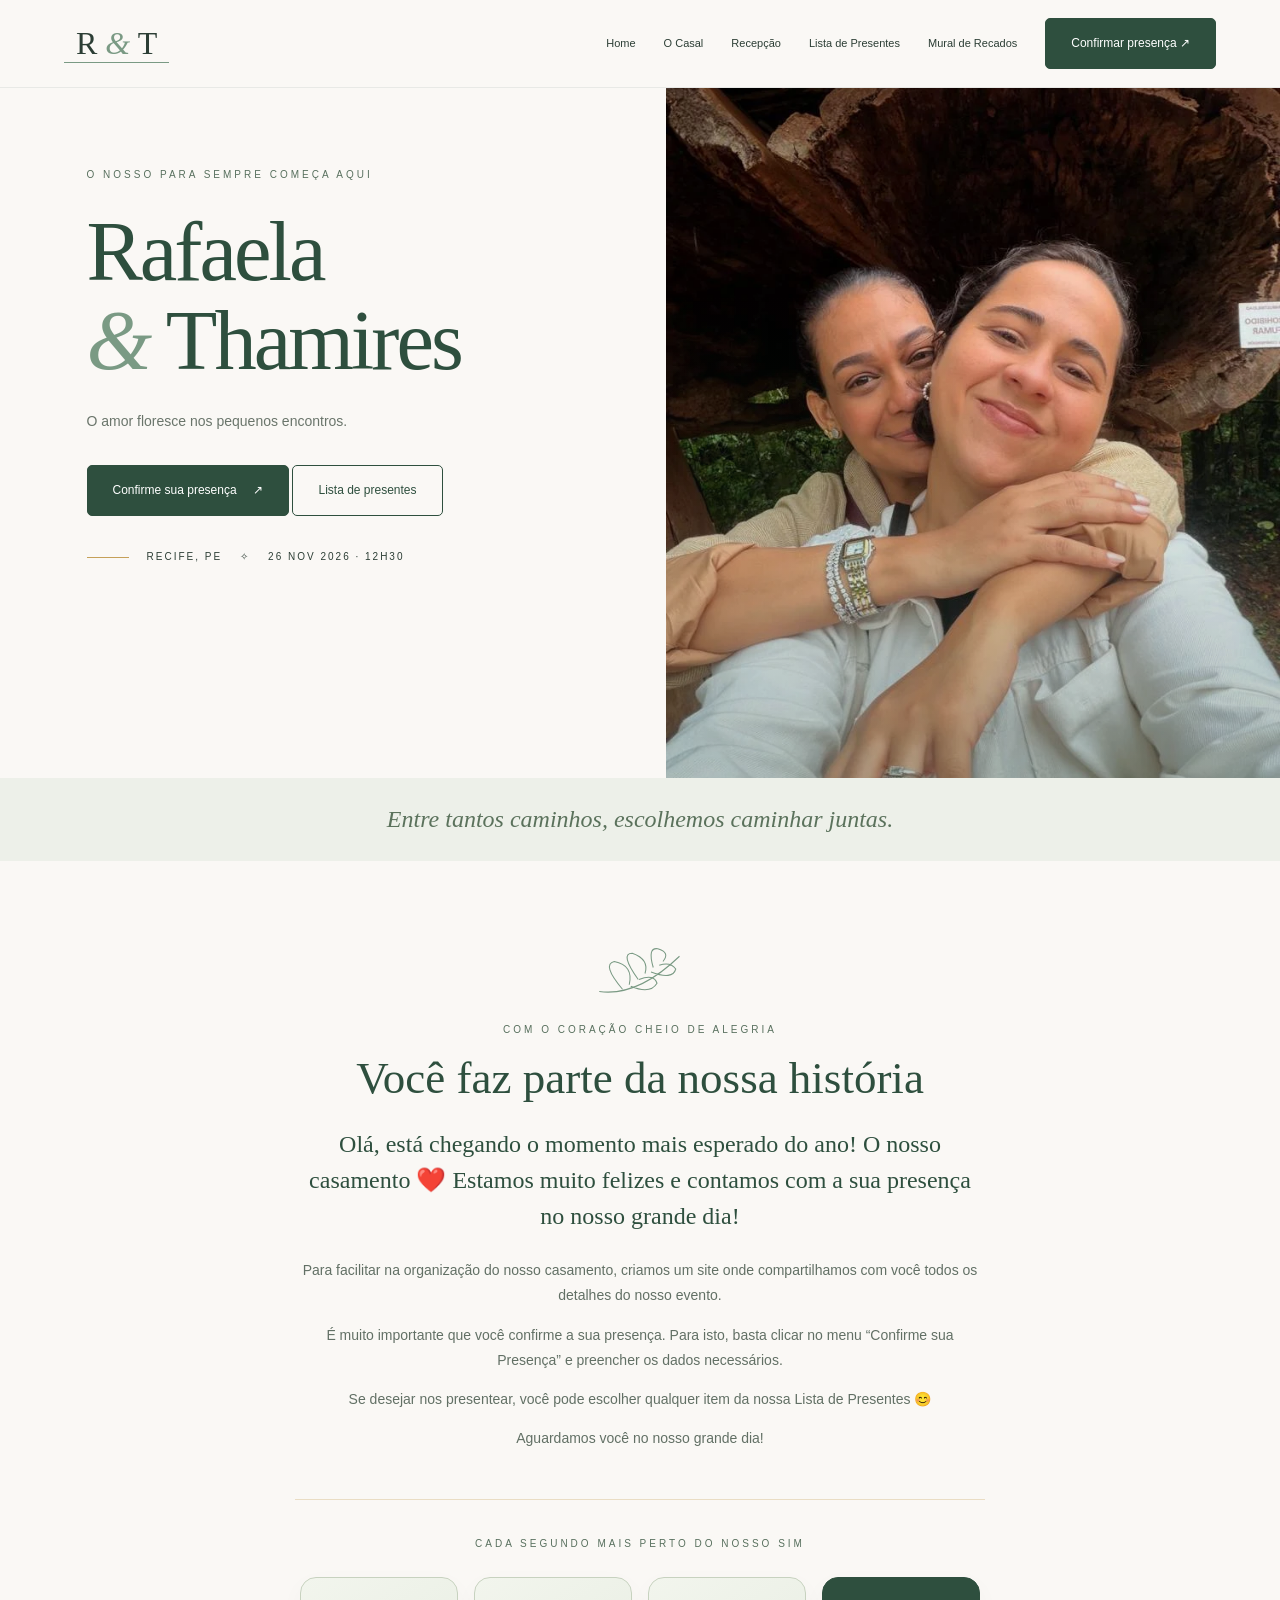
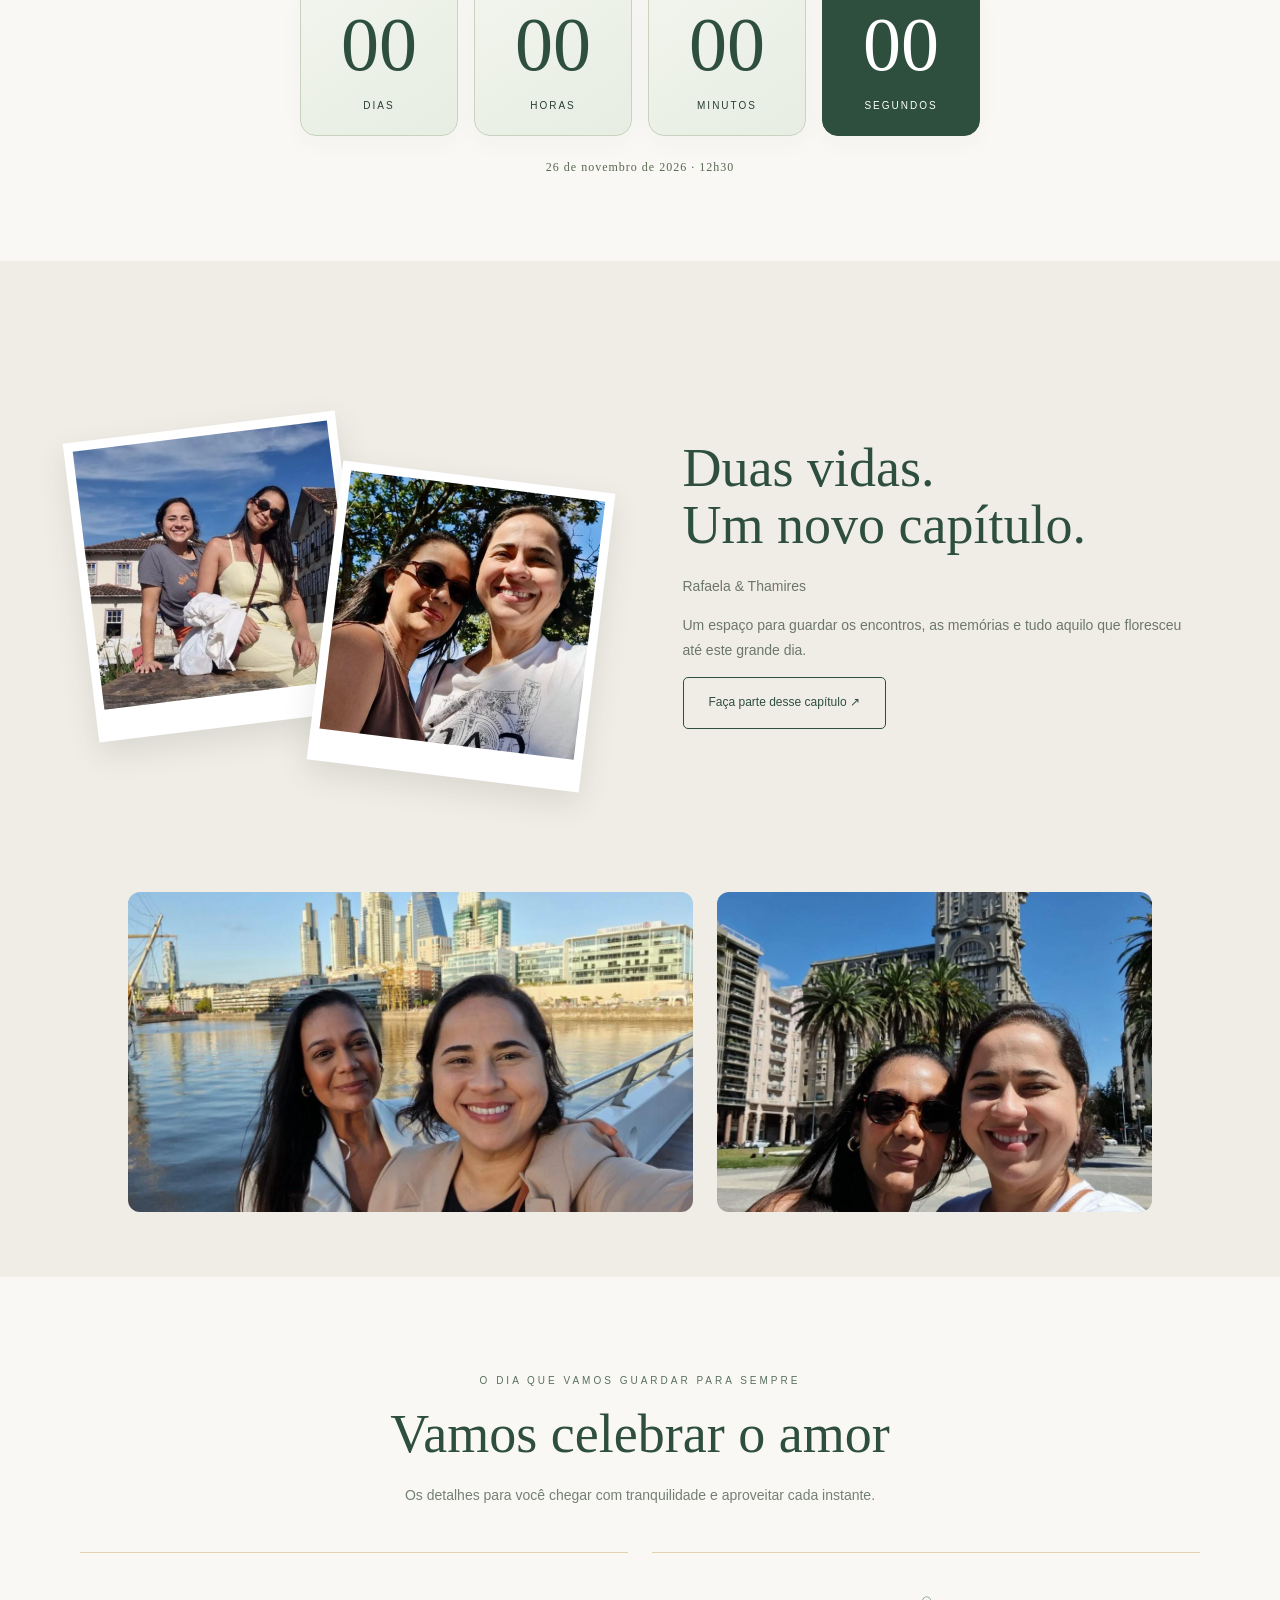
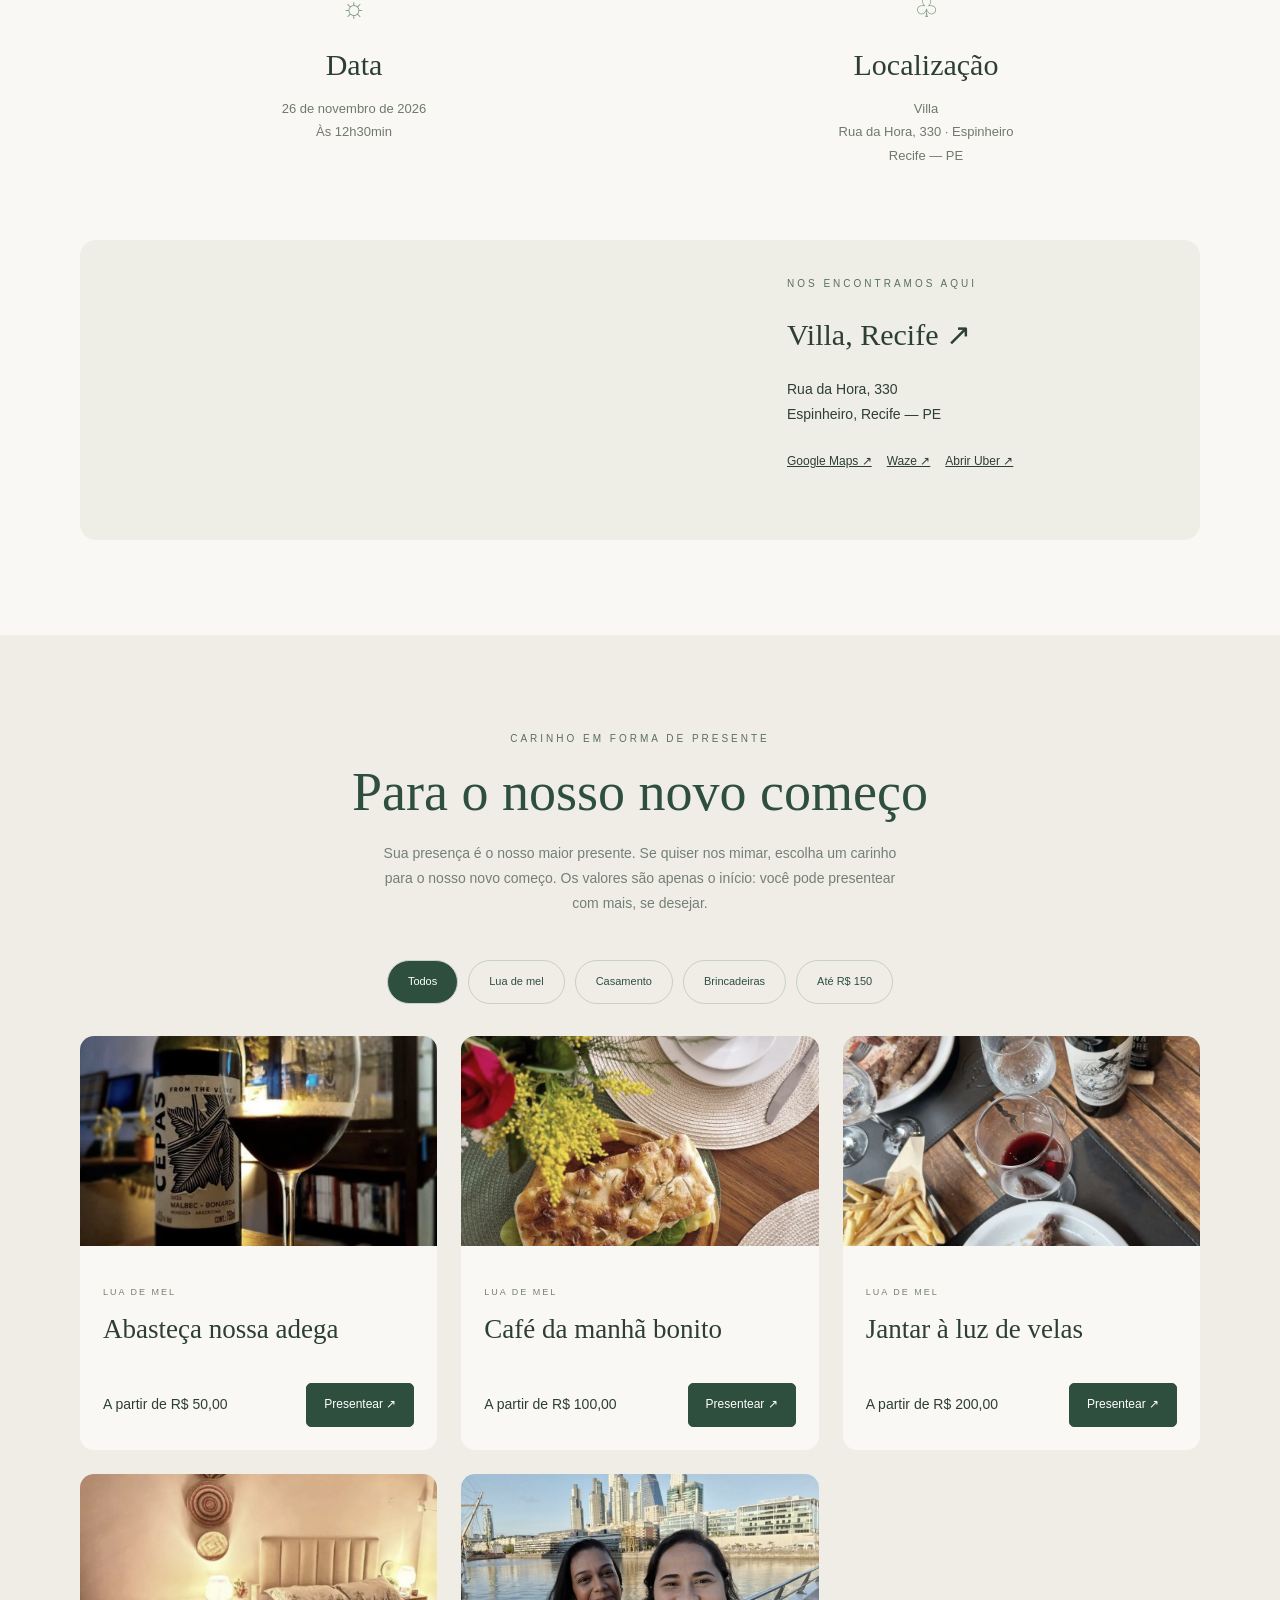
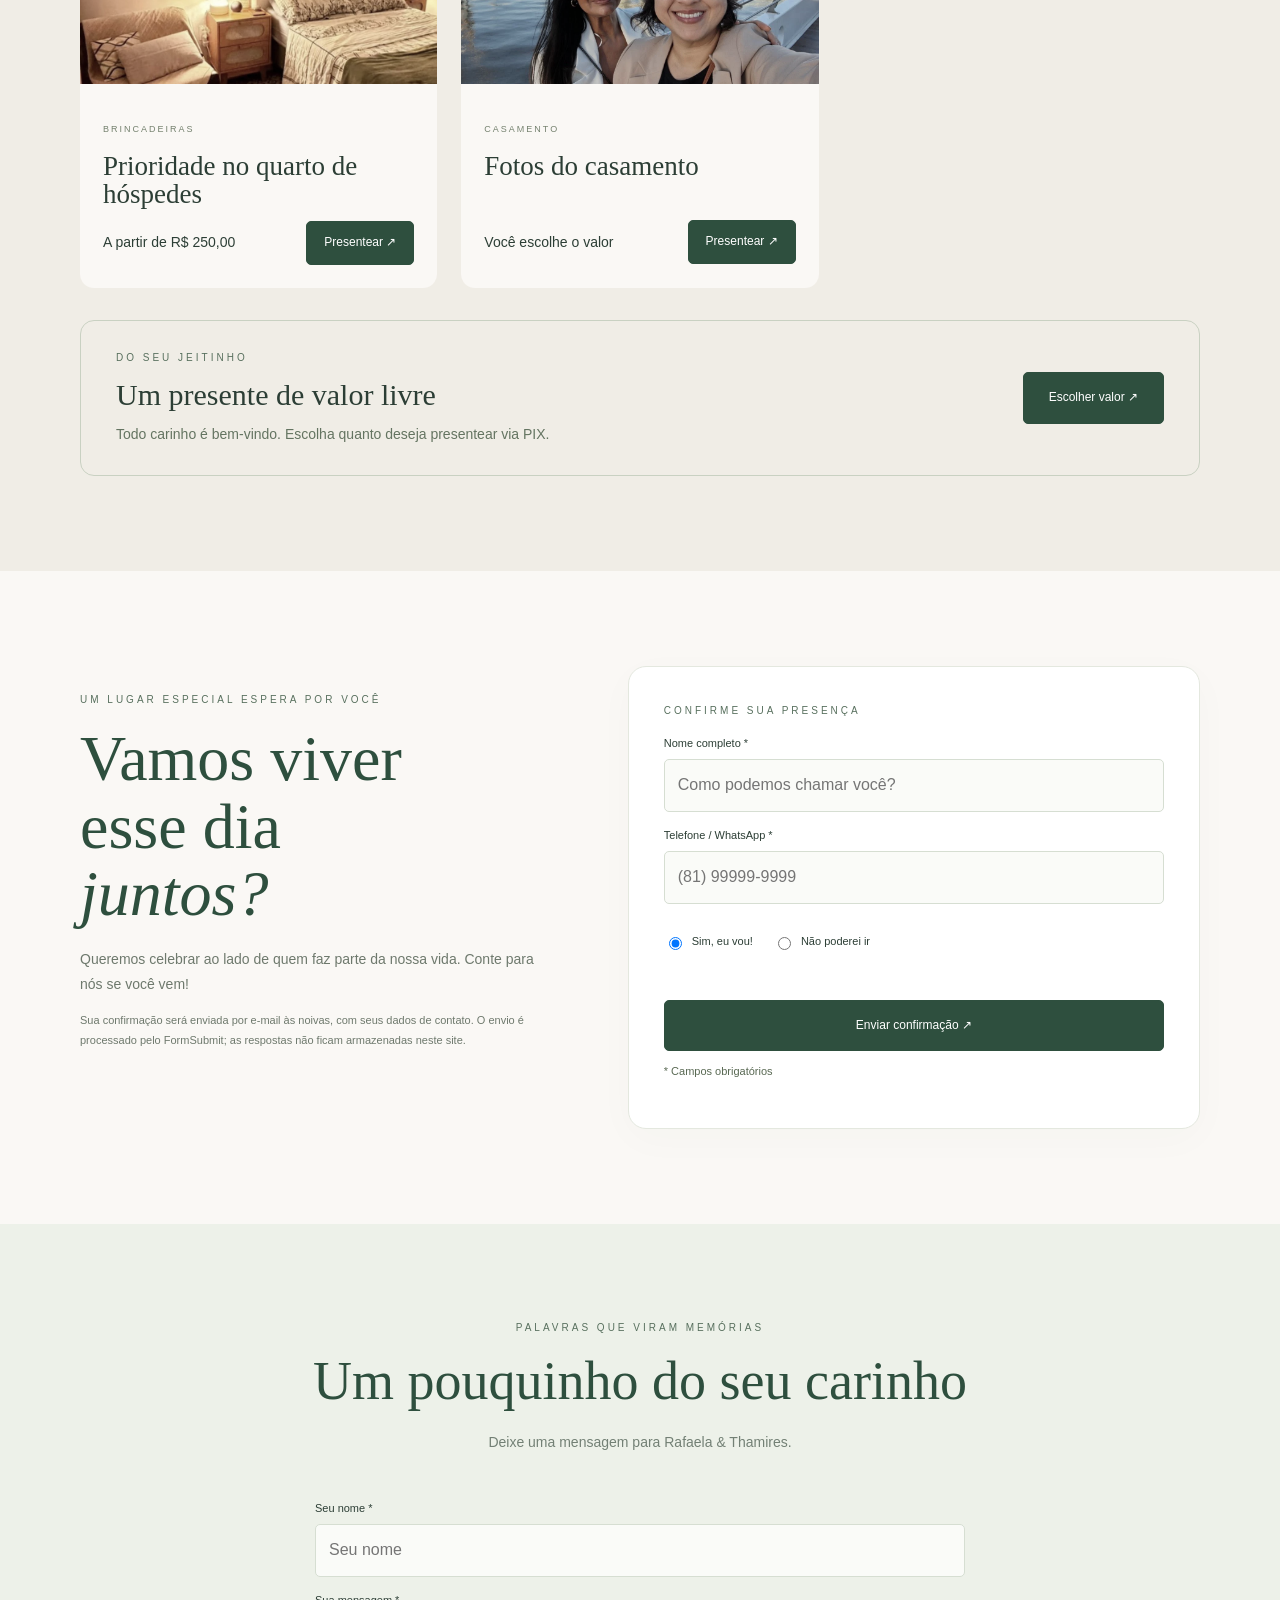
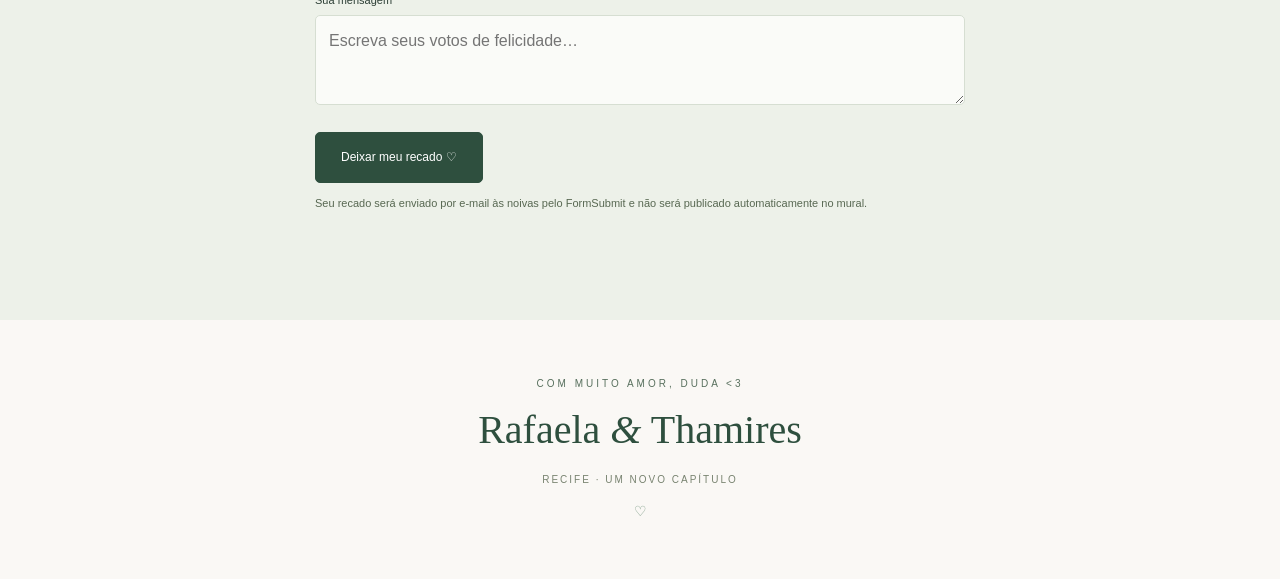
==== index.html @ c7ddca89 "Add files via upload" ====
<!doctype html><html lang="pt-BR"><head><meta name="referrer" content="no-referrer"><meta http-equiv="Content-Security-Policy" content="default-src 'self'; script-src 'self'; style-src 'self' 'unsafe-inline' https://fonts.googleapis.com; font-src 'self' https://fonts.gstatic.com; img-src 'self' https://images.unsplash.com; frame-src https://maps.google.com https://www.google.com; connect-src 'none'; object-src 'none'; base-uri 'none'; form-action https://formsubmit.co; upgrade-insecure-requests"><meta charset="utf-8"><meta name="viewport" content="width=device-width,initial-scale=1"><meta name="description" content="Celebre o casamento de Rafaela e Thamires. Detalhes, presentes e mensagens de carinho."><title>Rafaela & Thamires | Nosso grande dia</title><link href="https://fonts.googleapis.com/css2?family=Cormorant+Garamond:ital,wght@0,400;0,500;0,600;1,400;1,500&family=Inter:wght@400;500;600&display=swap" rel="stylesheet"><style>
:root{--paper:#faf8f5;--green:#2e4f3e;--sage:#7a9a84;--gold:#c5a059;--ink:#2c3e35}*{box-sizing:border-box}html{scroll-behavior:smooth;scroll-padding-top:90px}body{margin:0;background:var(--paper);color:var(--ink);font:14px/1.8 Inter,sans-serif}h1,h2,h3,.serif{font-family:'Cormorant Garamond',Georgia,serif;font-weight:400;line-height:1.05}a{color:inherit;text-decoration:none}button,input,textarea,select{font:inherit}button,a,input,textarea,select{outline-offset:5px}button{cursor:pointer}header{height:88px;display:flex;align-items:center;justify-content:space-between;padding:0 5%;background:#faf8f5f5;position:sticky;top:0;z-index:10;border-bottom:1px solid #2e4f3e15}.logo{font:32px 'Cormorant Garamond',serif;border-bottom:1px solid var(--sage);padding:0 12px}.logo span{font-style:italic;color:var(--sage)}nav{display:flex;gap:28px;align-items:center;font-size:11px}nav a:hover{color:var(--sage)}.btn{display:inline-flex;justify-content:center;align-items:center;gap:16px;padding:14px 25px;background:var(--green);color:white;border:1px solid var(--green);border-radius:5px;font-size:12px;transition:.3s}.btn:hover{background:#446650;transform:translateY(-2px)}.outline{background:transparent;color:var(--green)}.eyebrow{text-transform:uppercase;letter-spacing:3px;font-size:10px;font-weight:500;color:#58705e}.hero{min-height:690px;display:grid;grid-template-columns:52% 48%;position:relative}.hero-copy{padding:78px 9% 65px 13%;position:relative}.hero h1{font-size:clamp(65px,6.6vw,104px);margin:24px 0;color:var(--green);letter-spacing:-3px}.hero h1 em{font-weight:400;color:var(--sage)}.hero .intro{max-width:360px;color:#6a756b;margin:24px 0 30px}.hero-art{position:relative;min-height:600px;background:#dfe4d9;overflow:hidden}.hero-art img{width:100%;height:100%;object-fit:cover;position:absolute;filter:saturate(.65)}.hero-art:after{content:'';position:absolute;inset:0;background:linear-gradient(0deg,#163b254f,transparent 70%)}.art-note{position:absolute;bottom:35px;left:40px;z-index:1;color:#fff;font:italic 30px 'Cormorant Garamond',serif}.stamp{position:absolute;right:26px;top:26px;z-index:1;border:1px solid #ffffffa0;border-radius:50%;width:90px;height:90px;display:grid;place-content:center;text-align:center;color:white;font:22px Georgia}.stamp small{font:8px Inter;letter-spacing:2px;margin-top:8px}.date-line{margin-top:32px;display:flex;gap:18px;align-items:center;font-size:10px;letter-spacing:2px}.date-line:before{content:'';width:42px;height:1px;background:var(--gold)}.botanical{width:105px;height:55px;color:var(--sage);display:block;margin:0 auto 20px}.strip{text-align:center;background:#edf0e9;padding:28px;font:italic 24px 'Cormorant Garamond',serif;color:#5b725c}section{padding:95px max(6%,calc((100% - 1120px)/2))}.section-head{text-align:center;margin-bottom:44px}h2{font-size:54px;margin:16px 0 20px;color:var(--green)}.section-head p{color:#738075;max-width:520px;margin:auto}.welcome{max-width:850px;margin:auto;text-align:center;padding-top:85px;padding-bottom:85px}.welcome h2{font-size:45px}.welcome p{color:#627065}.welcome p:first-of-type{font:24px/1.5 'Cormorant Garamond',serif;color:var(--green)}.story{display:grid;grid-template-columns:1fr 1fr;gap:85px;align-items:center;background:#f0ede6}.photo-pair{display:flex;align-items:center;padding:20px 0}.photo-pair button{padding:9px 9px 32px;border:0;background:#fff;box-shadow:0 12px 30px #344b3420;width:57%;transform:rotate(-7deg)}.photo-pair button+button{margin-left:-30px;margin-top:100px;transform:rotate(7deg)}.photo-pair img{width:100%;height:260px;object-fit:cover;display:block}.story p{color:#6c776b}.caption{font-size:10px;color:#798075}.details{display:grid;grid-template-columns:repeat(3,1fr);gap:24px}.detail{border-top:1px solid #c5a05970;padding:30px 12px;text-align:center}.symbol{font-size:28px;color:var(--sage)}h3{font-size:30px;margin:16px 0}.detail p{font-size:13px;color:#6e796d}.swatches{display:flex;justify-content:center;gap:8px}.swatches i{width:18px;height:18px;border-radius:50%;background:var(--c)}.map{margin-top:30px;display:grid;grid-template-columns:1.5fr 1fr;background:#eeeee6;border-radius:16px;overflow:hidden}.map iframe{width:100%;height:300px;border:0;filter:saturate(.45)}.map-info{padding:35px}.map-info a{display:inline-block;margin-right:15px;font-size:12px;text-decoration:underline}.gifts{background:#f0ede6}.filters{display:flex;flex-wrap:wrap;justify-content:center;gap:10px;margin-bottom:32px}.chip{border:1px solid #c7d0c4;background:transparent;color:var(--green);border-radius:30px;padding:8px 20px;font-size:11px}.chip.active{background:var(--green);color:#fff}.gift-grid{display:grid;grid-template-columns:repeat(3,1fr);gap:24px}.gift{background:var(--paper);border-radius:14px;overflow:hidden}.gift img{width:100%;height:210px;object-fit:cover;filter:saturate(.65)}.gift-body{padding:23px}.gift small{font-size:9px;letter-spacing:2px;text-transform:uppercase;color:#74816e}.gift h3{font-size:27px;margin:12px 0;min-height:56px}.gift-bottom{display:flex;align-items:center;justify-content:space-between}.gift-bottom .btn{padding:8px 17px}.rsvp{display:grid;grid-template-columns:.8fr 1fr;gap:90px}.rsvp-copy{padding-top:25px}.rsvp-copy h2{font-size:64px}.rsvp-copy p{color:#6e796d}.form-card{padding:35px;background:white;border:1px solid #e4e8df;border-radius:18px;box-shadow:0 10px 40px #2e4f3e06}label{display:block;font-size:11px;margin:14px 0 5px}input,select,textarea{width:100%;padding:11px 13px;border:1px solid #d6ded2;border-radius:5px;background:#fafbf8;color:var(--ink)}textarea{resize:vertical;min-height:90px}.row{display:grid;grid-template-columns:1fr 1fr;gap:15px}.radio{display:flex;gap:20px;margin:16px 0}.radio label{display:flex;gap:7px;align-items:center}.radio input{width:auto}.form-card .btn{width:100%;margin-top:20px}.notice{font-size:11px;color:#738075}.guestbook{background:#edf1e9}.messages{display:grid;grid-template-columns:repeat(3,1fr);gap:20px;margin-top:35px}.message{padding:28px;background:#f8faf5;border:1px solid #dfe5d9;border-radius:12px}.message p{font:italic 24px/1.5 'Cormorant Garamond',serif;overflow-wrap:anywhere}.message time{font-size:10px;color:#74816e}.guest-form{max-width:650px;margin:auto}.guest-form .btn{margin-top:18px}footer{text-align:center;padding:55px 20px}footer h2{font-size:40px}footer p{font-size:10px;letter-spacing:2px;color:#788370}dialog{border:0;border-radius:18px;background:var(--paper);color:var(--ink);padding:35px;max-width:490px;width:90%;max-height:90vh;overflow:auto}dialog::backdrop{background:#132c22aa;backdrop-filter:blur(5px)}.close{position:absolute;right:15px;top:12px;background:none;border:0;font-size:25px;color:var(--green)}#lightbox{max-width:900px;padding:12px;background:#fff}#lightbox img{width:100%;max-height:75vh;object-fit:contain}.toast{position:fixed;bottom:25px;left:50%;transform:translateX(-50%);background:var(--green);color:white;padding:15px 28px;border-radius:8px;z-index:99;box-shadow:0 5px 30px #0002;max-width:90%;text-align:center}.menu-toggle{display:none}.empty{text-align:center;grid-column:1/-1;color:#657462}.mobile-only{display:none}@media(max-width:1000px){nav{gap:15px}nav a{font-size:10px}header{padding:0 4%}.hero-copy{padding-left:10%}.story,.rsvp{gap:40px}.hero h1{font-size:78px}}@media(max-width:760px){header{height:72px}.menu-toggle{display:block;border:0;background:none;font-size:24px;color:var(--green)}nav{display:none;position:absolute;top:72px;left:0;right:0;background:var(--paper);padding:24px;flex-direction:column}nav.open{display:flex}nav a{font-size:13px}.hero{grid-template-columns:1fr}.hero-copy{padding:50px 7% 45px}.hero h1{font-size:76px}.hero-art{min-height:430px}.hero-art img{object-position:center 55%}.hero .intro{max-width:90%}.hero-copy .btn{padding:12px 16px}.hero-copy .actions{display:flex;gap:10px}.strip{font-size:21px;padding:24px}section{padding:65px 7%}h2{font-size:44px}.story,.rsvp{grid-template-columns:1fr;gap:30px}.story .photo-pair{order:2}.photo-pair img{height:220px}.details{grid-template-columns:1fr;gap:0}.map{grid-template-columns:1fr}.map iframe{height:240px}.gift-grid{grid-template-columns:1fr 1fr;gap:12px}.gift img{height:150px}.gift-body{padding:15px}.gift h3{font-size:24px;min-height:75px}.gift-bottom{align-items:start;gap:12px;flex-direction:column}.rsvp-copy h2{font-size:50px}.form-card{padding:23px}.messages{grid-template-columns:1fr}.row{grid-template-columns:1fr}.welcome h2{font-size:38px}.art-note{left:25px}.hero-art{order:2}}@media(prefers-reduced-motion:reduce){html{scroll-behavior:auto}*{transition:none!important}}
.details{grid-template-columns:repeat(2,1fr)}.hero-art img{object-position:center 42%;filter:none}.venue-link{font:inherit!important;text-decoration:none!important}.extra-gallery{display:grid;grid-template-columns:1.3fr 1fr;gap:24px;padding:0 10% 65px;background:#f0ede6}.extra-gallery button{border:0;padding:0;background:none;border-radius:12px;overflow:hidden}.extra-gallery img{display:block;width:100%;height:320px;object-fit:cover}.free-gift{display:flex;align-items:center;justify-content:space-between;gap:30px;margin-top:32px;padding:28px 35px;border:1px solid #c9d1c2;border-radius:14px}.free-gift h3{margin:12px 0}.free-gift p{margin:0;color:#647461}.amount-options{display:flex;gap:8px;margin:13px 0;flex-wrap:wrap}.amount-options button{padding:6px 13px;border:1px solid #bdcbb8;background:#edf1e9;border-radius:20px;color:var(--green);font-size:11px}.pix-panel{padding:20px;background:#edf1e9;border-radius:10px;margin-top:25px}.pix-panel button:disabled{opacity:.65;cursor:default;transform:none}.photo-pair img{filter:none}@media(max-width:760px){.details{grid-template-columns:1fr}.extra-gallery{padding:0 7% 45px;gap:12px}.extra-gallery img{height:210px}.free-gift{align-items:start;flex-direction:column;padding:25px}.hero-art img{object-position:center 44%}} .pix-image{display:block;width:100%;max-width:300px;height:auto;margin:20px auto;border-radius:8px}.pix-download{display:block;text-decoration:underline;font-size:12px;margin:14px 0}.pix-panel .btn{width:100%} 
img{max-width:100%}main,section,.hero-copy,.story>*,.rsvp>*,.gift,.map-info{min-width:0}.btn,.chip,.menu-toggle,.close{min-height:44px}.close{min-width:44px}.map-info a{min-height:44px;padding:10px 0}.radio{flex-wrap:wrap}.radio label{min-height:44px;margin:0}input,textarea,select{font-size:16px}.notice{color:#586852}dialog{max-height:90dvh;overscroll-behavior:contain}.pix-download{min-height:44px;padding:9px 0}button:focus-visible,a:focus-visible{outline:2px solid #2e4f3e}nav{max-height:calc(100dvh - 72px);overflow:auto}.toast{bottom:max(20px,env(safe-area-inset-bottom));width:max-content}.hero-art img{aspect-ratio:4/5}.skip{position:fixed;left:12px;top:-90px;background:white;padding:12px;z-index:100}.skip:focus{top:10px}@media(max-width:760px){html{scroll-padding-top:82px}.hero h1{font-size:clamp(52px,14vw,76px);letter-spacing:-2px}.hero-copy .actions{flex-wrap:wrap}.hero-copy .actions .btn{flex:1 1 150px}.date-line{gap:10px;font-size:9px;letter-spacing:1px;flex-wrap:wrap}.date-line:before{width:24px}.photo-pair button{flex-shrink:0;width:52%}.photo-pair button+button{margin-left:-15px}.gift h3{font-size:25px}.gift-bottom .btn{width:100%}.menu-toggle{min-width:48px}.extra-gallery img{height:220px}.form-card{padding:22px 18px}}@media(max-width:480px){.gift-grid{grid-template-columns:1fr}.gift img{height:220px}.gift h3{min-height:0;margin-bottom:22px}.gift-bottom{flex-direction:row;align-items:center}.gift-bottom .btn{width:auto}.extra-gallery{grid-template-columns:1fr}.photo-pair img{height:180px}.free-gift{padding:22px}.art-note{font-size:25px}.hero-art{min-height:420px}dialog{width:calc(100% - 24px);padding:28px 20px}.stamp{width:70px;height:70px;right:18px;top:18px}.filters{gap:8px}.chip{padding:8px 15px}.eyebrow{letter-spacing:2px}}.outline:hover{color:white} .countdown-wrap{margin:48px auto 0;padding-top:35px;border-top:1px solid #c5a05950}.countdown-wrap>.eyebrow{margin-bottom:24px}.countdown{display:grid;grid-template-columns:repeat(4,minmax(0,1fr));gap:16px;max-width:680px;margin:0 auto}.time-card{position:relative;overflow:hidden;padding:27px 10px 20px;background:linear-gradient(145deg,#f2f5ed,#e7ede2);border:1px solid #c7d2bf;border-radius:16px;box-shadow:0 8px 24px #2e4f3e08}.time-card:last-child{background:var(--green);border-color:var(--green);color:#fff}.time-number{display:block;font:500 clamp(44px,6vw,76px)/1.05 'Cormorant Garamond',Georgia,serif;font-variant-numeric:tabular-nums;color:var(--green)}.time-card:last-child .time-number{color:#fff}.time-label{display:block;margin-top:12px;font-size:10px;letter-spacing:2px;text-transform:uppercase}.time-card.changed .time-number{animation:count-in .45s cubic-bezier(.2,.7,.3,1)}.countdown-date{font-size:12px!important;letter-spacing:1px;margin:22px 0 0!important;color:#586852!important}@keyframes count-in{0%{transform:translateY(12px);opacity:.25}100%{transform:translateY(0);opacity:1}}@media(max-width:480px){.countdown{gap:8px}.time-card{padding:20px 4px 16px;border-radius:11px}.time-number{font-size:clamp(36px,11vw,52px)}.time-label{font-size:8px;letter-spacing:.6px}.countdown-wrap>.eyebrow{font-size:9px;letter-spacing:1.3px}.countdown-date{font-size:11px!important}}@media(prefers-reduced-motion:reduce){.time-card.changed .time-number,.time-card:last-child:after{animation:none}}.honeypot{display:none!important}.card-panel{margin-top:25px;padding:20px;border:1px solid #bdcbb8;border-radius:10px}.card-links{display:flex;gap:8px;flex-wrap:wrap}.card-links .btn{flex:1;padding:10px 12px;white-space:nowrap} </style></head><body><a href="#main" class="skip">Pular para o conteúdo</a>
<header><a href="#home" class="logo" aria-label="Rafaela e Thamires, início">R <span>&</span> T</a><button class="menu-toggle" aria-label="Abrir menu" aria-expanded="false">☰</button><nav aria-label="Navegação principal"><a href="#home">Home</a><a href="#casal">O Casal</a><a href="#recepcao">Recepção</a><a href="#presentes">Lista de Presentes</a><a href="#mural">Mural de Recados</a><a href="#rsvp" class="btn">Confirmar presença ↗</a></nav></header>
<main id="main"><div class="hero" id="home"><div class="hero-copy"><div class="eyebrow">O NOSSO PARA SEMPRE COMEÇA AQUI</div><h1>Rafaela<br><em>&</em> Thamires</h1><p class="intro">O amor floresce nos pequenos encontros.</p><div class="actions"><a class="btn" href="#rsvp">Confirme sua presença <span>↗</span></a> <a class="btn outline" href="#presentes">Lista de presentes</a></div><div class="date-line">RECIFE, PE <span>✧</span> 26 NOV 2026 · 12H30</div></div><div class="hero-art"><img src="assets/casal-1.webp" alt="Rafaela e Thamires juntas"></div></div><div class="strip">Entre tantos caminhos, escolhemos caminhar juntas.</div>
<section class="welcome"><svg class="botanical" viewBox="0 0 140 70" fill="none" aria-hidden="true"><path d="M15 59Q66 66 122 12M46 56Q18 23 35 19Q61 24 55 50M67 43Q42 8 59 8Q82 16 76 35M87 27Q79 0 93 2Q110 7 100 19M57 52Q83 63 92 48Q88 35 68 43M84 33Q113 44 117 29Q110 19 95 24" stroke="currentColor" stroke-width="1.4"/></svg><div class="eyebrow">COM O CORAÇÃO CHEIO DE ALEGRIA</div><h2>Você faz parte da nossa história</h2><p>Olá, está chegando o momento mais esperado do ano! O nosso casamento ❤️ Estamos muito felizes e contamos com a sua presença no nosso grande dia!</p><p>Para facilitar na organização do nosso casamento, criamos um site onde compartilhamos com você todos os detalhes do nosso evento.</p><p>É muito importante que você confirme a sua presença. Para isto, basta clicar no menu “Confirme sua Presença” e preencher os dados necessários.</p><p>Se desejar nos presentear, você pode escolher qualquer item da nossa Lista de Presentes 😊</p><p>Aguardamos você no nosso grande dia!</p><div class="countdown-wrap"><div class="eyebrow">CADA SEGUNDO MAIS PERTO DO NOSSO SIM</div><div id="countdown" class="countdown" role="timer" aria-label="Tempo restante para o casamento"><div class="time-card"><span class="time-number" aria-hidden="true">00</span><span class="time-label">Dias</span></div><div class="time-card"><span class="time-number" aria-hidden="true">00</span><span class="time-label">Horas</span></div><div class="time-card"><span class="time-number" aria-hidden="true">00</span><span class="time-label">Minutos</span></div><div class="time-card"><span class="time-number" aria-hidden="true">00</span><span class="time-label">Segundos</span></div></div><p class="countdown-date">26 de novembro de 2026 · 12h30</p></div></section>
<section class="story" id="casal"><div class="photo-pair"><button class="photo" aria-label="Ampliar foto de Rafaela e Thamires"><img loading="lazy" src="assets/casal-2.webp" alt="Rafaela e Thamires em uma viagem"></button><button class="photo" aria-label="Ampliar outra foto do casal"><img loading="lazy" src="assets/casal-3.webp" alt="Rafaela e Thamires em um dia de sol"></button></div><div><h2>Duas vidas.<br>Um novo capítulo.</h2><p>Rafaela & Thamires</p><p>Um espaço para guardar os encontros, as memórias e tudo aquilo que floresceu até este grande dia.</p><a href="#mural" class="btn outline">Faça parte desse capítulo ↗</a></div></section><div class="extra-gallery"><button class="photo" aria-label="Ampliar foto do casal à beira da água"><img loading="lazy" src="assets/casal-4.webp" alt="Rafaela e Thamires à beira da água"></button><button class="photo" aria-label="Ampliar foto do casal na cidade"><img loading="lazy" src="assets/casal-5.webp" alt="Rafaela e Thamires passeando pela cidade"></button></div>
<section id="recepcao"><div class="section-head"><div class="eyebrow">O DIA QUE VAMOS GUARDAR PARA SEMPRE</div><h2>Vamos celebrar o amor</h2><p>Os detalhes para você chegar com tranquilidade e aproveitar cada instante.</p></div><div class="details"><div class="detail"><div class="symbol">☼</div><h3>Data</h3><p>26 de novembro de 2026<br>Às 12h30min</p></div><div class="detail"><div class="symbol">♧</div><h3>Localização</h3><p>Villa<br>Rua da Hora, 330 · Espinheiro<br>Recife — PE</p></div></div><div class="map"><iframe loading="lazy" title="Mapa do endereço da recepção" src="https://maps.google.com/maps?q=Rua%20da%20Hora%20330%20Recife&output=embed"></iframe><div class="map-info"><div class="eyebrow">NOS ENCONTRAMOS AQUI</div><h3><a class="venue-link" href="https://www.instagram.com/villabistro/?hl=en" target="_blank" rel="noopener noreferrer">Villa, Recife ↗</a></h3><p>Rua da Hora, 330<br>Espinheiro, Recife — PE</p><a target="_blank" rel="noopener noreferrer" href="https://www.google.com/maps/search/?api=1&query=Rua+da+Hora+330+Recife">Google Maps ↗</a><a target="_blank" rel="noopener noreferrer" href="https://waze.com/ul?q=Rua%20da%20Hora%20330%20Recife&navigate=yes">Waze ↗</a><a target="_blank" rel="noopener noreferrer" href="https://m.uber.com/looking">Abrir Uber ↗</a></div></div></section>
<section class="gifts" id="presentes"><div class="section-head"><div class="eyebrow">CARINHO EM FORMA DE PRESENTE</div><h2>Para o nosso novo começo</h2><p>Sua presença é o nosso maior presente. Se quiser nos mimar, escolha um carinho para o nosso novo começo. Os valores são apenas o início: você pode presentear com mais, se desejar.</p></div><div class="filters" role="group" aria-label="Filtrar presentes"><button class="chip active" data-filter="Todos">Todos</button><button class="chip" data-filter="Lua de mel">Lua de mel</button><button class="chip" data-filter="Casamento">Casamento</button><button class="chip" data-filter="Brincadeiras">Brincadeiras</button><button class="chip" data-filter="price">Até R$ 150</button></div><div class="gift-grid" id="gift-grid"></div><div class="free-gift"><div><div class="eyebrow">DO SEU JEITINHO</div><h3>Um presente de valor livre</h3><p>Todo carinho é bem-vindo. Escolha quanto deseja presentear via PIX.</p></div><button class="btn" id="free-gift">Escolher valor ↗</button></div></section>
<section class="rsvp" id="rsvp"><div class="rsvp-copy"><div class="eyebrow">UM LUGAR ESPECIAL ESPERA POR VOCÊ</div><h2>Vamos viver<br>esse dia<br><i>juntos?</i></h2><p>Queremos celebrar ao lado de quem faz parte da nossa vida. Conte para nós se você vem!</p><p class="notice">Sua confirmação será enviada por e-mail às noivas, com seus dados de contato. O envio é processado pelo FormSubmit; as respostas não ficam armazenadas neste site.</p></div><form class="form-card" id="rsvp-form" autocomplete="off" action="https://formsubmit.co/rafaetham@gmail.com" method="POST"><input type="hidden" name="_subject" value="Confirmação de presença — Rafaela & Thamires"><input type="hidden" name="_template" value="table"><input type="hidden" name="_url" value="https://rafa-e-tantan.luckycalf67.chatgpt.site/"><input type="hidden" name="_next" value="https://rafa-e-tantan.luckycalf67.chatgpt.site/obrigada.html"><input type="text" name="_honey" class="honeypot" tabindex="-1" autocomplete="off" aria-hidden="true"><div class="eyebrow">CONFIRME SUA PRESENÇA</div><label for="fullname">Nome completo *</label><input id="fullname" name="name" required minlength="3" maxlength="100" autocomplete="name" placeholder="Como podemos chamar você?"><label for="phone">Telefone / WhatsApp *</label><input id="phone" name="phone" type="tel" required pattern="[+() 0-9-]{10,20}" autocomplete="tel" placeholder="(81) 99999-9999"><div class="radio"><label><input type="radio" name="attend" value="sim" checked> Sim, eu vou!</label><label><input type="radio" name="attend" value="nao"> Não poderei ir</label></div><button class="btn" type="submit">Enviar confirmação ↗</button><p class="notice">* Campos obrigatórios</p></form></section>
<section class="guestbook" id="mural"><div class="section-head"><div class="eyebrow">PALAVRAS QUE VIRAM MEMÓRIAS</div><h2>Um pouquinho do seu carinho</h2><p>Deixe uma mensagem para Rafaela & Thamires.</p></div><form class="guest-form" id="guest-form" action="https://formsubmit.co/rafaetham@gmail.com" method="POST"><input type="hidden" name="_subject" value="Recado para Rafaela & Thamires"><input type="hidden" name="_template" value="table"><input type="hidden" name="_url" value="https://rafa-e-tantan.luckycalf67.chatgpt.site/"><input type="hidden" name="_next" value="https://rafa-e-tantan.luckycalf67.chatgpt.site/obrigada.html"><input type="text" name="_honey" class="honeypot" tabindex="-1" autocomplete="off" aria-hidden="true"><label for="guest-name">Seu nome *</label><input id="guest-name" name="Nome" required maxlength="70" placeholder="Seu nome"><label for="guest-message">Sua mensagem *</label><textarea id="guest-message" name="Mensagem" required maxlength="1000" placeholder="Escreva seus votos de felicidade…"></textarea><button class="btn">Deixar meu recado ♡</button><p class="notice">Seu recado será enviado por e-mail às noivas pelo FormSubmit e não será publicado automaticamente no mural.</p></form></section></main><footer><div class="eyebrow">com muito amor, duda &lt;3</div><h2>Rafaela <i>&</i> Thamires</h2><p>RECIFE · UM NOVO CAPÍTULO</p><span style="color:var(--sage)">♡</span></footer>
<dialog id="checkout" aria-labelledby="gift-title"><button class="close" aria-label="Fechar">×</button><div class="eyebrow">UM GESTO DE CARINHO</div><h3 id="gift-title"></h3><p id="gift-price"></p><form id="gift-form"><label for="gift-amount">Quanto você quer presentear? (R$) *</label><input id="gift-amount" type="number" min="50" step="0.01" required inputmode="decimal"><div class="amount-options" role="group" aria-label="Valores sugeridos"><button type="button" data-amount="50">R$ 50</button><button type="button" data-amount="100">R$ 100</button><button type="button" data-amount="150">R$ 150</button><button type="button" data-amount="250">R$ 250</button></div><div class="card-panel"><strong>Cartão de crédito ou débito</strong><p class="notice">Escolha um dos valores disponíveis. O pagamento é concluído no checkout do PagBank, conforme as opções oferecidas por ele.</p><div class="card-links"><a class="btn outline" href="https://pag.ae/82hdM58jp" target="_blank" rel="noopener noreferrer">R$ 50 ↗</a><a class="btn outline" href="https://pag.ae/82hdWCx7J" target="_blank" rel="noopener noreferrer">R$ 100 ↗</a><a class="btn outline" href="https://pag.ae/82he6LjQp" target="_blank" rel="noopener noreferrer">R$ 200 ↗</a></div><p class="notice">Infelizmente, não conseguimos links de cartão para os outros valores. Para eles, você pode presentear via PIX.</p></div><div class="pix-panel"><strong>Presente via PIX</strong><p class="notice">Um gesto de carinho do seu jeito. Você pode aumentar o valor como desejar.</p><img class="pix-image" src="assets/pix-rafaela.jpeg" alt="QR Code PIX de Rafaela Cruz Souza Leão, Banco Inter, para pagamento com valor livre"><p class="notice"><strong>Rafaela Cruz Souza Leão</strong><br>Banco Inter<br>Chave PIX (telefone): (81) 99768-6460</p><button type="button" class="btn" id="copy-pix">Copiar chave PIX</button><a class="pix-download" href="assets/pix-rafaela.jpeg" download="pix-rafaela.jpeg">Baixar QR Code</a><p class="notice" id="pix-instruction">No aplicativo do banco, escaneie ou importe o QR Code e informe o valor que deseja presentear. Confira o nome da destinatária antes de concluir. O site não confirma o pagamento automaticamente.</p></div></form></dialog><dialog id="lightbox" aria-label="Foto ampliada"><button class="close" aria-label="Fechar imagem">×</button><img alt="Imagem ampliada"></dialog><div class="toast" hidden role="status"></div>
<script src="assets/app.js" defer></script></body></html>
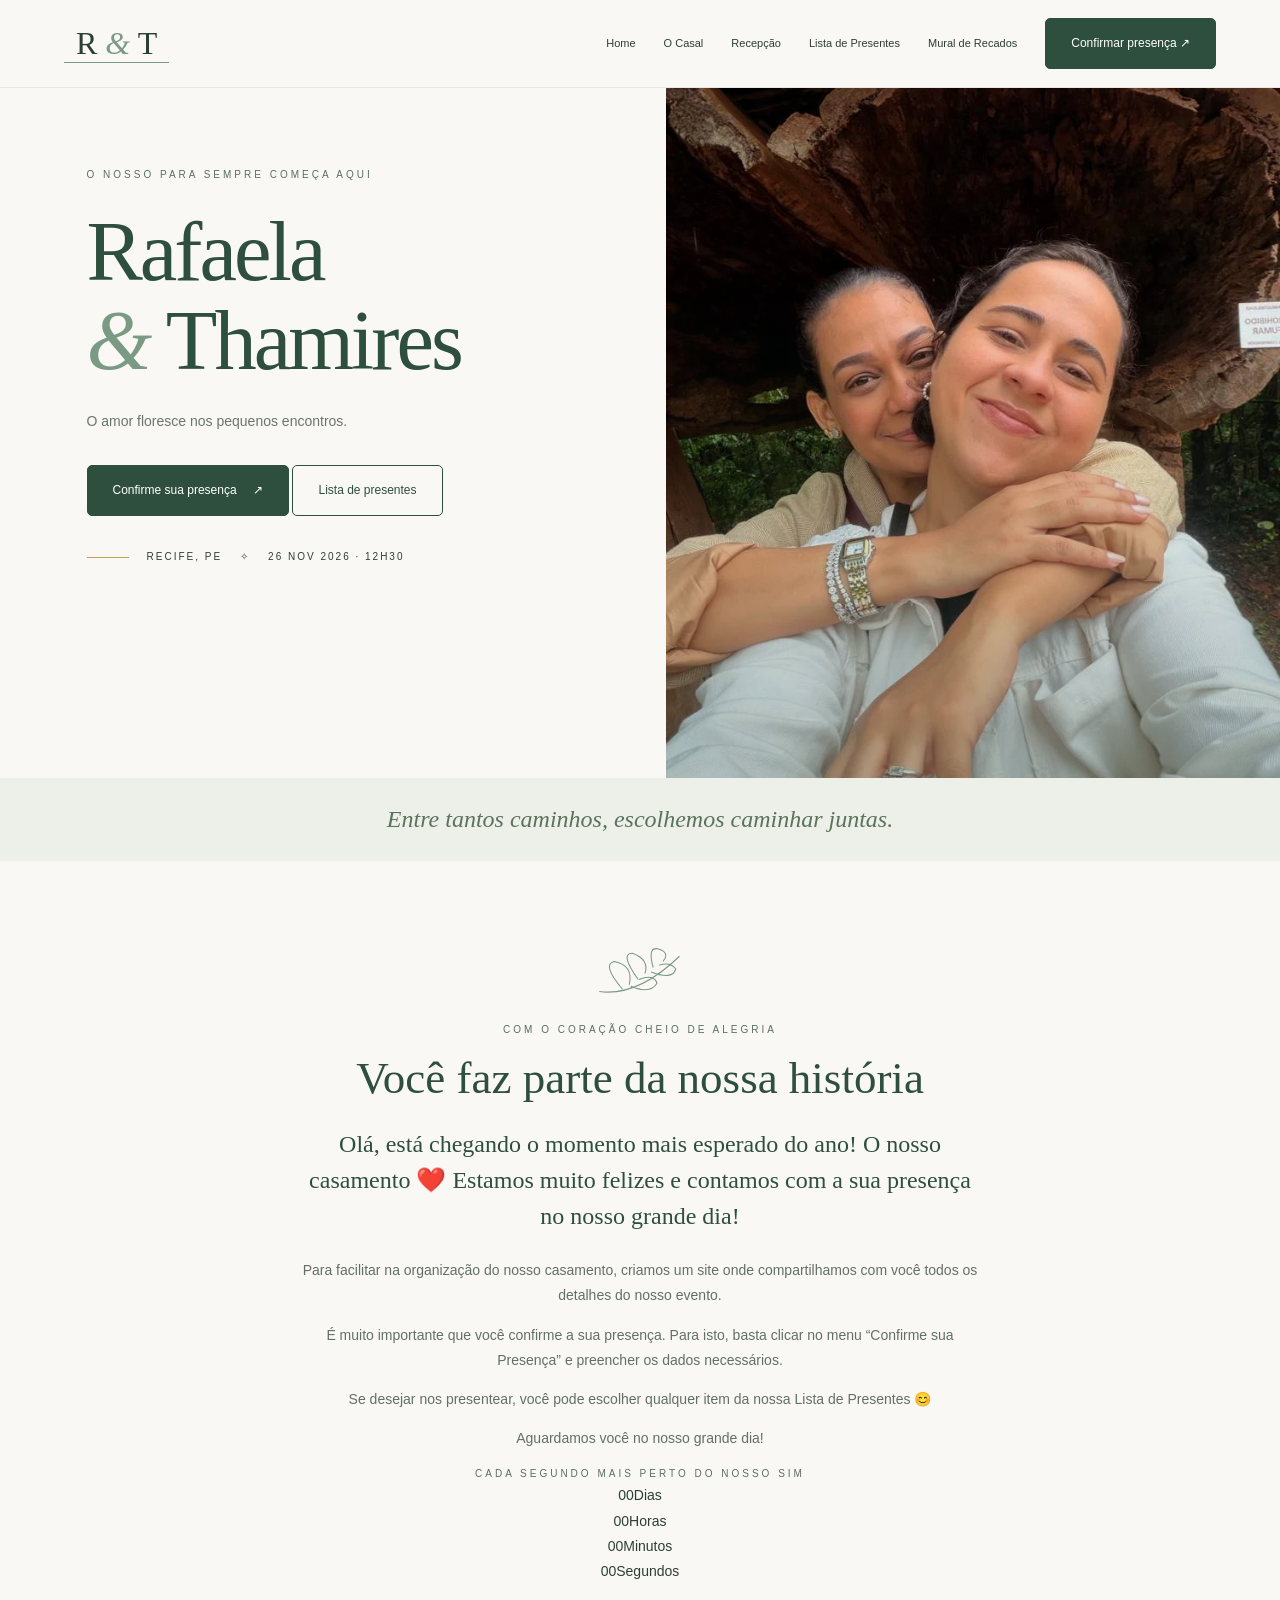
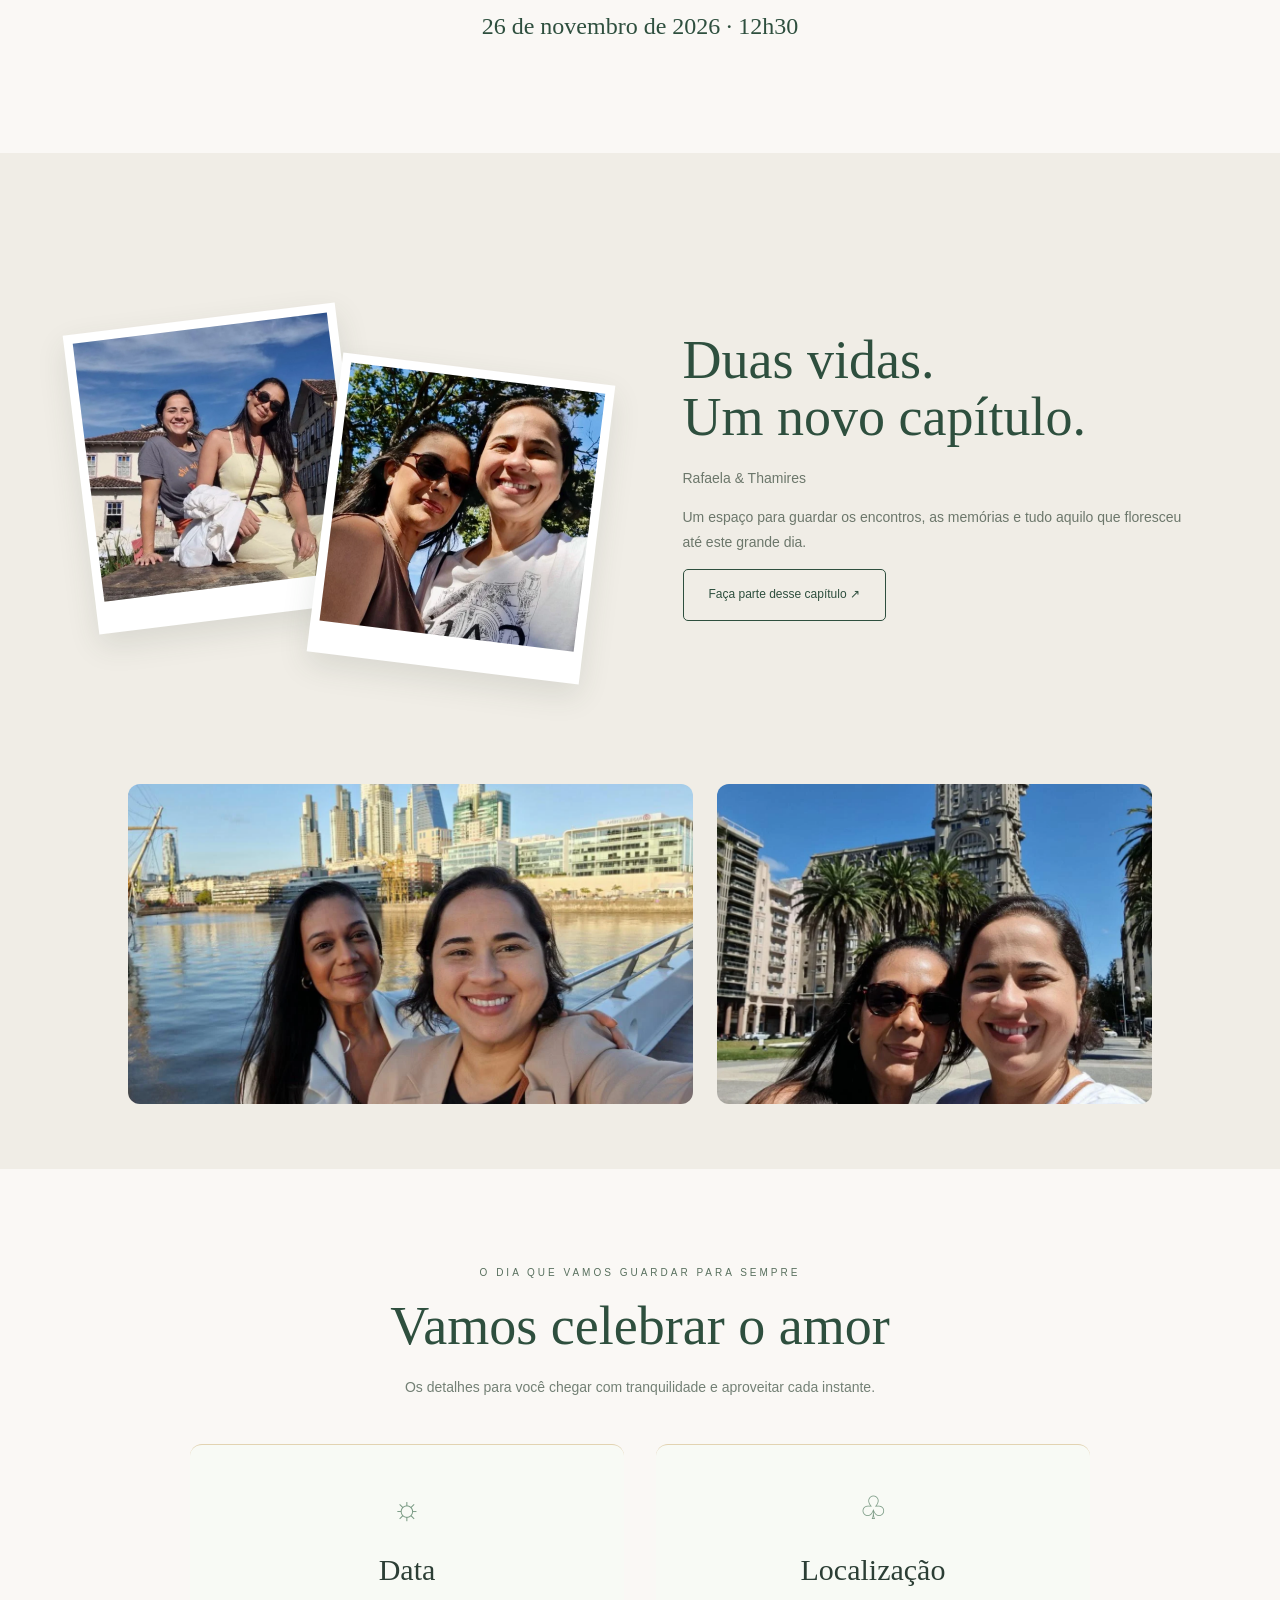
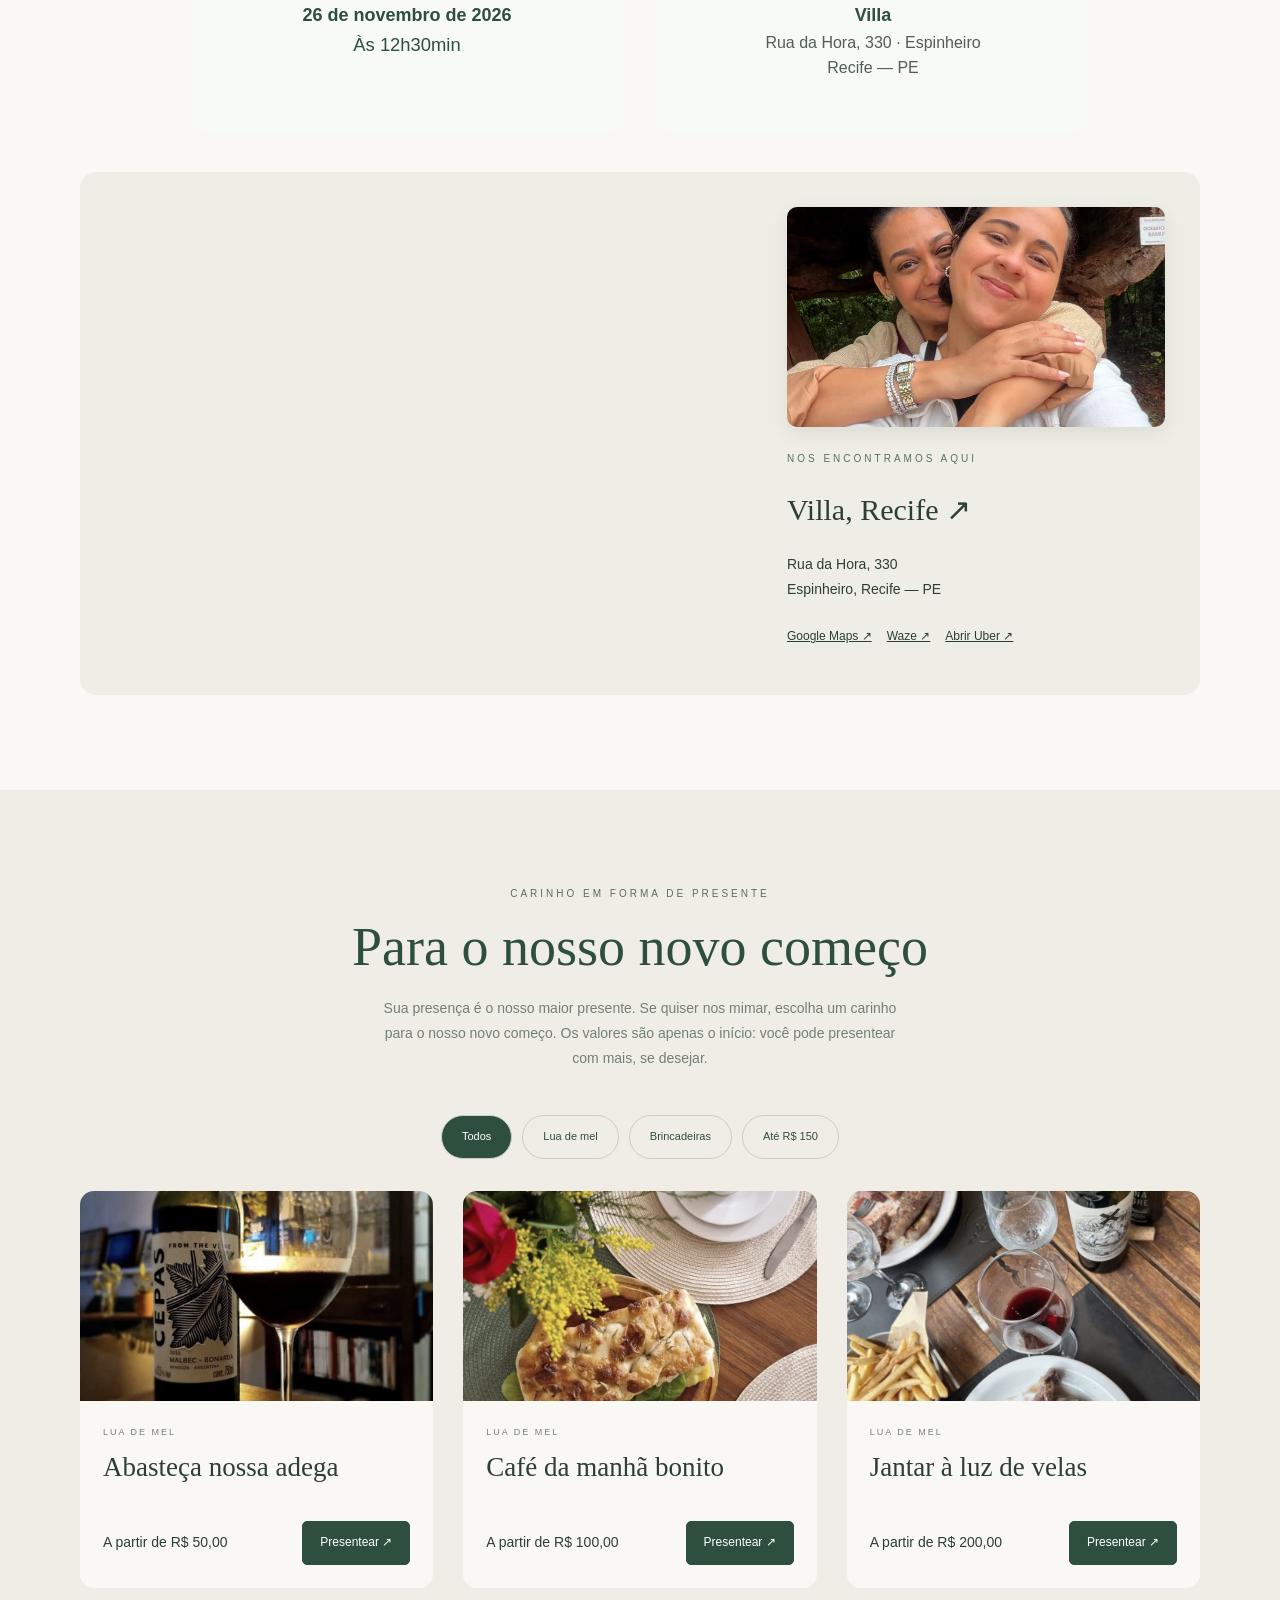
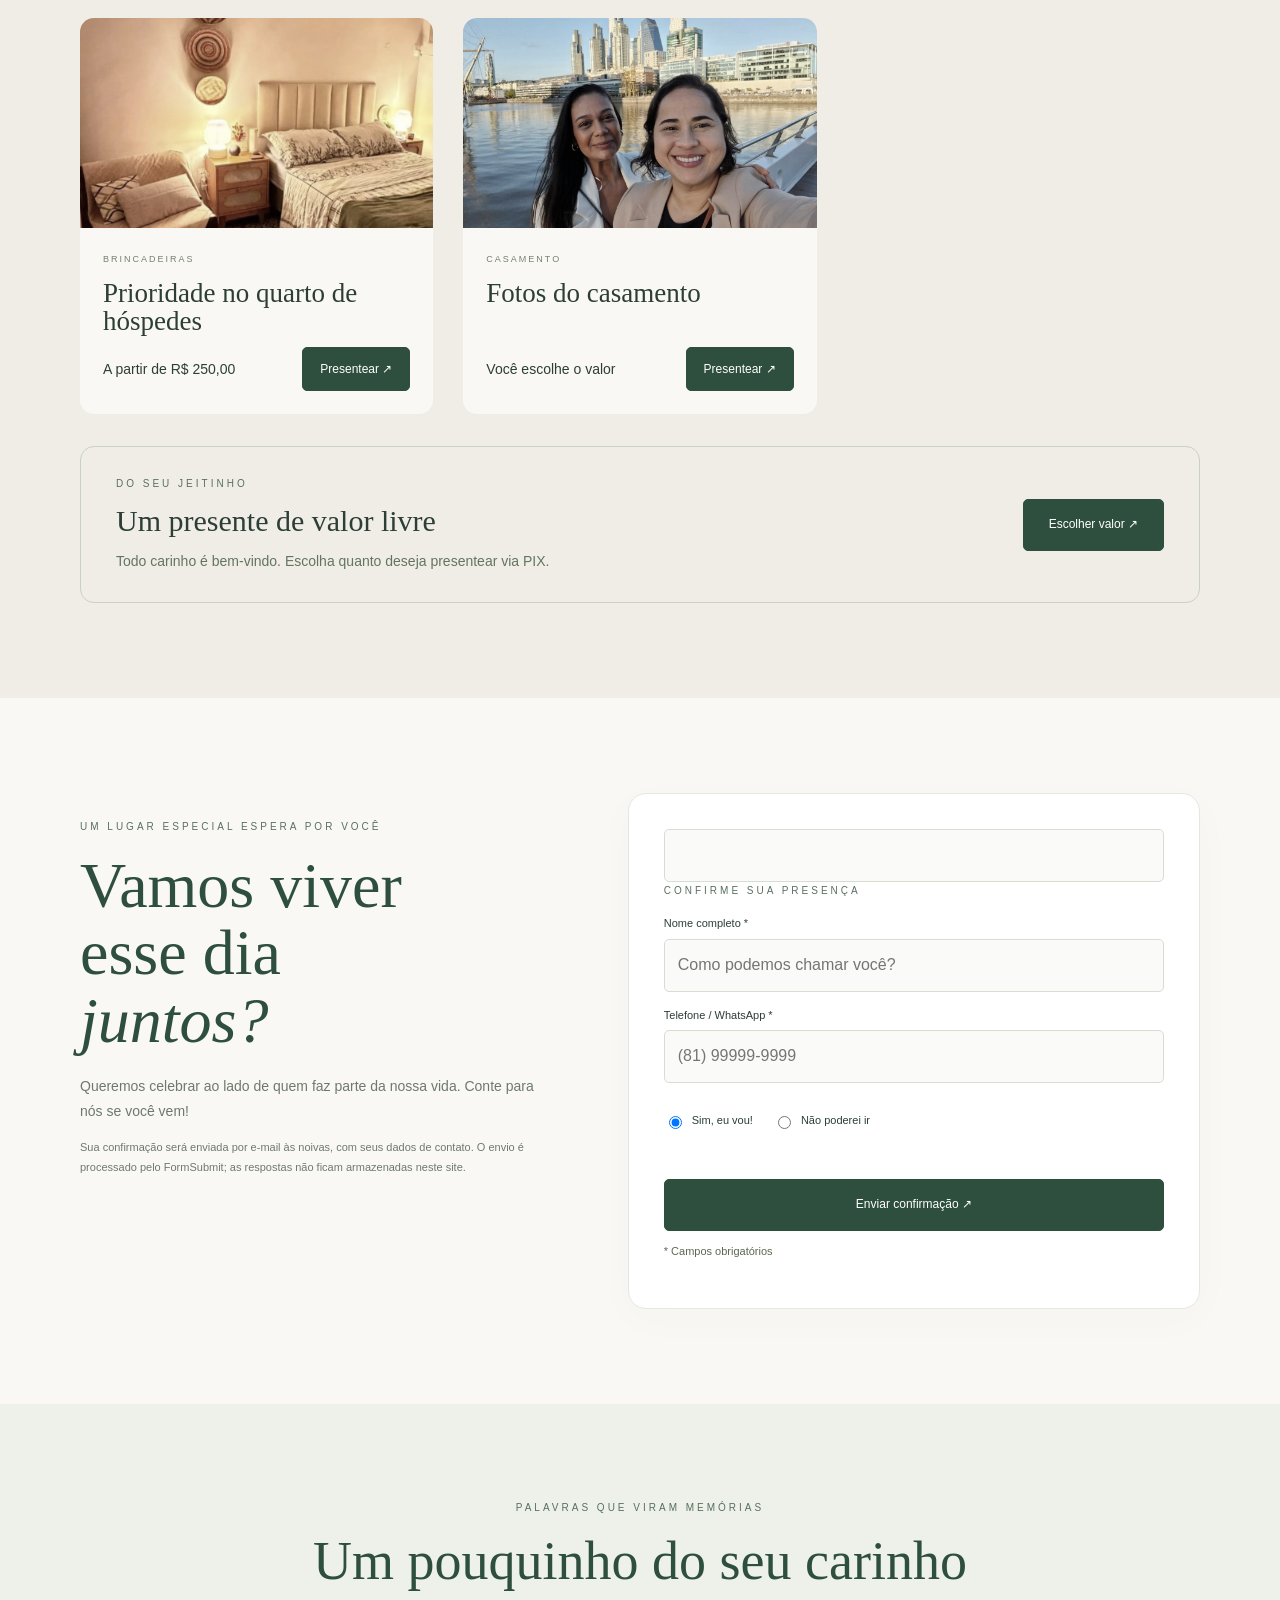
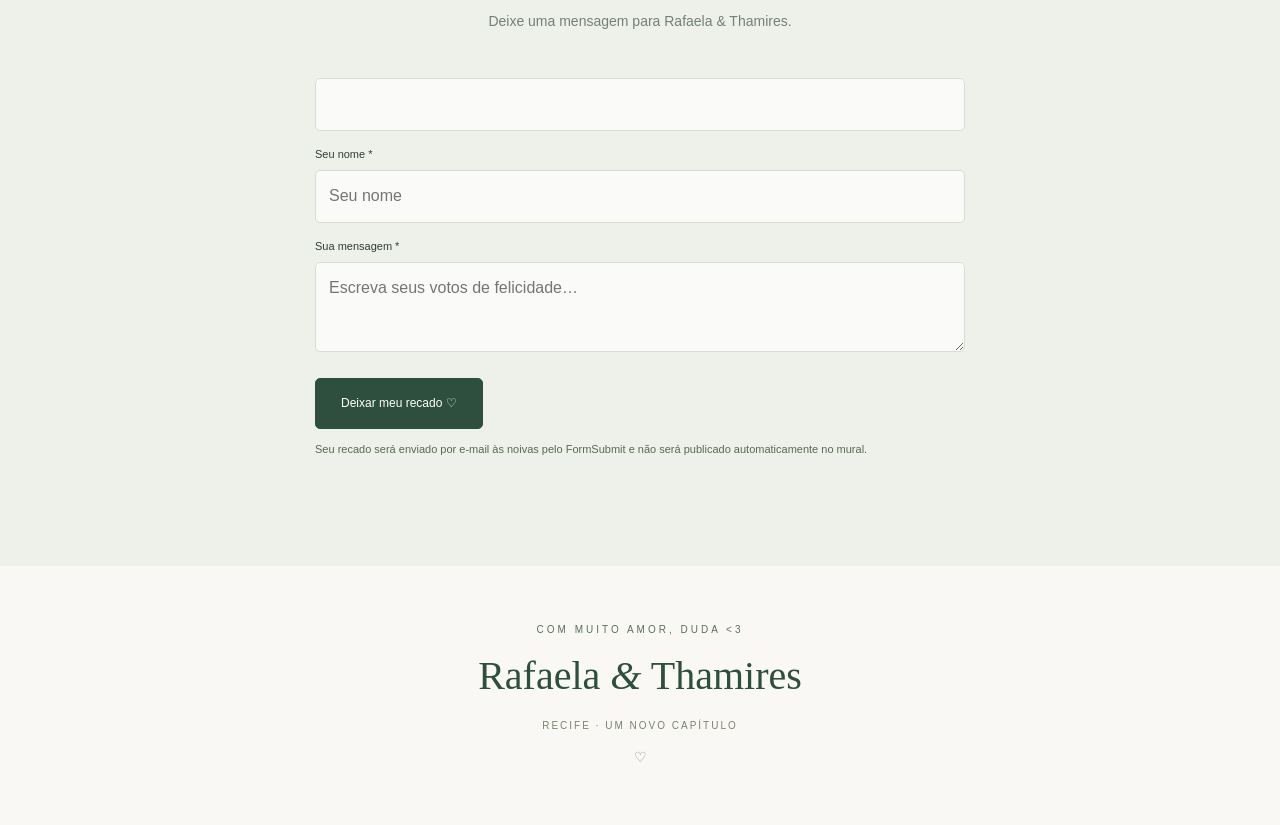
==== commit b257f69d: "Update index.html" ====
--- a/index.html
+++ b/index.html
@@ -1,13 +1,28 @@
 <!doctype html><html lang="pt-BR"><head><meta name="referrer" content="no-referrer"><meta http-equiv="Content-Security-Policy" content="default-src 'self'; script-src 'self'; style-src 'self' 'unsafe-inline' https://fonts.googleapis.com; font-src 'self' https://fonts.gstatic.com; img-src 'self' https://images.unsplash.com; frame-src https://maps.google.com https://www.google.com; connect-src 'none'; object-src 'none'; base-uri 'none'; form-action https://formsubmit.co; upgrade-insecure-requests"><meta charset="utf-8"><meta name="viewport" content="width=device-width,initial-scale=1"><meta name="description" content="Celebre o casamento de Rafaela e Thamires. Detalhes, presentes e mensagens de carinho."><title>Rafaela & Thamires | Nosso grande dia</title><link href="https://fonts.googleapis.com/css2?family=Cormorant+Garamond:ital,wght@0,400;0,500;0,600;1,400;1,500&family=Inter:wght@400;500;600&display=swap" rel="stylesheet"><style>
-:root{--paper:#faf8f5;--green:#2e4f3e;--sage:#7a9a84;--gold:#c5a059;--ink:#2c3e35}*{box-sizing:border-box}html{scroll-behavior:smooth;scroll-padding-top:90px}body{margin:0;background:var(--paper);color:var(--ink);font:14px/1.8 Inter,sans-serif}h1,h2,h3,.serif{font-family:'Cormorant Garamond',Georgia,serif;font-weight:400;line-height:1.05}a{color:inherit;text-decoration:none}button,input,textarea,select{font:inherit}button,a,input,textarea,select{outline-offset:5px}button{cursor:pointer}header{height:88px;display:flex;align-items:center;justify-content:space-between;padding:0 5%;background:#faf8f5f5;position:sticky;top:0;z-index:10;border-bottom:1px solid #2e4f3e15}.logo{font:32px 'Cormorant Garamond',serif;border-bottom:1px solid var(--sage);padding:0 12px}.logo span{font-style:italic;color:var(--sage)}nav{display:flex;gap:28px;align-items:center;font-size:11px}nav a:hover{color:var(--sage)}.btn{display:inline-flex;justify-content:center;align-items:center;gap:16px;padding:14px 25px;background:var(--green);color:white;border:1px solid var(--green);border-radius:5px;font-size:12px;transition:.3s}.btn:hover{background:#446650;transform:translateY(-2px)}.outline{background:transparent;color:var(--green)}.eyebrow{text-transform:uppercase;letter-spacing:3px;font-size:10px;font-weight:500;color:#58705e}.hero{min-height:690px;display:grid;grid-template-columns:52% 48%;position:relative}.hero-copy{padding:78px 9% 65px 13%;position:relative}.hero h1{font-size:clamp(65px,6.6vw,104px);margin:24px 0;color:var(--green);letter-spacing:-3px}.hero h1 em{font-weight:400;color:var(--sage)}.hero .intro{max-width:360px;color:#6a756b;margin:24px 0 30px}.hero-art{position:relative;min-height:600px;background:#dfe4d9;overflow:hidden}.hero-art img{width:100%;height:100%;object-fit:cover;position:absolute;filter:saturate(.65)}.hero-art:after{content:'';position:absolute;inset:0;background:linear-gradient(0deg,#163b254f,transparent 70%)}.art-note{position:absolute;bottom:35px;left:40px;z-index:1;color:#fff;font:italic 30px 'Cormorant Garamond',serif}.stamp{position:absolute;right:26px;top:26px;z-index:1;border:1px solid #ffffffa0;border-radius:50%;width:90px;height:90px;display:grid;place-content:center;text-align:center;color:white;font:22px Georgia}.stamp small{font:8px Inter;letter-spacing:2px;margin-top:8px}.date-line{margin-top:32px;display:flex;gap:18px;align-items:center;font-size:10px;letter-spacing:2px}.date-line:before{content:'';width:42px;height:1px;background:var(--gold)}.botanical{width:105px;height:55px;color:var(--sage);display:block;margin:0 auto 20px}.strip{text-align:center;background:#edf0e9;padding:28px;font:italic 24px 'Cormorant Garamond',serif;color:#5b725c}section{padding:95px max(6%,calc((100% - 1120px)/2))}.section-head{text-align:center;margin-bottom:44px}h2{font-size:54px;margin:16px 0 20px;color:var(--green)}.section-head p{color:#738075;max-width:520px;margin:auto}.welcome{max-width:850px;margin:auto;text-align:center;padding-top:85px;padding-bottom:85px}.welcome h2{font-size:45px}.welcome p{color:#627065}.welcome p:first-of-type{font:24px/1.5 'Cormorant Garamond',serif;color:var(--green)}.story{display:grid;grid-template-columns:1fr 1fr;gap:85px;align-items:center;background:#f0ede6}.photo-pair{display:flex;align-items:center;padding:20px 0}.photo-pair button{padding:9px 9px 32px;border:0;background:#fff;box-shadow:0 12px 30px #344b3420;width:57%;transform:rotate(-7deg)}.photo-pair button+button{margin-left:-30px;margin-top:100px;transform:rotate(7deg)}.photo-pair img{width:100%;height:260px;object-fit:cover;display:block}.story p{color:#6c776b}.caption{font-size:10px;color:#798075}.details{display:grid;grid-template-columns:repeat(3,1fr);gap:24px}.detail{border-top:1px solid #c5a05970;padding:30px 12px;text-align:center}.symbol{font-size:28px;color:var(--sage)}h3{font-size:30px;margin:16px 0}.detail p{font-size:13px;color:#6e796d}.swatches{display:flex;justify-content:center;gap:8px}.swatches i{width:18px;height:18px;border-radius:50%;background:var(--c)}.map{margin-top:30px;display:grid;grid-template-columns:1.5fr 1fr;background:#eeeee6;border-radius:16px;overflow:hidden}.map iframe{width:100%;height:300px;border:0;filter:saturate(.45)}.map-info{padding:35px}.map-info a{display:inline-block;margin-right:15px;font-size:12px;text-decoration:underline}.gifts{background:#f0ede6}.filters{display:flex;flex-wrap:wrap;justify-content:center;gap:10px;margin-bottom:32px}.chip{border:1px solid #c7d0c4;background:transparent;color:var(--green);border-radius:30px;padding:8px 20px;font-size:11px}.chip.active{background:var(--green);color:#fff}.gift-grid{display:grid;grid-template-columns:repeat(3,1fr);gap:24px}.gift{background:var(--paper);border-radius:14px;overflow:hidden}.gift img{width:100%;height:210px;object-fit:cover;filter:saturate(.65)}.gift-body{padding:23px}.gift small{font-size:9px;letter-spacing:2px;text-transform:uppercase;color:#74816e}.gift h3{font-size:27px;margin:12px 0;min-height:56px}.gift-bottom{display:flex;align-items:center;justify-content:space-between}.gift-bottom .btn{padding:8px 17px}.rsvp{display:grid;grid-template-columns:.8fr 1fr;gap:90px}.rsvp-copy{padding-top:25px}.rsvp-copy h2{font-size:64px}.rsvp-copy p{color:#6e796d}.form-card{padding:35px;background:white;border:1px solid #e4e8df;border-radius:18px;box-shadow:0 10px 40px #2e4f3e06}label{display:block;font-size:11px;margin:14px 0 5px}input,select,textarea{width:100%;padding:11px 13px;border:1px solid #d6ded2;border-radius:5px;background:#fafbf8;color:var(--ink)}textarea{resize:vertical;min-height:90px}.row{display:grid;grid-template-columns:1fr 1fr;gap:15px}.radio{display:flex;gap:20px;margin:16px 0}.radio label{display:flex;gap:7px;align-items:center}.radio input{width:auto}.form-card .btn{width:100%;margin-top:20px}.notice{font-size:11px;color:#738075}.guestbook{background:#edf1e9}.messages{display:grid;grid-template-columns:repeat(3,1fr);gap:20px;margin-top:35px}.message{padding:28px;background:#f8faf5;border:1px solid #dfe5d9;border-radius:12px}.message p{font:italic 24px/1.5 'Cormorant Garamond',serif;overflow-wrap:anywhere}.message time{font-size:10px;color:#74816e}.guest-form{max-width:650px;margin:auto}.guest-form .btn{margin-top:18px}footer{text-align:center;padding:55px 20px}footer h2{font-size:40px}footer p{font-size:10px;letter-spacing:2px;color:#788370}dialog{border:0;border-radius:18px;background:var(--paper);color:var(--ink);padding:35px;max-width:490px;width:90%;max-height:90vh;overflow:auto}dialog::backdrop{background:#132c22aa;backdrop-filter:blur(5px)}.close{position:absolute;right:15px;top:12px;background:none;border:0;font-size:25px;color:var(--green)}#lightbox{max-width:900px;padding:12px;background:#fff}#lightbox img{width:100%;max-height:75vh;object-fit:contain}.toast{position:fixed;bottom:25px;left:50%;transform:translateX(-50%);background:var(--green);color:white;padding:15px 28px;border-radius:8px;z-index:99;box-shadow:0 5px 30px #0002;max-width:90%;text-align:center}.menu-toggle{display:none}.empty{text-align:center;grid-column:1/-1;color:#657462}.mobile-only{display:none}@media(max-width:1000px){nav{gap:15px}nav a{font-size:10px}header{padding:0 4%}.hero-copy{padding-left:10%}.story,.rsvp{gap:40px}.hero h1{font-size:78px}}@media(max-width:760px){header{height:72px}.menu-toggle{display:block;border:0;background:none;font-size:24px;color:var(--green)}nav{display:none;position:absolute;top:72px;left:0;right:0;background:var(--paper);padding:24px;flex-direction:column}nav.open{display:flex}nav a{font-size:13px}.hero{grid-template-columns:1fr}.hero-copy{padding:50px 7% 45px}.hero h1{font-size:76px}.hero-art{min-height:430px}.hero-art img{object-position:center 55%}.hero .intro{max-width:90%}.hero-copy .btn{padding:12px 16px}.hero-copy .actions{display:flex;gap:10px}.strip{font-size:21px;padding:24px}section{padding:65px 7%}h2{font-size:44px}.story,.rsvp{grid-template-columns:1fr;gap:30px}.story .photo-pair{order:2}.photo-pair img{height:220px}.details{grid-template-columns:1fr;gap:0}.map{grid-template-columns:1fr}.map iframe{height:240px}.gift-grid{grid-template-columns:1fr 1fr;gap:12px}.gift img{height:150px}.gift-body{padding:15px}.gift h3{font-size:24px;min-height:75px}.gift-bottom{align-items:start;gap:12px;flex-direction:column}.rsvp-copy h2{font-size:50px}.form-card{padding:23px}.messages{grid-template-columns:1fr}.row{grid-template-columns:1fr}.welcome h2{font-size:38px}.art-note{left:25px}.hero-art{order:2}}@media(prefers-reduced-motion:reduce){html{scroll-behavior:auto}*{transition:none!important}}
-.details{grid-template-columns:repeat(2,1fr)}.hero-art img{object-position:center 42%;filter:none}.venue-link{font:inherit!important;text-decoration:none!important}.extra-gallery{display:grid;grid-template-columns:1.3fr 1fr;gap:24px;padding:0 10% 65px;background:#f0ede6}.extra-gallery button{border:0;padding:0;background:none;border-radius:12px;overflow:hidden}.extra-gallery img{display:block;width:100%;height:320px;object-fit:cover}.free-gift{display:flex;align-items:center;justify-content:space-between;gap:30px;margin-top:32px;padding:28px 35px;border:1px solid #c9d1c2;border-radius:14px}.free-gift h3{margin:12px 0}.free-gift p{margin:0;color:#647461}.amount-options{display:flex;gap:8px;margin:13px 0;flex-wrap:wrap}.amount-options button{padding:6px 13px;border:1px solid #bdcbb8;background:#edf1e9;border-radius:20px;color:var(--green);font-size:11px}.pix-panel{padding:20px;background:#edf1e9;border-radius:10px;margin-top:25px}.pix-panel button:disabled{opacity:.65;cursor:default;transform:none}.photo-pair img{filter:none}@media(max-width:760px){.details{grid-template-columns:1fr}.extra-gallery{padding:0 7% 45px;gap:12px}.extra-gallery img{height:210px}.free-gift{align-items:start;flex-direction:column;padding:25px}.hero-art img{object-position:center 44%}} .pix-image{display:block;width:100%;max-width:300px;height:auto;margin:20px auto;border-radius:8px}.pix-download{display:block;text-decoration:underline;font-size:12px;margin:14px 0}.pix-panel .btn{width:100%} 
-img{max-width:100%}main,section,.hero-copy,.story>*,.rsvp>*,.gift,.map-info{min-width:0}.btn,.chip,.menu-toggle,.close{min-height:44px}.close{min-width:44px}.map-info a{min-height:44px;padding:10px 0}.radio{flex-wrap:wrap}.radio label{min-height:44px;margin:0}input,textarea,select{font-size:16px}.notice{color:#586852}dialog{max-height:90dvh;overscroll-behavior:contain}.pix-download{min-height:44px;padding:9px 0}button:focus-visible,a:focus-visible{outline:2px solid #2e4f3e}nav{max-height:calc(100dvh - 72px);overflow:auto}.toast{bottom:max(20px,env(safe-area-inset-bottom));width:max-content}.hero-art img{aspect-ratio:4/5}.skip{position:fixed;left:12px;top:-90px;background:white;padding:12px;z-index:100}.skip:focus{top:10px}@media(max-width:760px){html{scroll-padding-top:82px}.hero h1{font-size:clamp(52px,14vw,76px);letter-spacing:-2px}.hero-copy .actions{flex-wrap:wrap}.hero-copy .actions .btn{flex:1 1 150px}.date-line{gap:10px;font-size:9px;letter-spacing:1px;flex-wrap:wrap}.date-line:before{width:24px}.photo-pair button{flex-shrink:0;width:52%}.photo-pair button+button{margin-left:-15px}.gift h3{font-size:25px}.gift-bottom .btn{width:100%}.menu-toggle{min-width:48px}.extra-gallery img{height:220px}.form-card{padding:22px 18px}}@media(max-width:480px){.gift-grid{grid-template-columns:1fr}.gift img{height:220px}.gift h3{min-height:0;margin-bottom:22px}.gift-bottom{flex-direction:row;align-items:center}.gift-bottom .btn{width:auto}.extra-gallery{grid-template-columns:1fr}.photo-pair img{height:180px}.free-gift{padding:22px}.art-note{font-size:25px}.hero-art{min-height:420px}dialog{width:calc(100% - 24px);padding:28px 20px}.stamp{width:70px;height:70px;right:18px;top:18px}.filters{gap:8px}.chip{padding:8px 15px}.eyebrow{letter-spacing:2px}}.outline:hover{color:white} .countdown-wrap{margin:48px auto 0;padding-top:35px;border-top:1px solid #c5a05950}.countdown-wrap>.eyebrow{margin-bottom:24px}.countdown{display:grid;grid-template-columns:repeat(4,minmax(0,1fr));gap:16px;max-width:680px;margin:0 auto}.time-card{position:relative;overflow:hidden;padding:27px 10px 20px;background:linear-gradient(145deg,#f2f5ed,#e7ede2);border:1px solid #c7d2bf;border-radius:16px;box-shadow:0 8px 24px #2e4f3e08}.time-card:last-child{background:var(--green);border-color:var(--green);color:#fff}.time-number{display:block;font:500 clamp(44px,6vw,76px)/1.05 'Cormorant Garamond',Georgia,serif;font-variant-numeric:tabular-nums;color:var(--green)}.time-card:last-child .time-number{color:#fff}.time-label{display:block;margin-top:12px;font-size:10px;letter-spacing:2px;text-transform:uppercase}.time-card.changed .time-number{animation:count-in .45s cubic-bezier(.2,.7,.3,1)}.countdown-date{font-size:12px!important;letter-spacing:1px;margin:22px 0 0!important;color:#586852!important}@keyframes count-in{0%{transform:translateY(12px);opacity:.25}100%{transform:translateY(0);opacity:1}}@media(max-width:480px){.countdown{gap:8px}.time-card{padding:20px 4px 16px;border-radius:11px}.time-number{font-size:clamp(36px,11vw,52px)}.time-label{font-size:8px;letter-spacing:.6px}.countdown-wrap>.eyebrow{font-size:9px;letter-spacing:1.3px}.countdown-date{font-size:11px!important}}@media(prefers-reduced-motion:reduce){.time-card.changed .time-number,.time-card:last-child:after{animation:none}}.honeypot{display:none!important}.card-panel{margin-top:25px;padding:20px;border:1px solid #bdcbb8;border-radius:10px}.card-links{display:flex;gap:8px;flex-wrap:wrap}.card-links .btn{flex:1;padding:10px 12px;white-space:nowrap} </style></head><body><a href="#main" class="skip">Pular para o conteúdo</a>
+:root{--paper:#faf8f5;--green:#2e4f3e;--sage:#7a9a84;--gold:#c5a059;--ink:#2c3e35}*{box-sizing:border-box}html{scroll-behavior:smooth;scroll-padding-top:90px}body{margin:0;background:var(--paper);color:var(--ink);font:14px/1.8 Inter,sans-serif}h1,h2,h3,.serif{font-family:'Cormorant Garamond',Georgia,serif;font-weight:400;line-height:1.05}a{color:inherit;text-decoration:none}button,input,textarea,select{font:inherit}button,a,input,textarea,select{outline-offset:5px}button{cursor:pointer}header{height:88px;display:flex;align-items:center;justify-content:space-between;padding:0 5%;background:#faf8f5f5;position:sticky;top:0;z-index:10;border-bottom:1px solid #2e4f3e15}.logo{font:32px 'Cormorant Garamond',serif;border-bottom:1px solid var(--sage);padding:0 12px}.logo span{font-style:italic;color:var(--sage)}nav{display:flex;gap:28px;align-items:center;font-size:11px}nav a:hover{color:var(--sage)}.btn{display:inline-flex;justify-content:center;align-items:center;gap:16px;padding:14px 25px;background:var(--green);color:white;border:1px solid var(--green);border-radius:5px;font-size:12px;transition:.3s}.btn:hover{background:#446650;transform:translateY(-2px)}.outline{background:transparent;color:var(--green)}.eyebrow{text-transform:uppercase;letter-spacing:3px;font-size:10px;font-weight:500;color:#58705e}.hero{min-height:690px;display:grid;grid-template-columns:52% 48%;position:relative}.hero-copy{padding:78px 9% 65px 13%;position:relative}.hero h1{font-size:clamp(65px,6.6vw,104px);margin:24px 0;color:var(--green);letter-spacing:-3px}.hero h1 em{font-weight:400;color:var(--sage)}.hero .intro{max-width:360px;color:#6a756b;margin:24px 0 30px}.hero-art{position:relative;min-height:600px;background:#dfe4d9;overflow:hidden}.hero-art img{width:100%;height:100%;object-fit:cover;position:absolute;filter:saturate(.65)}.hero-art:after{content:'';position:absolute;inset:0;background:linear-gradient(0deg,#163b254f,transparent 70%)}.art-note{position:absolute;bottom:35px;left:40px;z-index:1;color:#fff;font:italic 30px 'Cormorant Garamond',serif}.stamp{position:absolute;right:26px;top:26px;z-index:1;border:1px solid #ffffffa0;border-radius:50%;width:90px;height:90px;display:grid;place-content:center;text-align:center;color:white;font:22px Georgia}.stamp small{font:8px Inter;letter-spacing:2px;margin-top:8px}.date-line{margin-top:32px;display:flex;gap:18px;align-items:center;font-size:10px;letter-spacing:2px}.date-line:before{content:'';width:42px;height:1px;background:var(--gold)}.botanical{width:105px;height:55px;color:var(--sage);display:block;margin:0 auto 20px}.strip{text-align:center;background:#edf0e9;padding:28px;font:italic 24px 'Cormorant Garamond',serif;color:#5b725c}section{padding:95px max(6%,calc((100% - 1120px)/2))}.section-head{text-align:center;margin-bottom:44px}h2{font-size:54px;margin:16px 0 20px;color:var(--green)}.section-head p{color:#738075;max-width:520px;margin:auto}.welcome{max-width:850px;margin:auto;text-align:center;padding-top:85px;padding-bottom:85px}.welcome h2{font-size:45px}.welcome p{color:#627065}.welcome p:first-of-type{font:24px/1.5 'Cormorant Garamond',serif;color:var(--green)}.story{display:grid;grid-template-columns:1fr 1fr;gap:85px;align-items:center;background:#f0ede6}.photo-pair{display:flex;align-items:center;padding:20px 0}.photo-pair button{padding:9px 9px 32px;border:0;background:#fff;box-shadow:0 12px 30px #344b3420;width:57%;transform:rotate(-7deg)}.photo-pair button+button{margin-left:-30px;margin-top:100px;transform:rotate(7deg)}.photo-pair img{width:100%;height:260px;object-fit:cover;display:block}.story p{color:#6c776b}.caption{font-size:10px;color:#798075}.details{display:grid;grid-template-columns:repeat(2,1fr);gap:32px;max-width:900px;margin:0 auto 40px}.detail{border-top:1px solid #c5a05970;padding:35px 20px;text-align:center;background:#f8faf5;border-radius:12px}.symbol{font-size:32px;color:var(--sage)}h3{font-size:30px;margin:16px 0}.detail p{font-size:16px;line-height:1.6;color:#525e53}.detail p strong{font-size:18px;color:var(--green)}.swatches{display:flex;justify-content:center;gap:8px}.swatches i{width:18px;height:18px;border-radius:50%;background:var(--c)}.map{margin-top:30px;display:grid;grid-template-columns:1.5fr 1fr;background:#eeeee6;border-radius:16px;overflow:hidden}.map iframe{width:100%;height:300px;border:0;filter:saturate(.45)}.map-info{padding:35px}.map-info a{display:inline-block;margin-right:15px;font-size:12px;text-decoration:underline}.gifts{background:#f0ede6}.filters{display:flex;flex-wrap:wrap;justify-content:center;gap:10px;margin-bottom:32px}.chip{border:1px solid #c7d0c4;background:transparent;color:var(--green);border-radius:30px;padding:8px 20px;font-size:11px}.chip.active{background:var(--green);color:#fff}.gift-grid{display:grid;grid-template-columns:repeat(auto-fit,minmax(280px,1fr));gap:30px;width:100%;max-width:1120px;margin:0 auto}.gift{background:var(--paper);border-radius:14px;overflow:hidden;display:flex;flex-direction:column}.gift img{width:100%;height:210px;object-fit:cover;filter:saturate(.65)}.gift-body{padding:23px;display:flex;flex-direction:column;flex-grow:1}.gift small{font-size:9px;letter-spacing:2px;text-transform:uppercase;color:#74816e}.gift h3{font-size:27px;margin:12px 0;min-height:56px}.gift-bottom{display:flex;align-items:center;justify-content:space-between;margin-top:auto}.gift-bottom .btn{padding:8px 17px}.rsvp{display:grid;grid-template-columns:.8fr 1fr;gap:90px}.rsvp-copy{padding-top:25px}.rsvp-copy h2{font-size:64px}.rsvp-copy p{color:#6e796d}.form-card{padding:35px;background:white;border:1px solid #e4e8df;border-radius:18px;box-shadow:0 10px 40px #2e4f3e06}label{display:block;font-size:11px;margin:14px 0 5px}input,select,textarea{width:100%;padding:11px 13px;border:1px solid #d6ded2;border-radius:5px;background:#fafbf8;color:var(--ink)}textarea{resize:vertical;min-height:90px}.row{display:grid;grid-template-columns:1fr 1fr;gap:15px}.radio{display:flex;gap:20px;margin:16px 0}.radio label{display:flex;gap:7px;align-items:center}.radio input{width:auto}.form-card .btn{width:100%;margin-top:20px}.notice{font-size:11px;color:#738075}.guestbook{background:#edf1e9}.messages{display:grid;grid-template-columns:repeat(3,1fr);gap:20px;margin-top:35px}.message{padding:28px;background:#f8faf5;border:1px solid #dfe5d9;border-radius:12px}.message p{font:italic 24px/1.5 'Cormorant Garamond',serif;overflow-wrap:anywhere}.message time{font-size:10px;color:#74816e}.guest-form{max-width:650px;margin:auto}.guest-form .btn{margin-top:18px}footer{text-align:center;padding:55px 20px}footer h2{font-size:40px}footer p{font-size:10px;letter-spacing:2px;color:#788370}dialog{border:0;border-radius:18px;background:var(--paper);color:var(--ink);padding:35px;max-width:490px;width:90%;max-height:90vh;overflow:auto}dialog::backdrop{background:#132c22aa;backdrop-filter:blur(5px)}.close{position:absolute;right:15px;top:12px;background:none;border:0;font-size:25px;color:var(--green)}#lightbox{max-width:900px;padding:12px;background:#fff}#lightbox img{width:100%;max-height:75vh;object-fit:contain}.toast{position:fixed;bottom:25px;left:50%;transform:translateX(-50%);background:var(--green);color:white;padding:15px 28px;border-radius:8px;z-index:99;box-shadow:0 5px 30px #0002;max-width:90%;text-align:center}.menu-toggle{display:none}.empty{text-align:center;grid-column:1/-1;color:#657462}.mobile-only{display:none}@media(max-width:1000px){nav{gap:15px}nav a{font-size:10px}header{padding:0 4%}.hero-copy{padding-left:10%}.story,.rsvp{gap:40px}.hero h1{font-size:78px}}@media(max-width:760px){header{height:72px}.menu-toggle{display:block;border:0;background:none;font-size:24px;color:var(--green)}nav{display:none;position:absolute;top:72px;left:0;right:0;background:var(--paper);padding:24px;flex-direction:column}nav.open{display:flex}nav a{font-size:13px}.hero{grid-template-columns:1fr}.hero-copy{padding:50px 7% 45px}.hero h1{font-size:76px}.hero-art{min-height:430px}.hero-art img{object-position:center 55%}.hero .intro{max-width:90%}.hero-copy .btn{padding:12px 16px}.hero-copy .actions{display:flex;gap:10px}.strip{font-size:21px;padding:24px}section{padding:65px 7%}h2{font-size:44px}.story,.rsvp{grid-template-columns:1fr;gap:30px}.story .photo-pair{order:2}.photo-pair img{height:220px}.details{grid-template-columns:1fr;gap:20px}.map{grid-template-columns:1fr}.map iframe{height:240px}.gift-grid{grid-template-columns:repeat(auto-fit,minmax(250px,1fr));gap:20px}.gift img{height:150px}.gift-body{padding:15px}.gift h3{font-size:24px;min-height:75px}.gift-bottom{align-items:start;gap:12px;flex-direction:column}.rsvp-copy h2{font-size:50px}.form-card{padding:23px}.messages{grid-template-columns:1fr}.row{grid-template-columns:1fr}.welcome h2{font-size:38px}.art-note{left:25px}.hero-art{order:2}}@media(prefers-reduced-motion:reduce){html{scroll-behavior:auto}*{transition:none!important}}
+.hero-art img{object-position:center 42%;filter:none}.venue-link{font:inherit!important;text-decoration:none!important}.extra-gallery{display:grid;grid-template-columns:1.3fr 1fr;gap:24px;padding:0 10% 65px;background:#f0ede6}.extra-gallery button{border:0;padding:0;background:none;border-radius:12px;overflow:hidden}.extra-gallery img{display:block;width:100%;height:320px;object-fit:cover}.venue-banner{width:100%;height:220px;object-fit:cover;border-radius:10px;margin-bottom:15px;box-shadow:0 6px 20px rgba(0,0,0,0.08)}.free-gift{display:flex;align-items:center;justify-content:space-between;gap:30px;margin-top:32px;padding:28px 35px;border:1px solid #c9d1c2;border-radius:14px}.free-gift h3{margin:12px 0}.free-gift p{margin:0;color:#647461}.amount-options{display:flex;gap:8px;margin:13px 0;flex-wrap:wrap}.amount-options button{padding:6px 13px;border:1px solid #bdcbb8;background:#edf1e9;border-radius:20px;color:var(--green);font-size:11px}.pix-panel{padding:20px;background:#edf1e9;border-radius:10px;margin-top:25px}.pix-panel button:disabled{opacity:.65;cursor:default;transform:none}.photo-pair img{filter:none}@media(max-width:760px){.extra-gallery{padding:0 7% 45px;gap:12px}.extra-gallery img{height:210px}.free-gift{align-items:start;flex-direction:column;padding:25px}.hero-art img{object-position:center 44%}} .pix-image{display:block;width:100%;max-width:300px;height:auto;margin:20px auto;border-radius:8px}.pix-download{display:block;text-decoration:underline;font-size:12px;margin:14px 0}.pix-panel .btn{width:100%} 
+img{max-width:100%}main,section,.hero-copy,.story>*,.rsvp>*,.gift,.map-info{min-width:0}.btn,.chip,.menu-toggle,.close{min-height:44px}.close{min-width:44px}.map-info a{min-height:44px;padding:10px 0}.radio{flex-wrap:wrap}.radio label{min-height:44px;margin:0}input,textarea,select{font-size:16px}.notice{color:#586852}dialog{max-height:90dvh;overscroll-behavior:contain}.pix-download{min-height:44px;padding:9px 0}button:focus-visible,a:focus-visible{outline:2px solid #2e4f3e}nav{max-height:calc(100dvh - 72px);overflow:auto}.toast{bottom:max(20px,env(safe-area-inset-bottom));width:max-content}.hero-art img{aspect-ratio:4/5}.skip{position:fixed;left:12px;top:-90px;background:white;padding:12px;z-index:100}.skip:focus{top:10px}@media(max-width:760px){html{scroll-padding-top:82px}.hero h1{font-size:clamp(52px,14vw,76px);letter-spacing:-2px}.hero-copy .actions{flex-wrap:wrap}.hero-copy .actions .btn{flex:1 1 150px}.date-line{gap:10px;font-size:9px;letter-spacing:1px;flex-wrap:wrap}.date-line:before{width:24px}.photo-pair button{flex-shrink:0;width:52%}.photo-pair button+button{margin-left:-15px}.gift h3{font-size:25px}.gift-bottom .btn{width:100%}.menu-toggle{min-width:48px}.extra-gallery img{height:220px}.form-card{padding:22px 18px}}@media(max-width:480px){.gift-grid{grid-template-columns:1fr}.gift img{height:220px}.gift h3{min-height:0;margin-bottom:22px}.gift-bottom{flex-direction:row;align-items:center}.gift-bottom .btn{width:auto}.extra-gallery{grid-template-columns:1fr}.photo-pair img{height:180px}.free-gift{padding:22px}.art-note{font-size:25px;hero-art{min-height:420px}dialog{width:calc(100% - 24px);padding:28px 20px}.stamp{width:70px;height:70px;right:18px;top:18px}.filters{gap:8px}.chip{padding:8px 15px}.eyebrow{letter-spacing:2px}}.outline:hover{color:white} .countdown-wrap{margin:48px auto 0;padding-top:35px;border-top:1px solid #c5a05950}.countdown-wrap>.eyebrow{margin-bottom:24px}.countdown{display:grid;grid-template-columns:repeat(4,minmax(0,1fr));gap:16px;max-width:680px;margin:0 auto}.time-card{position:relative;overflow:hidden;padding:27px 10px 20px;background:linear-gradient(145deg,#f2f5ed,#e7ede2);border:1px solid #c7d2bf;border-radius:16px;box-shadow:0 8px 24px #2e4f3e08}.time-card:last-child{background:var(--green);border-color:var(--green);color:#fff}.time-number{display:block;font:500 clamp(44px,6vw,76px)/1.05 'Cormorant Garamond',Georgia,serif;font-variant-numeric:tabular-nums;color:var(--green)}.time-card:last-child .time-number{color:#fff}.time-label{display:block;margin-top:12px;font-size:10px;letter-spacing:2px;text-transform:uppercase}.time-card.changed .time-number{animation:count-in .45s cubic-bezier(.2,.7,.3,1)}.countdown-date{font-size:12px!important;letter-spacing:1px;margin:22px 0 0!important;color:#586852!important}@keyframes count-in{0%{transform:translateY(12px);opacity:.25}100%{transform:translateY(0);opacity:1}}@media(max-width:480px){.countdown{gap:8px}.time-card{padding:20px 4px 16px;border-radius:11px}.time-number{font-size:clamp(36px,11vw,52px)}.time-label{font-size:8px;letter-spacing:.6px}.countdown-wrap>.eyebrow{font-size:9px;letter-spacing:1.3px}.countdown-date{font-size:11px!important}}@media(prefers-reduced-motion:reduce){.time-card.changed .time-number,.time-card:last-child:after{animation:none}}.honeypot{display:none!important}.card-panel{margin-top:25px;padding:20px;border:1px solid #bdcbb8;border-radius:10px}.card-links{display:flex;gap:8px;flex-wrap:wrap}.card-links .btn{flex:1;padding:10px 12px;white-space:nowrap} </style></head><body><a href="#main" class="skip">Pular para o conteúdo</a>
 <header><a href="#home" class="logo" aria-label="Rafaela e Thamires, início">R <span>&</span> T</a><button class="menu-toggle" aria-label="Abrir menu" aria-expanded="false">☰</button><nav aria-label="Navegação principal"><a href="#home">Home</a><a href="#casal">O Casal</a><a href="#recepcao">Recepção</a><a href="#presentes">Lista de Presentes</a><a href="#mural">Mural de Recados</a><a href="#rsvp" class="btn">Confirmar presença ↗</a></nav></header>
 <main id="main"><div class="hero" id="home"><div class="hero-copy"><div class="eyebrow">O NOSSO PARA SEMPRE COMEÇA AQUI</div><h1>Rafaela<br><em>&</em> Thamires</h1><p class="intro">O amor floresce nos pequenos encontros.</p><div class="actions"><a class="btn" href="#rsvp">Confirme sua presença <span>↗</span></a> <a class="btn outline" href="#presentes">Lista de presentes</a></div><div class="date-line">RECIFE, PE <span>✧</span> 26 NOV 2026 · 12H30</div></div><div class="hero-art"><img src="assets/casal-1.webp" alt="Rafaela e Thamires juntas"></div></div><div class="strip">Entre tantos caminhos, escolhemos caminhar juntas.</div>
 <section class="welcome"><svg class="botanical" viewBox="0 0 140 70" fill="none" aria-hidden="true"><path d="M15 59Q66 66 122 12M46 56Q18 23 35 19Q61 24 55 50M67 43Q42 8 59 8Q82 16 76 35M87 27Q79 0 93 2Q110 7 100 19M57 52Q83 63 92 48Q88 35 68 43M84 33Q113 44 117 29Q110 19 95 24" stroke="currentColor" stroke-width="1.4"/></svg><div class="eyebrow">COM O CORAÇÃO CHEIO DE ALEGRIA</div><h2>Você faz parte da nossa história</h2><p>Olá, está chegando o momento mais esperado do ano! O nosso casamento ❤️ Estamos muito felizes e contamos com a sua presença no nosso grande dia!</p><p>Para facilitar na organização do nosso casamento, criamos um site onde compartilhamos com você todos os detalhes do nosso evento.</p><p>É muito importante que você confirme a sua presença. Para isto, basta clicar no menu “Confirme sua Presença” e preencher os dados necessários.</p><p>Se desejar nos presentear, você pode escolher qualquer item da nossa Lista de Presentes 😊</p><p>Aguardamos você no nosso grande dia!</p><div class="countdown-wrap"><div class="eyebrow">CADA SEGUNDO MAIS PERTO DO NOSSO SIM</div><div id="countdown" class="countdown" role="timer" aria-label="Tempo restante para o casamento"><div class="time-card"><span class="time-number" aria-hidden="true">00</span><span class="time-label">Dias</span></div><div class="time-card"><span class="time-number" aria-hidden="true">00</span><span class="time-label">Horas</span></div><div class="time-card"><span class="time-number" aria-hidden="true">00</span><span class="time-label">Minutos</span></div><div class="time-card"><span class="time-number" aria-hidden="true">00</span><span class="time-label">Segundos</span></div></div><p class="countdown-date">26 de novembro de 2026 · 12h30</p></div></section>
 <section class="story" id="casal"><div class="photo-pair"><button class="photo" aria-label="Ampliar foto de Rafaela e Thamires"><img loading="lazy" src="assets/casal-2.webp" alt="Rafaela e Thamires em uma viagem"></button><button class="photo" aria-label="Ampliar outra foto do casal"><img loading="lazy" src="assets/casal-3.webp" alt="Rafaela e Thamires em um dia de sol"></button></div><div><h2>Duas vidas.<br>Um novo capítulo.</h2><p>Rafaela & Thamires</p><p>Um espaço para guardar os encontros, as memórias e tudo aquilo que floresceu até este grande dia.</p><a href="#mural" class="btn outline">Faça parte desse capítulo ↗</a></div></section><div class="extra-gallery"><button class="photo" aria-label="Ampliar foto do casal à beira da água"><img loading="lazy" src="assets/casal-4.webp" alt="Rafaela e Thamires à beira da água"></button><button class="photo" aria-label="Ampliar foto do casal na cidade"><img loading="lazy" src="assets/casal-5.webp" alt="Rafaela e Thamires passeando pela cidade"></button></div>
-<section id="recepcao"><div class="section-head"><div class="eyebrow">O DIA QUE VAMOS GUARDAR PARA SEMPRE</div><h2>Vamos celebrar o amor</h2><p>Os detalhes para você chegar com tranquilidade e aproveitar cada instante.</p></div><div class="details"><div class="detail"><div class="symbol">☼</div><h3>Data</h3><p>26 de novembro de 2026<br>Às 12h30min</p></div><div class="detail"><div class="symbol">♧</div><h3>Localização</h3><p>Villa<br>Rua da Hora, 330 · Espinheiro<br>Recife — PE</p></div></div><div class="map"><iframe loading="lazy" title="Mapa do endereço da recepção" src="https://maps.google.com/maps?q=Rua%20da%20Hora%20330%20Recife&output=embed"></iframe><div class="map-info"><div class="eyebrow">NOS ENCONTRAMOS AQUI</div><h3><a class="venue-link" href="https://www.instagram.com/villabistro/?hl=en" target="_blank" rel="noopener noreferrer">Villa, Recife ↗</a></h3><p>Rua da Hora, 330<br>Espinheiro, Recife — PE</p><a target="_blank" rel="noopener noreferrer" href="https://www.google.com/maps/search/?api=1&query=Rua+da+Hora+330+Recife">Google Maps ↗</a><a target="_blank" rel="noopener noreferrer" href="https://waze.com/ul?q=Rua%20da%20Hora%20330%20Recife&navigate=yes">Waze ↗</a><a target="_blank" rel="noopener noreferrer" href="https://m.uber.com/looking">Abrir Uber ↗</a></div></div></section>
-<section class="gifts" id="presentes"><div class="section-head"><div class="eyebrow">CARINHO EM FORMA DE PRESENTE</div><h2>Para o nosso novo começo</h2><p>Sua presença é o nosso maior presente. Se quiser nos mimar, escolha um carinho para o nosso novo começo. Os valores são apenas o início: você pode presentear com mais, se desejar.</p></div><div class="filters" role="group" aria-label="Filtrar presentes"><button class="chip active" data-filter="Todos">Todos</button><button class="chip" data-filter="Lua de mel">Lua de mel</button><button class="chip" data-filter="Casamento">Casamento</button><button class="chip" data-filter="Brincadeiras">Brincadeiras</button><button class="chip" data-filter="price">Até R$ 150</button></div><div class="gift-grid" id="gift-grid"></div><div class="free-gift"><div><div class="eyebrow">DO SEU JEITINHO</div><h3>Um presente de valor livre</h3><p>Todo carinho é bem-vindo. Escolha quanto deseja presentear via PIX.</p></div><button class="btn" id="free-gift">Escolher valor ↗</button></div></section>
+<section id="recepcao"><div class="section-head"><div class="eyebrow">O DIA QUE VAMOS GUARDAR PARA SEMPRE</div><h2>Vamos celebrar o amor</h2><p>Os detalhes para você chegar com tranquilidade e aproveitar cada instante.</p></div>
+<div class="details">
+  <div class="detail">
+    <div class="symbol">☼</div>
+    <h3>Data</h3>
+    <p><strong>26 de novembro de 2026</strong><br><span style="font-size: 1.15em; font-weight: 500; color: var(--green);">Às 12h30min</span></p>
+  </div>
+  <div class="detail">
+    <div class="symbol">♧</div>
+    <h3>Localização</h3>
+    <p><strong>Villa</strong><br>Rua da Hora, 330 · Espinheiro<br>Recife — PE</p>
+  </div>
+</div>
+<div class="map"><iframe loading="lazy" title="Mapa do endereço da recepção" src="https://maps.google.com/maps?q=Rua%20da%20Hora%20330%20Recife&output=embed"></iframe><div class="map-info">
+  <img loading="lazy" src="assets/casal-1.webp" alt="Villa Restaurante" class="venue-banner photo">
+  <div class="eyebrow">NOS ENCONTRAMOS AQUI</div><h3><a class="venue-link" href="https://www.instagram.com/villabistro/?hl=en" target="_blank" rel="noopener noreferrer">Villa, Recife ↗</a></h3><p>Rua da Hora, 330<br>Espinheiro, Recife — PE</p><a target="_blank" rel="noopener noreferrer" href="https://www.google.com/maps/search/?api=1&query=Rua+da+Hora+330+Recife">Google Maps ↗</a><a target="_blank" rel="noopener noreferrer" href="https://waze.com/ul?q=Rua%20da%20Hora%20330%20Recife&navigate=yes">Waze ↗</a><a target="_blank" rel="noopener noreferrer" href="https://m.uber.com/looking">Abrir Uber ↗</a></div></div></section>
+<section class="gifts" id="presentes"><div class="section-head"><div class="eyebrow">CARINHO EM FORMA DE PRESENTE</div><h2>Para o nosso novo começo</h2><p>Sua presença é o nosso maior presente. Se quiser nos mimar, escolha um carinho para o nosso novo começo. Os valores são apenas o início: você pode presentear com mais, se desejar.</p></div><div class="filters" role="group" aria-label="Filtrar presentes"><button class="chip active" data-filter="Todos">Todos</button><button class="chip" data-filter="Lua de mel">Lua de mel</button><button class="chip" data-filter="Brincadeiras">Brincadeiras</button><button class="chip" data-filter="price">Até R$ 150</button></div><div class="gift-grid" id="gift-grid"></div><div class="free-gift"><div><div class="eyebrow">DO SEU JEITINHO</div><h3>Um presente de valor livre</h3><p>Todo carinho é bem-vindo. Escolha quanto deseja presentear via PIX.</p></div><button class="btn" id="free-gift">Escolher valor ↗</button></div></section>
 <section class="rsvp" id="rsvp"><div class="rsvp-copy"><div class="eyebrow">UM LUGAR ESPECIAL ESPERA POR VOCÊ</div><h2>Vamos viver<br>esse dia<br><i>juntos?</i></h2><p>Queremos celebrar ao lado de quem faz parte da nossa vida. Conte para nós se você vem!</p><p class="notice">Sua confirmação será enviada por e-mail às noivas, com seus dados de contato. O envio é processado pelo FormSubmit; as respostas não ficam armazenadas neste site.</p></div><form class="form-card" id="rsvp-form" autocomplete="off" action="https://formsubmit.co/rafaetham@gmail.com" method="POST"><input type="hidden" name="_subject" value="Confirmação de presença — Rafaela & Thamires"><input type="hidden" name="_template" value="table"><input type="hidden" name="_url" value="https://rafa-e-tantan.luckycalf67.chatgpt.site/"><input type="hidden" name="_next" value="https://rafa-e-tantan.luckycalf67.chatgpt.site/obrigada.html"><input type="text" name="_honey" class="honeypot" tabindex="-1" autocomplete="off" aria-hidden="true"><div class="eyebrow">CONFIRME SUA PRESENÇA</div><label for="fullname">Nome completo *</label><input id="fullname" name="name" required minlength="3" maxlength="100" autocomplete="name" placeholder="Como podemos chamar você?"><label for="phone">Telefone / WhatsApp *</label><input id="phone" name="phone" type="tel" required pattern="[+() 0-9-]{10,20}" autocomplete="tel" placeholder="(81) 99999-9999"><div class="radio"><label><input type="radio" name="attend" value="sim" checked> Sim, eu vou!</label><label><input type="radio" name="attend" value="nao"> Não poderei ir</label></div><button class="btn" type="submit">Enviar confirmação ↗</button><p class="notice">* Campos obrigatórios</p></form></section>
 <section class="guestbook" id="mural"><div class="section-head"><div class="eyebrow">PALAVRAS QUE VIRAM MEMÓRIAS</div><h2>Um pouquinho do seu carinho</h2><p>Deixe uma mensagem para Rafaela & Thamires.</p></div><form class="guest-form" id="guest-form" action="https://formsubmit.co/rafaetham@gmail.com" method="POST"><input type="hidden" name="_subject" value="Recado para Rafaela & Thamires"><input type="hidden" name="_template" value="table"><input type="hidden" name="_url" value="https://rafa-e-tantan.luckycalf67.chatgpt.site/"><input type="hidden" name="_next" value="https://rafa-e-tantan.luckycalf67.chatgpt.site/obrigada.html"><input type="text" name="_honey" class="honeypot" tabindex="-1" autocomplete="off" aria-hidden="true"><label for="guest-name">Seu nome *</label><input id="guest-name" name="Nome" required maxlength="70" placeholder="Seu nome"><label for="guest-message">Sua mensagem *</label><textarea id="guest-message" name="Mensagem" required maxlength="1000" placeholder="Escreva seus votos de felicidade…"></textarea><button class="btn">Deixar meu recado ♡</button><p class="notice">Seu recado será enviado por e-mail às noivas pelo FormSubmit e não será publicado automaticamente no mural.</p></form></section></main><footer><div class="eyebrow">com muito amor, duda &lt;3</div><h2>Rafaela <i>&</i> Thamires</h2><p>RECIFE · UM NOVO CAPÍTULO</p><span style="color:var(--sage)">♡</span></footer>
 <dialog id="checkout" aria-labelledby="gift-title"><button class="close" aria-label="Fechar">×</button><div class="eyebrow">UM GESTO DE CARINHO</div><h3 id="gift-title"></h3><p id="gift-price"></p><form id="gift-form"><label for="gift-amount">Quanto você quer presentear? (R$) *</label><input id="gift-amount" type="number" min="50" step="0.01" required inputmode="decimal"><div class="amount-options" role="group" aria-label="Valores sugeridos"><button type="button" data-amount="50">R$ 50</button><button type="button" data-amount="100">R$ 100</button><button type="button" data-amount="150">R$ 150</button><button type="button" data-amount="250">R$ 250</button></div><div class="card-panel"><strong>Cartão de crédito ou débito</strong><p class="notice">Escolha um dos valores disponíveis. O pagamento é concluído no checkout do PagBank, conforme as opções oferecidas por ele.</p><div class="card-links"><a class="btn outline" href="https://pag.ae/82hdM58jp" target="_blank" rel="noopener noreferrer">R$ 50 ↗</a><a class="btn outline" href="https://pag.ae/82hdWCx7J" target="_blank" rel="noopener noreferrer">R$ 100 ↗</a><a class="btn outline" href="https://pag.ae/82he6LjQp" target="_blank" rel="noopener noreferrer">R$ 200 ↗</a></div><p class="notice">Infelizmente, não conseguimos links de cartão para os outros valores. Para eles, você pode presentear via PIX.</p></div><div class="pix-panel"><strong>Presente via PIX</strong><p class="notice">Um gesto de carinho do seu jeito. Você pode aumentar o valor como desejar.</p><img class="pix-image" src="assets/pix-rafaela.jpeg" alt="QR Code PIX de Rafaela Cruz Souza Leão, Banco Inter, para pagamento com valor livre"><p class="notice"><strong>Rafaela Cruz Souza Leão</strong><br>Banco Inter<br>Chave PIX (telefone): (81) 99768-6460</p><button type="button" class="btn" id="copy-pix">Copiar chave PIX</button><a class="pix-download" href="assets/pix-rafaela.jpeg" download="pix-rafaela.jpeg">Baixar QR Code</a><p class="notice" id="pix-instruction">No aplicativo do banco, escaneie ou importe o QR Code e informe o valor que deseja presentear. Confira o nome da destinatária antes de concluir. O site não confirma o pagamento automaticamente.</p></div></form></dialog><dialog id="lightbox" aria-label="Foto ampliada"><button class="close" aria-label="Fechar imagem">×</button><img alt="Imagem ampliada"></dialog><div class="toast" hidden role="status"></div>
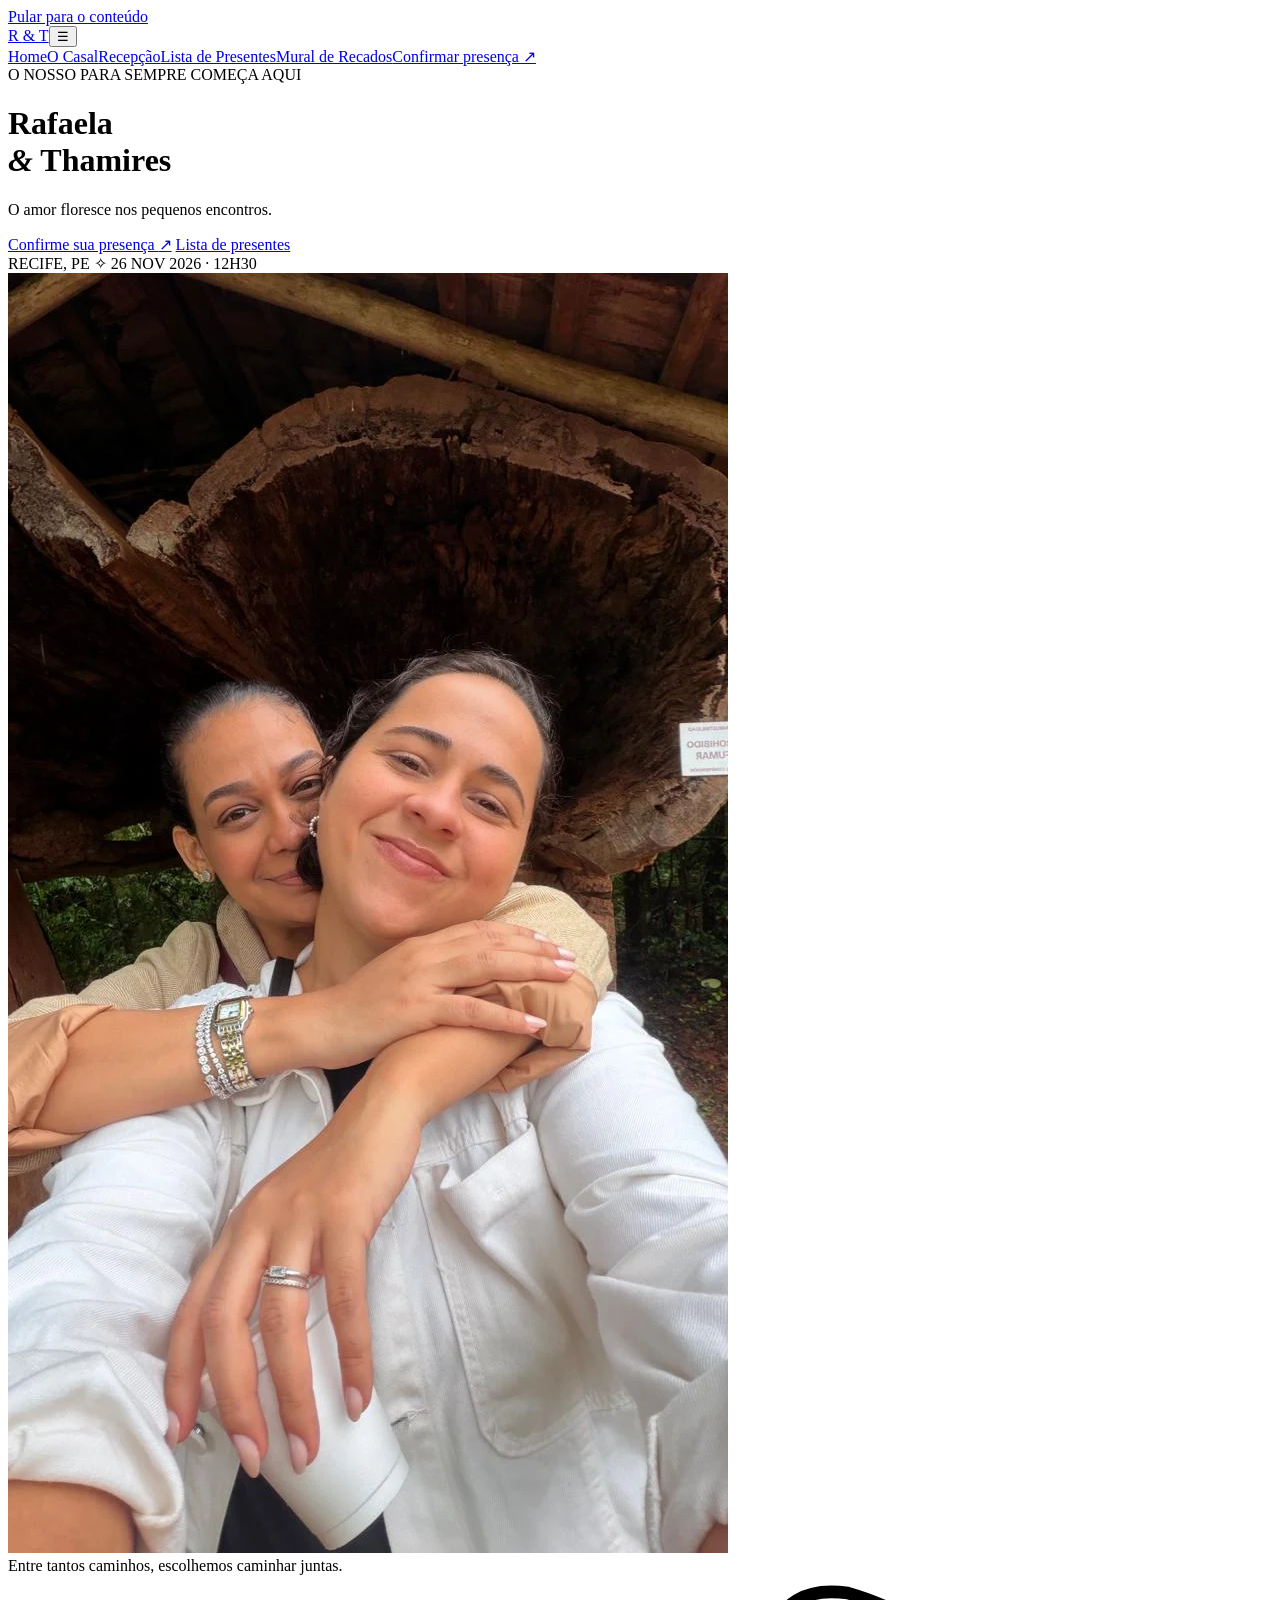
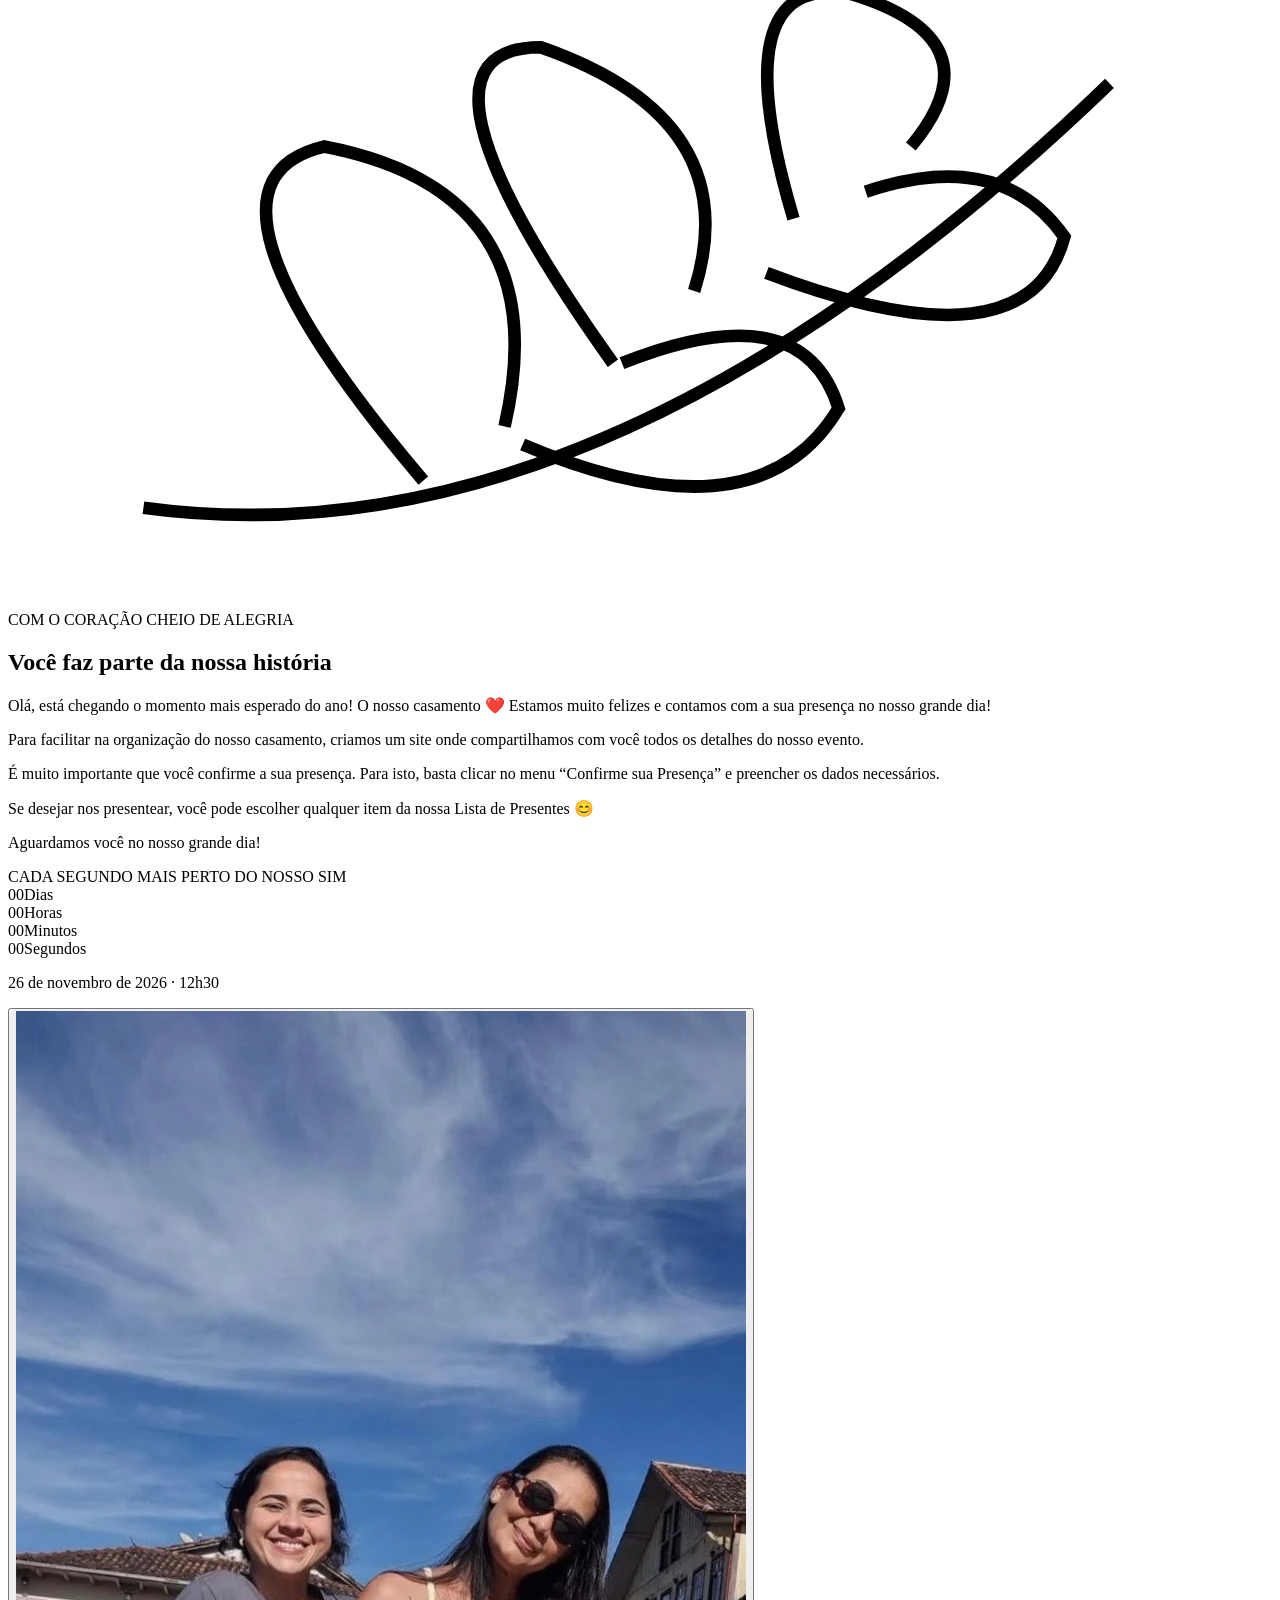
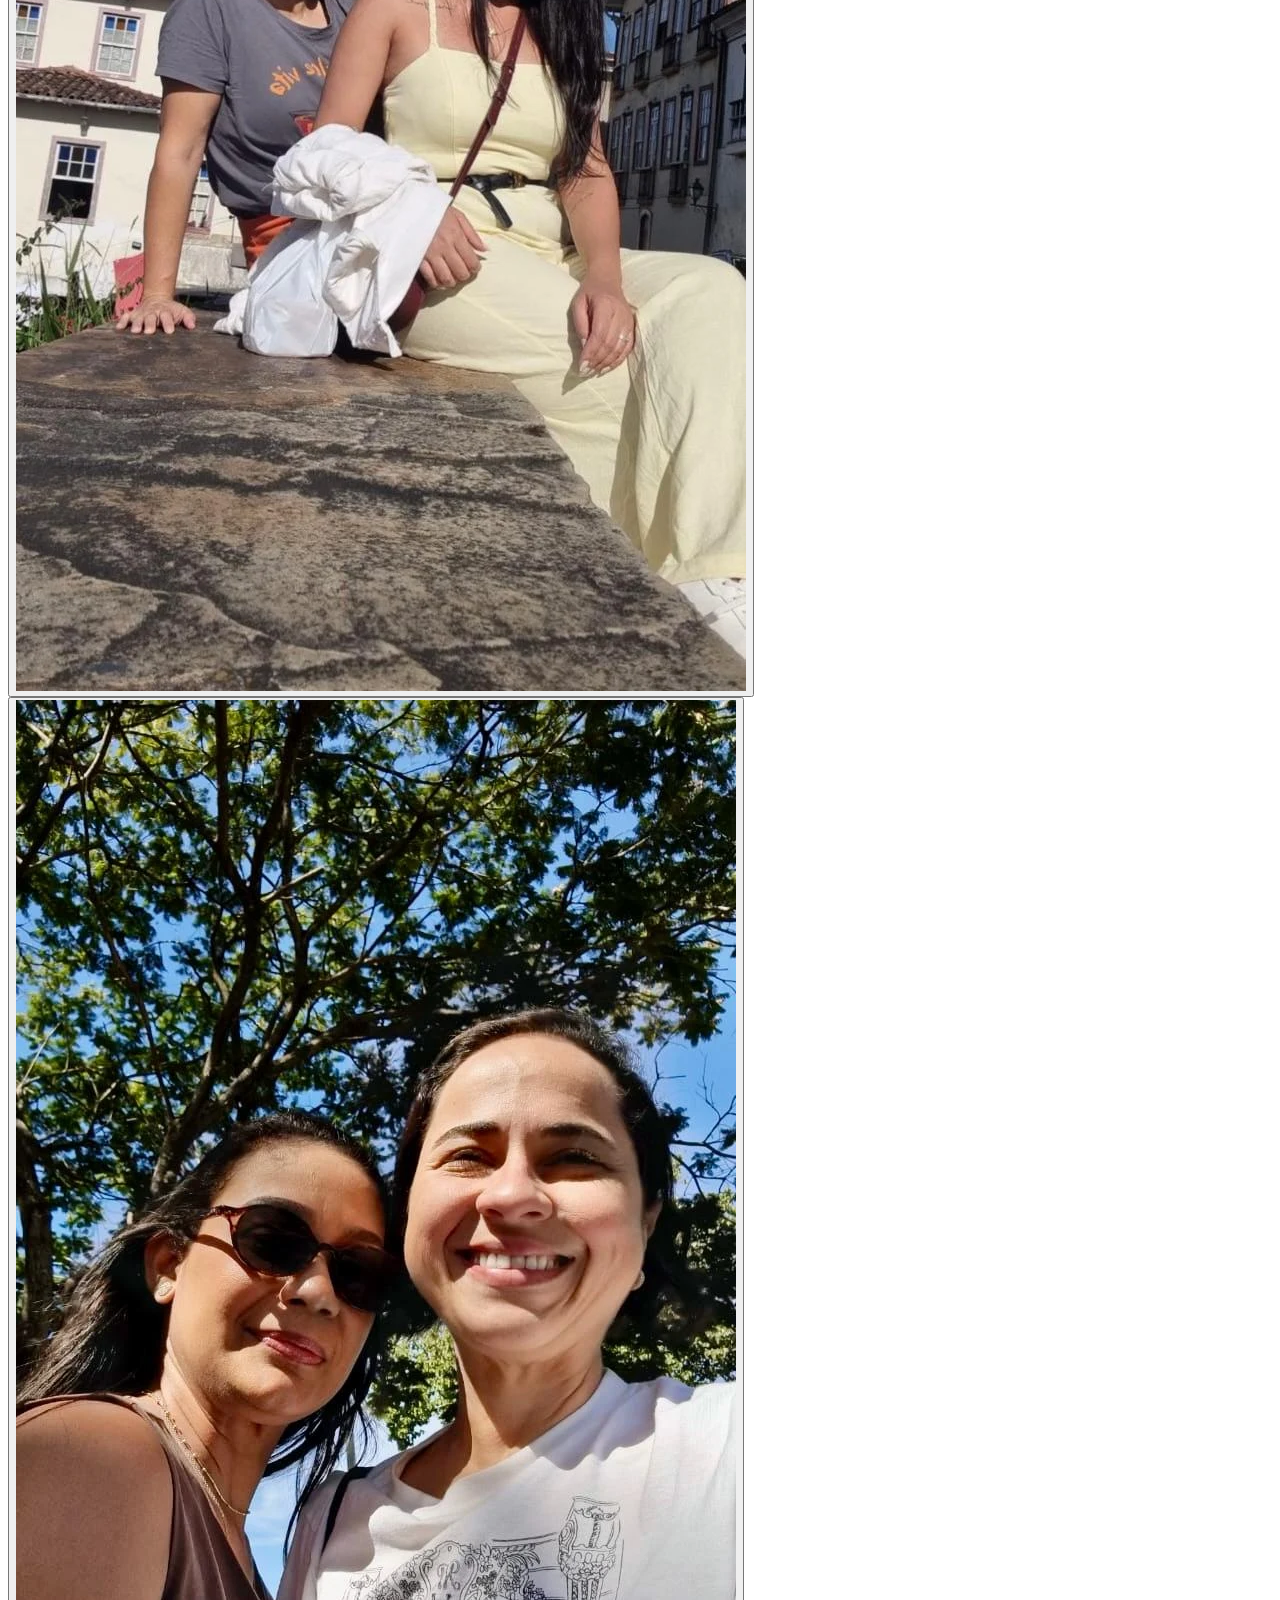
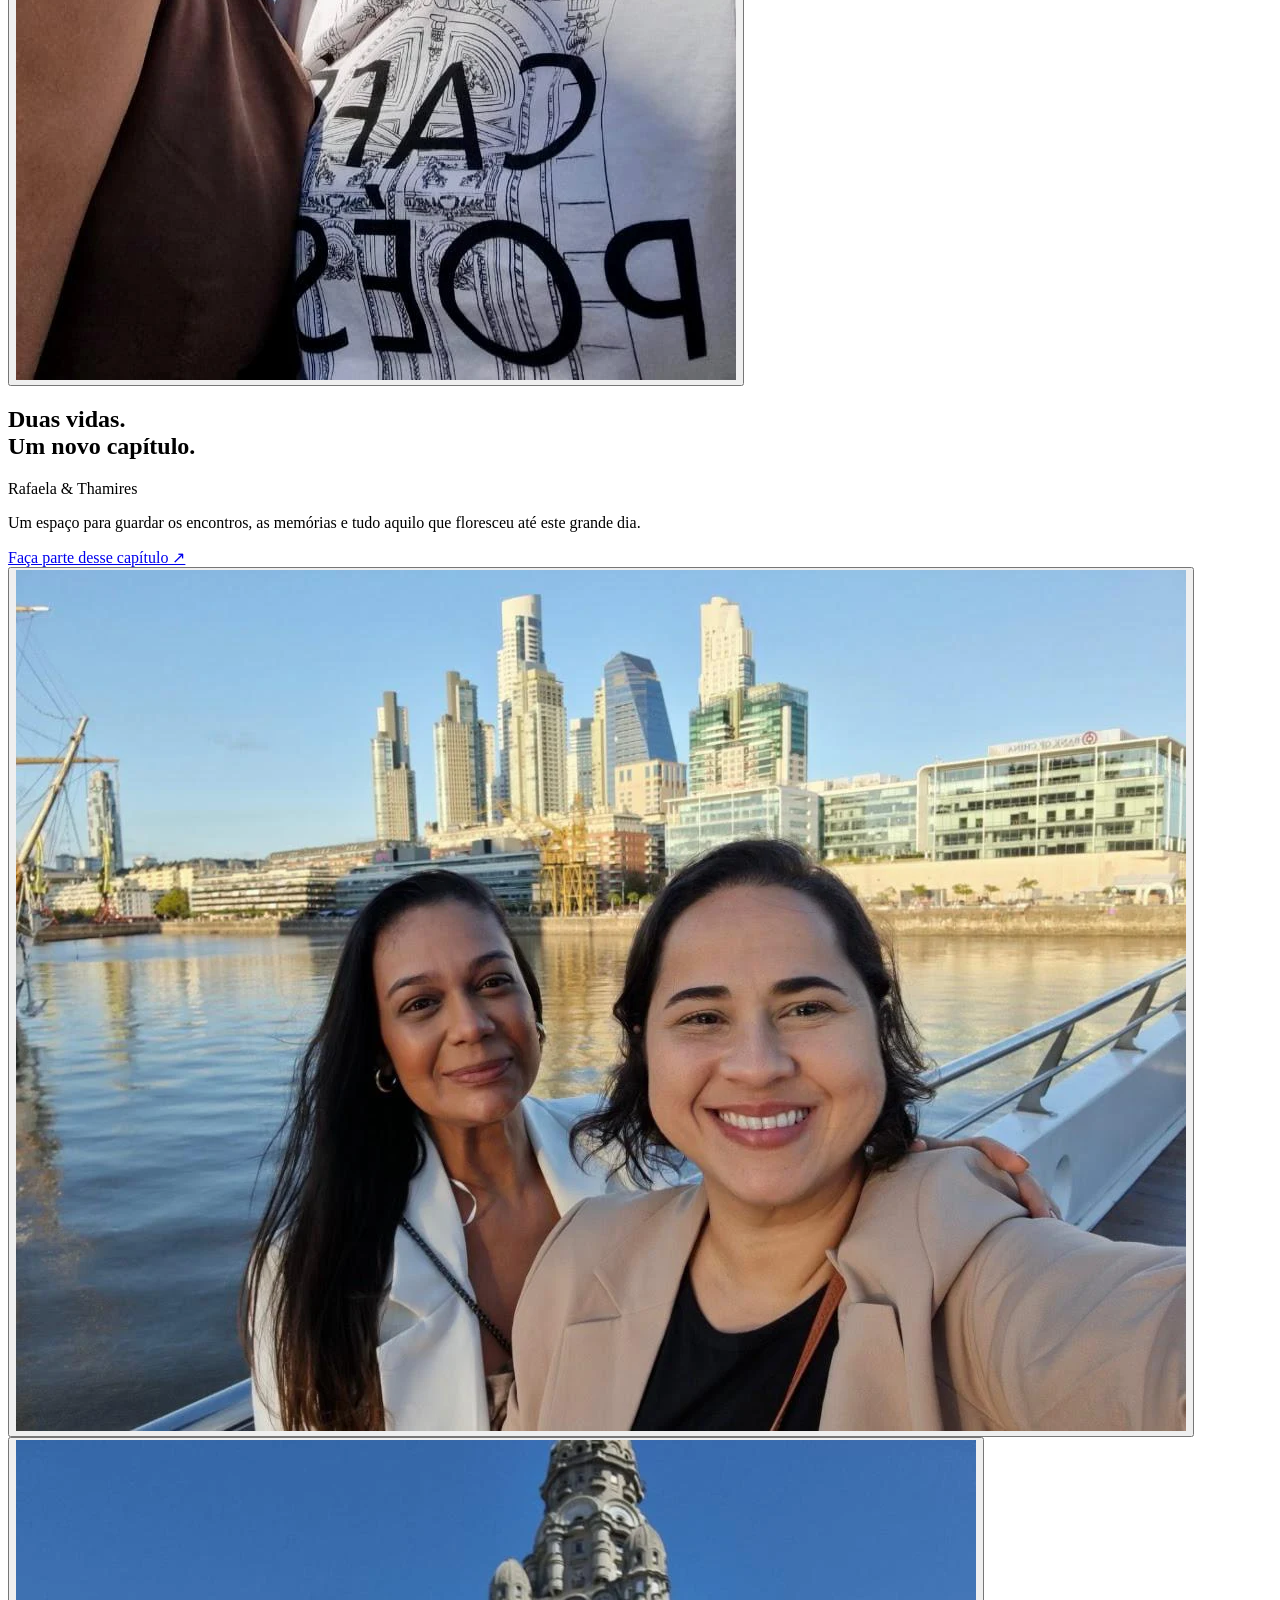
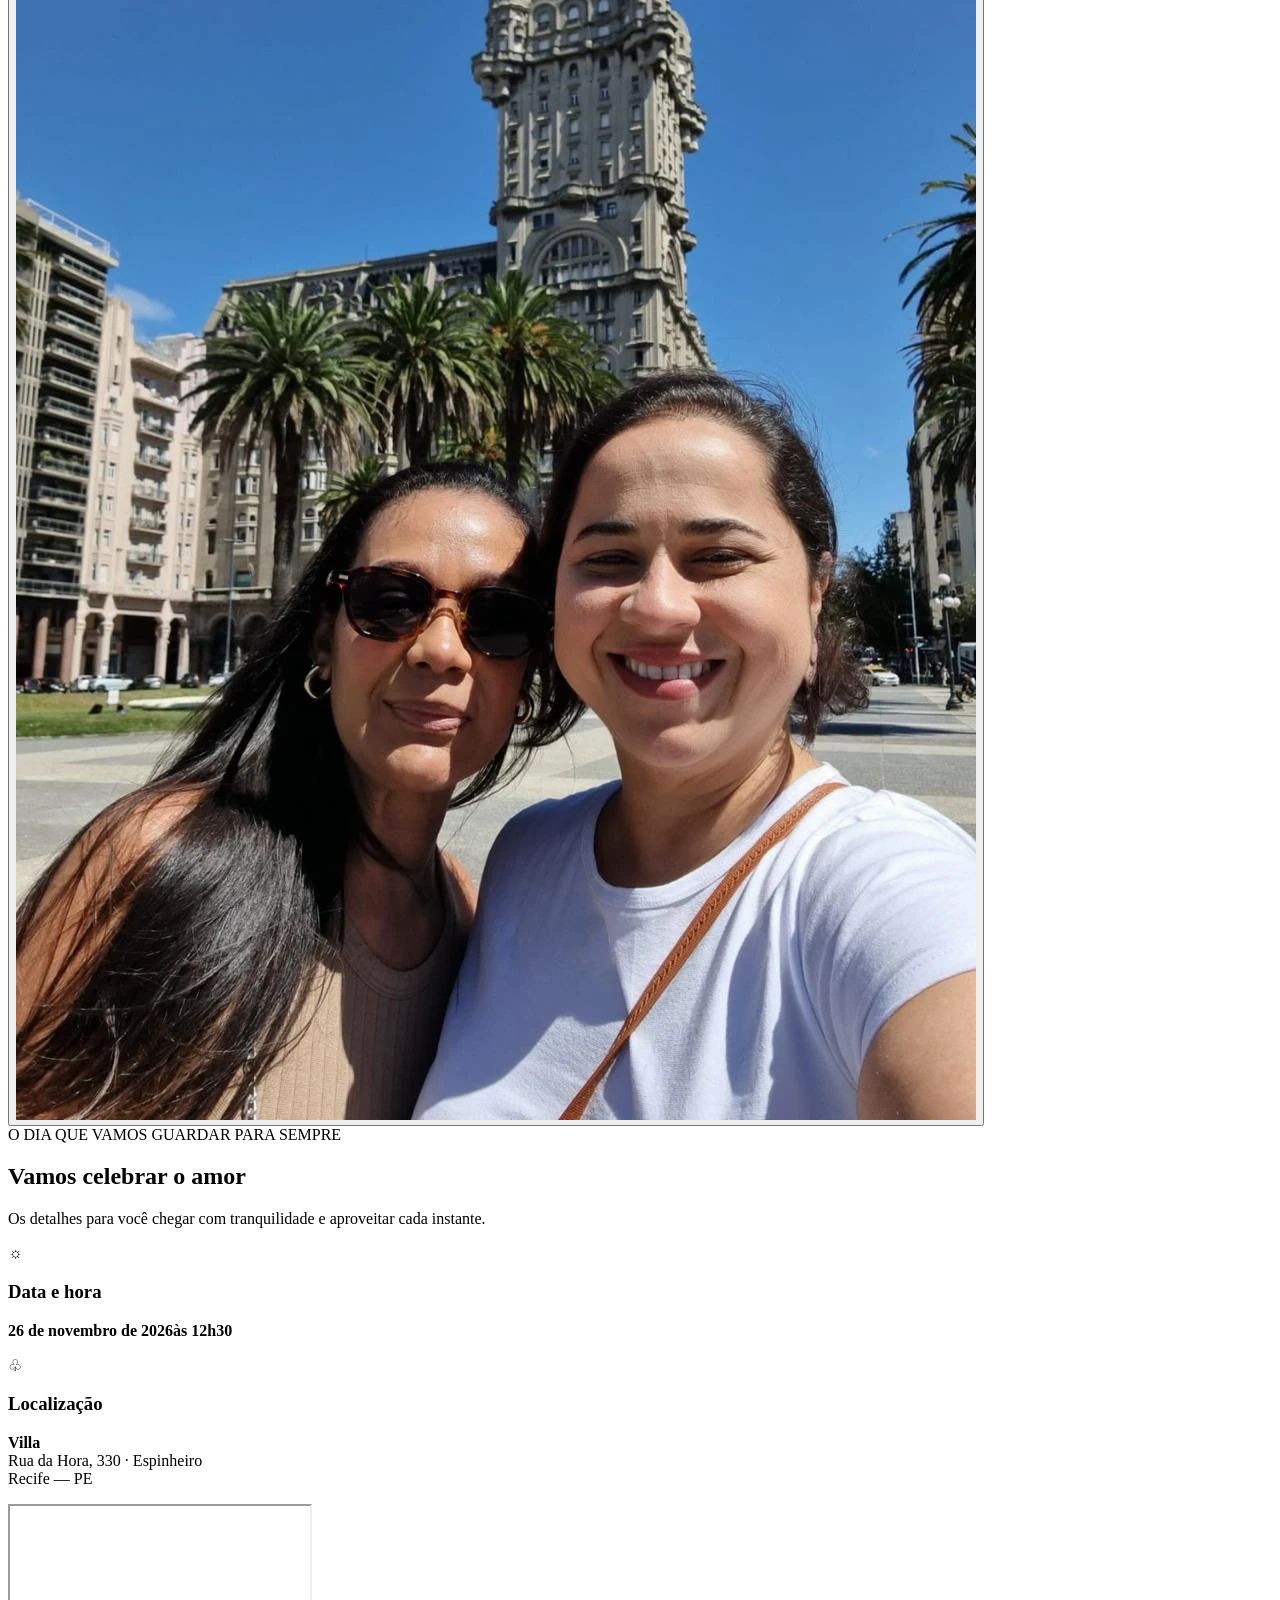
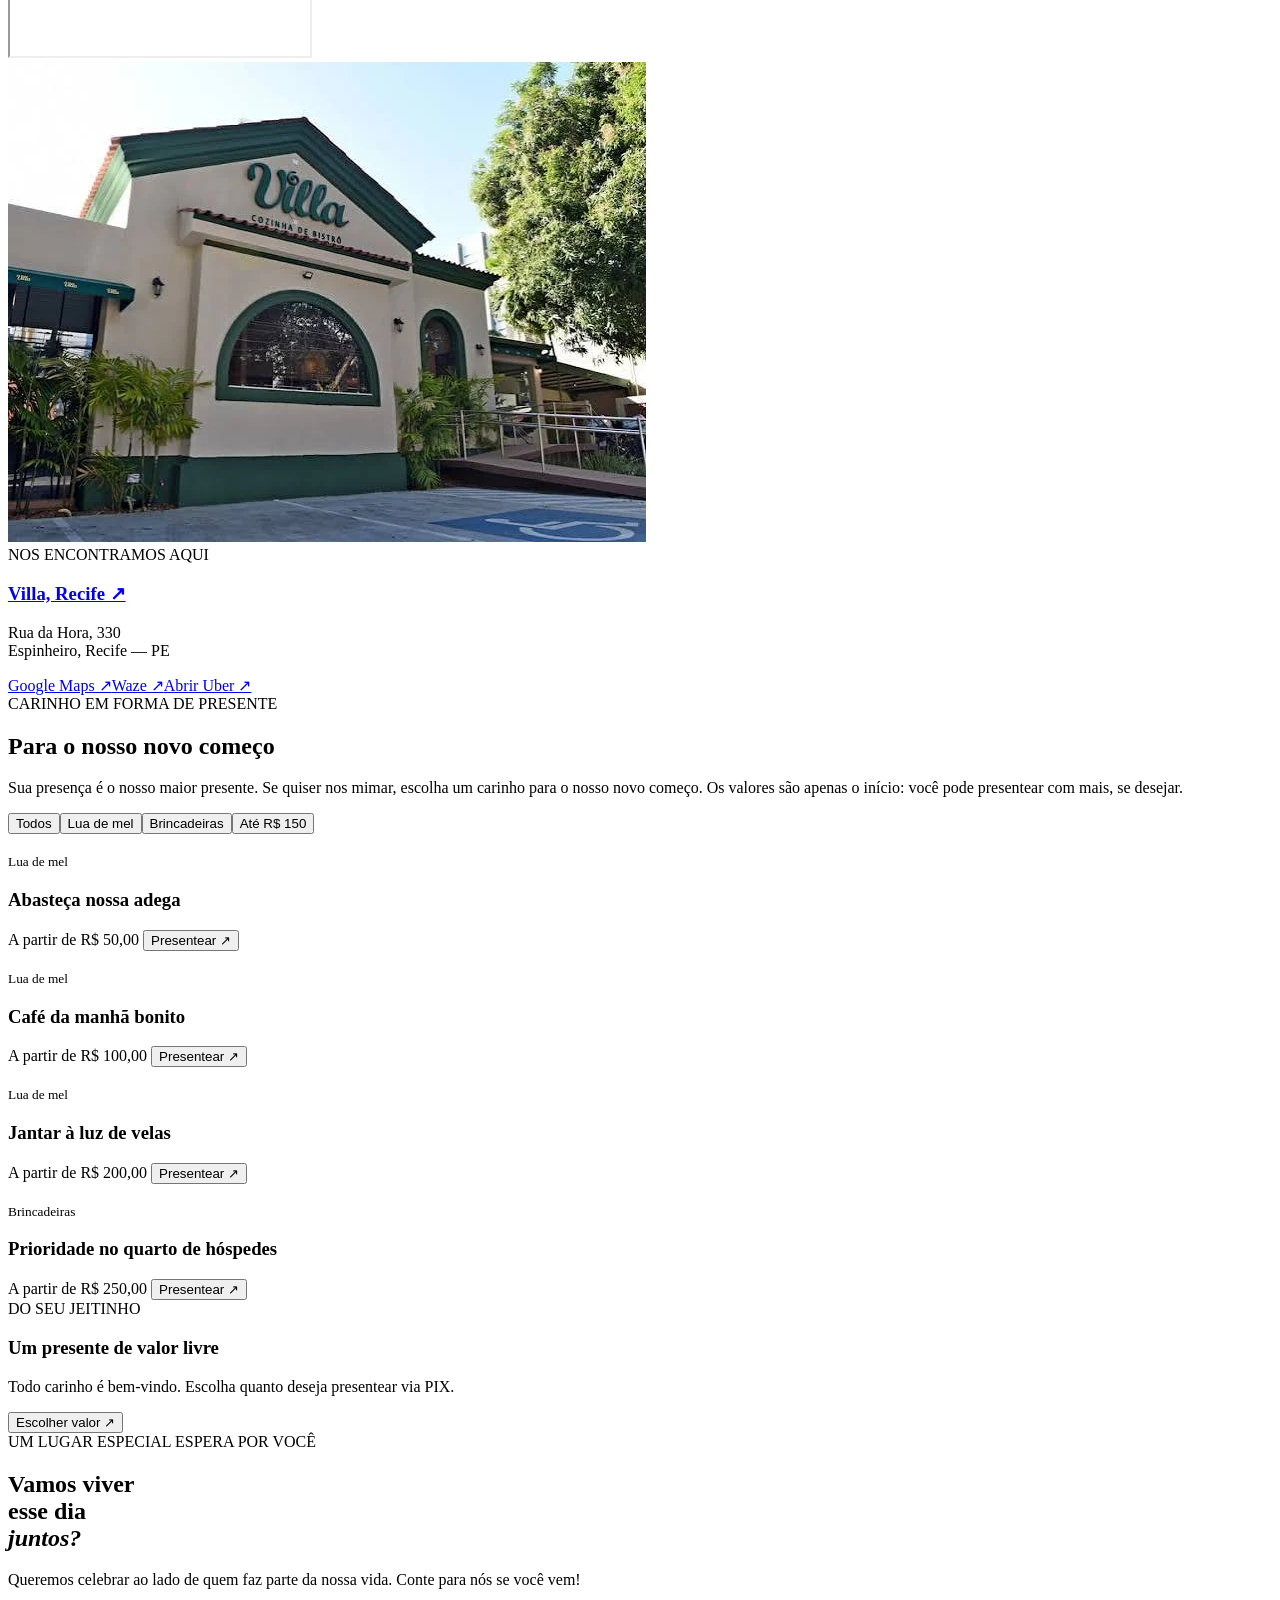
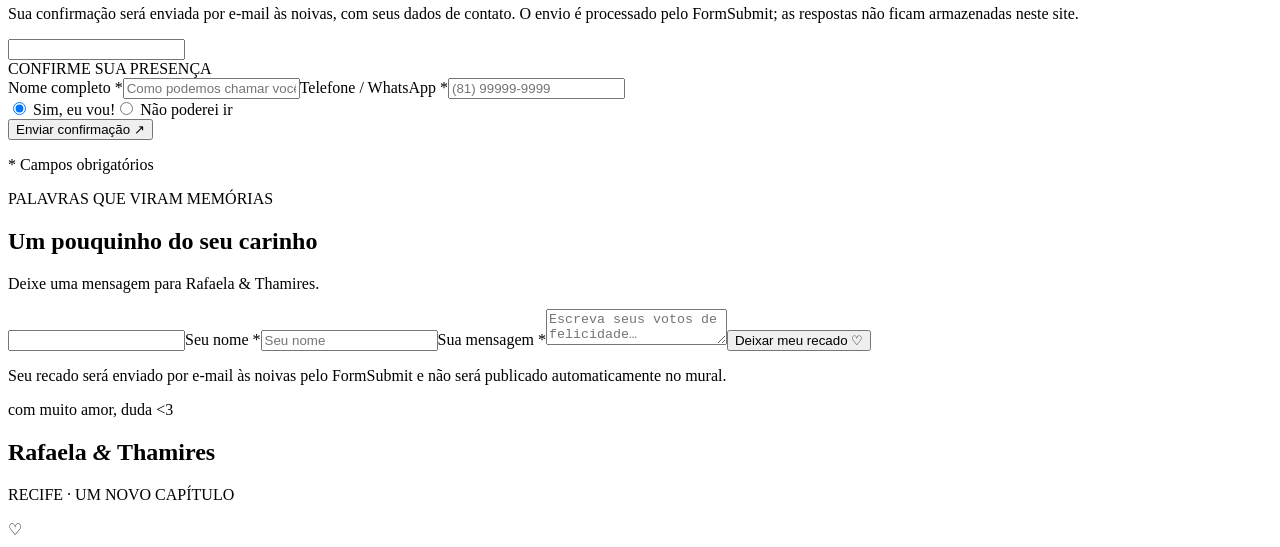
==== commit 54f21d22: "Update index.html" ====
--- a/index.html
+++ b/index.html
@@ -1,29 +1,35 @@
-<!doctype html><html lang="pt-BR"><head><meta name="referrer" content="no-referrer"><meta http-equiv="Content-Security-Policy" content="default-src 'self'; script-src 'self'; style-src 'self' 'unsafe-inline' https://fonts.googleapis.com; font-src 'self' https://fonts.gstatic.com; img-src 'self' https://images.unsplash.com; frame-src https://maps.google.com https://www.google.com; connect-src 'none'; object-src 'none'; base-uri 'none'; form-action https://formsubmit.co; upgrade-insecure-requests"><meta charset="utf-8"><meta name="viewport" content="width=device-width,initial-scale=1"><meta name="description" content="Celebre o casamento de Rafaela e Thamires. Detalhes, presentes e mensagens de carinho."><title>Rafaela & Thamires | Nosso grande dia</title><link href="https://fonts.googleapis.com/css2?family=Cormorant+Garamond:ital,wght@0,400;0,500;0,600;1,400;1,500&family=Inter:wght@400;500;600&display=swap" rel="stylesheet"><style>
-:root{--paper:#faf8f5;--green:#2e4f3e;--sage:#7a9a84;--gold:#c5a059;--ink:#2c3e35}*{box-sizing:border-box}html{scroll-behavior:smooth;scroll-padding-top:90px}body{margin:0;background:var(--paper);color:var(--ink);font:14px/1.8 Inter,sans-serif}h1,h2,h3,.serif{font-family:'Cormorant Garamond',Georgia,serif;font-weight:400;line-height:1.05}a{color:inherit;text-decoration:none}button,input,textarea,select{font:inherit}button,a,input,textarea,select{outline-offset:5px}button{cursor:pointer}header{height:88px;display:flex;align-items:center;justify-content:space-between;padding:0 5%;background:#faf8f5f5;position:sticky;top:0;z-index:10;border-bottom:1px solid #2e4f3e15}.logo{font:32px 'Cormorant Garamond',serif;border-bottom:1px solid var(--sage);padding:0 12px}.logo span{font-style:italic;color:var(--sage)}nav{display:flex;gap:28px;align-items:center;font-size:11px}nav a:hover{color:var(--sage)}.btn{display:inline-flex;justify-content:center;align-items:center;gap:16px;padding:14px 25px;background:var(--green);color:white;border:1px solid var(--green);border-radius:5px;font-size:12px;transition:.3s}.btn:hover{background:#446650;transform:translateY(-2px)}.outline{background:transparent;color:var(--green)}.eyebrow{text-transform:uppercase;letter-spacing:3px;font-size:10px;font-weight:500;color:#58705e}.hero{min-height:690px;display:grid;grid-template-columns:52% 48%;position:relative}.hero-copy{padding:78px 9% 65px 13%;position:relative}.hero h1{font-size:clamp(65px,6.6vw,104px);margin:24px 0;color:var(--green);letter-spacing:-3px}.hero h1 em{font-weight:400;color:var(--sage)}.hero .intro{max-width:360px;color:#6a756b;margin:24px 0 30px}.hero-art{position:relative;min-height:600px;background:#dfe4d9;overflow:hidden}.hero-art img{width:100%;height:100%;object-fit:cover;position:absolute;filter:saturate(.65)}.hero-art:after{content:'';position:absolute;inset:0;background:linear-gradient(0deg,#163b254f,transparent 70%)}.art-note{position:absolute;bottom:35px;left:40px;z-index:1;color:#fff;font:italic 30px 'Cormorant Garamond',serif}.stamp{position:absolute;right:26px;top:26px;z-index:1;border:1px solid #ffffffa0;border-radius:50%;width:90px;height:90px;display:grid;place-content:center;text-align:center;color:white;font:22px Georgia}.stamp small{font:8px Inter;letter-spacing:2px;margin-top:8px}.date-line{margin-top:32px;display:flex;gap:18px;align-items:center;font-size:10px;letter-spacing:2px}.date-line:before{content:'';width:42px;height:1px;background:var(--gold)}.botanical{width:105px;height:55px;color:var(--sage);display:block;margin:0 auto 20px}.strip{text-align:center;background:#edf0e9;padding:28px;font:italic 24px 'Cormorant Garamond',serif;color:#5b725c}section{padding:95px max(6%,calc((100% - 1120px)/2))}.section-head{text-align:center;margin-bottom:44px}h2{font-size:54px;margin:16px 0 20px;color:var(--green)}.section-head p{color:#738075;max-width:520px;margin:auto}.welcome{max-width:850px;margin:auto;text-align:center;padding-top:85px;padding-bottom:85px}.welcome h2{font-size:45px}.welcome p{color:#627065}.welcome p:first-of-type{font:24px/1.5 'Cormorant Garamond',serif;color:var(--green)}.story{display:grid;grid-template-columns:1fr 1fr;gap:85px;align-items:center;background:#f0ede6}.photo-pair{display:flex;align-items:center;padding:20px 0}.photo-pair button{padding:9px 9px 32px;border:0;background:#fff;box-shadow:0 12px 30px #344b3420;width:57%;transform:rotate(-7deg)}.photo-pair button+button{margin-left:-30px;margin-top:100px;transform:rotate(7deg)}.photo-pair img{width:100%;height:260px;object-fit:cover;display:block}.story p{color:#6c776b}.caption{font-size:10px;color:#798075}.details{display:grid;grid-template-columns:repeat(2,1fr);gap:32px;max-width:900px;margin:0 auto 40px}.detail{border-top:1px solid #c5a05970;padding:35px 20px;text-align:center;background:#f8faf5;border-radius:12px}.symbol{font-size:32px;color:var(--sage)}h3{font-size:30px;margin:16px 0}.detail p{font-size:16px;line-height:1.6;color:#525e53}.detail p strong{font-size:18px;color:var(--green)}.swatches{display:flex;justify-content:center;gap:8px}.swatches i{width:18px;height:18px;border-radius:50%;background:var(--c)}.map{margin-top:30px;display:grid;grid-template-columns:1.5fr 1fr;background:#eeeee6;border-radius:16px;overflow:hidden}.map iframe{width:100%;height:300px;border:0;filter:saturate(.45)}.map-info{padding:35px}.map-info a{display:inline-block;margin-right:15px;font-size:12px;text-decoration:underline}.gifts{background:#f0ede6}.filters{display:flex;flex-wrap:wrap;justify-content:center;gap:10px;margin-bottom:32px}.chip{border:1px solid #c7d0c4;background:transparent;color:var(--green);border-radius:30px;padding:8px 20px;font-size:11px}.chip.active{background:var(--green);color:#fff}.gift-grid{display:grid;grid-template-columns:repeat(auto-fit,minmax(280px,1fr));gap:30px;width:100%;max-width:1120px;margin:0 auto}.gift{background:var(--paper);border-radius:14px;overflow:hidden;display:flex;flex-direction:column}.gift img{width:100%;height:210px;object-fit:cover;filter:saturate(.65)}.gift-body{padding:23px;display:flex;flex-direction:column;flex-grow:1}.gift small{font-size:9px;letter-spacing:2px;text-transform:uppercase;color:#74816e}.gift h3{font-size:27px;margin:12px 0;min-height:56px}.gift-bottom{display:flex;align-items:center;justify-content:space-between;margin-top:auto}.gift-bottom .btn{padding:8px 17px}.rsvp{display:grid;grid-template-columns:.8fr 1fr;gap:90px}.rsvp-copy{padding-top:25px}.rsvp-copy h2{font-size:64px}.rsvp-copy p{color:#6e796d}.form-card{padding:35px;background:white;border:1px solid #e4e8df;border-radius:18px;box-shadow:0 10px 40px #2e4f3e06}label{display:block;font-size:11px;margin:14px 0 5px}input,select,textarea{width:100%;padding:11px 13px;border:1px solid #d6ded2;border-radius:5px;background:#fafbf8;color:var(--ink)}textarea{resize:vertical;min-height:90px}.row{display:grid;grid-template-columns:1fr 1fr;gap:15px}.radio{display:flex;gap:20px;margin:16px 0}.radio label{display:flex;gap:7px;align-items:center}.radio input{width:auto}.form-card .btn{width:100%;margin-top:20px}.notice{font-size:11px;color:#738075}.guestbook{background:#edf1e9}.messages{display:grid;grid-template-columns:repeat(3,1fr);gap:20px;margin-top:35px}.message{padding:28px;background:#f8faf5;border:1px solid #dfe5d9;border-radius:12px}.message p{font:italic 24px/1.5 'Cormorant Garamond',serif;overflow-wrap:anywhere}.message time{font-size:10px;color:#74816e}.guest-form{max-width:650px;margin:auto}.guest-form .btn{margin-top:18px}footer{text-align:center;padding:55px 20px}footer h2{font-size:40px}footer p{font-size:10px;letter-spacing:2px;color:#788370}dialog{border:0;border-radius:18px;background:var(--paper);color:var(--ink);padding:35px;max-width:490px;width:90%;max-height:90vh;overflow:auto}dialog::backdrop{background:#132c22aa;backdrop-filter:blur(5px)}.close{position:absolute;right:15px;top:12px;background:none;border:0;font-size:25px;color:var(--green)}#lightbox{max-width:900px;padding:12px;background:#fff}#lightbox img{width:100%;max-height:75vh;object-fit:contain}.toast{position:fixed;bottom:25px;left:50%;transform:translateX(-50%);background:var(--green);color:white;padding:15px 28px;border-radius:8px;z-index:99;box-shadow:0 5px 30px #0002;max-width:90%;text-align:center}.menu-toggle{display:none}.empty{text-align:center;grid-column:1/-1;color:#657462}.mobile-only{display:none}@media(max-width:1000px){nav{gap:15px}nav a{font-size:10px}header{padding:0 4%}.hero-copy{padding-left:10%}.story,.rsvp{gap:40px}.hero h1{font-size:78px}}@media(max-width:760px){header{height:72px}.menu-toggle{display:block;border:0;background:none;font-size:24px;color:var(--green)}nav{display:none;position:absolute;top:72px;left:0;right:0;background:var(--paper);padding:24px;flex-direction:column}nav.open{display:flex}nav a{font-size:13px}.hero{grid-template-columns:1fr}.hero-copy{padding:50px 7% 45px}.hero h1{font-size:76px}.hero-art{min-height:430px}.hero-art img{object-position:center 55%}.hero .intro{max-width:90%}.hero-copy .btn{padding:12px 16px}.hero-copy .actions{display:flex;gap:10px}.strip{font-size:21px;padding:24px}section{padding:65px 7%}h2{font-size:44px}.story,.rsvp{grid-template-columns:1fr;gap:30px}.story .photo-pair{order:2}.photo-pair img{height:220px}.details{grid-template-columns:1fr;gap:20px}.map{grid-template-columns:1fr}.map iframe{height:240px}.gift-grid{grid-template-columns:repeat(auto-fit,minmax(250px,1fr));gap:20px}.gift img{height:150px}.gift-body{padding:15px}.gift h3{font-size:24px;min-height:75px}.gift-bottom{align-items:start;gap:12px;flex-direction:column}.rsvp-copy h2{font-size:50px}.form-card{padding:23px}.messages{grid-template-columns:1fr}.row{grid-template-columns:1fr}.welcome h2{font-size:38px}.art-note{left:25px}.hero-art{order:2}}@media(prefers-reduced-motion:reduce){html{scroll-behavior:auto}*{transition:none!important}}
-.hero-art img{object-position:center 42%;filter:none}.venue-link{font:inherit!important;text-decoration:none!important}.extra-gallery{display:grid;grid-template-columns:1.3fr 1fr;gap:24px;padding:0 10% 65px;background:#f0ede6}.extra-gallery button{border:0;padding:0;background:none;border-radius:12px;overflow:hidden}.extra-gallery img{display:block;width:100%;height:320px;object-fit:cover}.venue-banner{width:100%;height:220px;object-fit:cover;border-radius:10px;margin-bottom:15px;box-shadow:0 6px 20px rgba(0,0,0,0.08)}.free-gift{display:flex;align-items:center;justify-content:space-between;gap:30px;margin-top:32px;padding:28px 35px;border:1px solid #c9d1c2;border-radius:14px}.free-gift h3{margin:12px 0}.free-gift p{margin:0;color:#647461}.amount-options{display:flex;gap:8px;margin:13px 0;flex-wrap:wrap}.amount-options button{padding:6px 13px;border:1px solid #bdcbb8;background:#edf1e9;border-radius:20px;color:var(--green);font-size:11px}.pix-panel{padding:20px;background:#edf1e9;border-radius:10px;margin-top:25px}.pix-panel button:disabled{opacity:.65;cursor:default;transform:none}.photo-pair img{filter:none}@media(max-width:760px){.extra-gallery{padding:0 7% 45px;gap:12px}.extra-gallery img{height:210px}.free-gift{align-items:start;flex-direction:column;padding:25px}.hero-art img{object-position:center 44%}} .pix-image{display:block;width:100%;max-width:300px;height:auto;margin:20px auto;border-radius:8px}.pix-download{display:block;text-decoration:underline;font-size:12px;margin:14px 0}.pix-panel .btn{width:100%} 
-img{max-width:100%}main,section,.hero-copy,.story>*,.rsvp>*,.gift,.map-info{min-width:0}.btn,.chip,.menu-toggle,.close{min-height:44px}.close{min-width:44px}.map-info a{min-height:44px;padding:10px 0}.radio{flex-wrap:wrap}.radio label{min-height:44px;margin:0}input,textarea,select{font-size:16px}.notice{color:#586852}dialog{max-height:90dvh;overscroll-behavior:contain}.pix-download{min-height:44px;padding:9px 0}button:focus-visible,a:focus-visible{outline:2px solid #2e4f3e}nav{max-height:calc(100dvh - 72px);overflow:auto}.toast{bottom:max(20px,env(safe-area-inset-bottom));width:max-content}.hero-art img{aspect-ratio:4/5}.skip{position:fixed;left:12px;top:-90px;background:white;padding:12px;z-index:100}.skip:focus{top:10px}@media(max-width:760px){html{scroll-padding-top:82px}.hero h1{font-size:clamp(52px,14vw,76px);letter-spacing:-2px}.hero-copy .actions{flex-wrap:wrap}.hero-copy .actions .btn{flex:1 1 150px}.date-line{gap:10px;font-size:9px;letter-spacing:1px;flex-wrap:wrap}.date-line:before{width:24px}.photo-pair button{flex-shrink:0;width:52%}.photo-pair button+button{margin-left:-15px}.gift h3{font-size:25px}.gift-bottom .btn{width:100%}.menu-toggle{min-width:48px}.extra-gallery img{height:220px}.form-card{padding:22px 18px}}@media(max-width:480px){.gift-grid{grid-template-columns:1fr}.gift img{height:220px}.gift h3{min-height:0;margin-bottom:22px}.gift-bottom{flex-direction:row;align-items:center}.gift-bottom .btn{width:auto}.extra-gallery{grid-template-columns:1fr}.photo-pair img{height:180px}.free-gift{padding:22px}.art-note{font-size:25px;hero-art{min-height:420px}dialog{width:calc(100% - 24px);padding:28px 20px}.stamp{width:70px;height:70px;right:18px;top:18px}.filters{gap:8px}.chip{padding:8px 15px}.eyebrow{letter-spacing:2px}}.outline:hover{color:white} .countdown-wrap{margin:48px auto 0;padding-top:35px;border-top:1px solid #c5a05950}.countdown-wrap>.eyebrow{margin-bottom:24px}.countdown{display:grid;grid-template-columns:repeat(4,minmax(0,1fr));gap:16px;max-width:680px;margin:0 auto}.time-card{position:relative;overflow:hidden;padding:27px 10px 20px;background:linear-gradient(145deg,#f2f5ed,#e7ede2);border:1px solid #c7d2bf;border-radius:16px;box-shadow:0 8px 24px #2e4f3e08}.time-card:last-child{background:var(--green);border-color:var(--green);color:#fff}.time-number{display:block;font:500 clamp(44px,6vw,76px)/1.05 'Cormorant Garamond',Georgia,serif;font-variant-numeric:tabular-nums;color:var(--green)}.time-card:last-child .time-number{color:#fff}.time-label{display:block;margin-top:12px;font-size:10px;letter-spacing:2px;text-transform:uppercase}.time-card.changed .time-number{animation:count-in .45s cubic-bezier(.2,.7,.3,1)}.countdown-date{font-size:12px!important;letter-spacing:1px;margin:22px 0 0!important;color:#586852!important}@keyframes count-in{0%{transform:translateY(12px);opacity:.25}100%{transform:translateY(0);opacity:1}}@media(max-width:480px){.countdown{gap:8px}.time-card{padding:20px 4px 16px;border-radius:11px}.time-number{font-size:clamp(36px,11vw,52px)}.time-label{font-size:8px;letter-spacing:.6px}.countdown-wrap>.eyebrow{font-size:9px;letter-spacing:1.3px}.countdown-date{font-size:11px!important}}@media(prefers-reduced-motion:reduce){.time-card.changed .time-number,.time-card:last-child:after{animation:none}}.honeypot{display:none!important}.card-panel{margin-top:25px;padding:20px;border:1px solid #bdcbb8;border-radius:10px}.card-links{display:flex;gap:8px;flex-wrap:wrap}.card-links .btn{flex:1;padding:10px 12px;white-space:nowrap} </style></head><body><a href="#main" class="skip">Pular para o conteúdo</a>
+<!doctype html>
+<html lang="pt-BR">
+<head>
+<meta charset="utf-8">
+<meta name="viewport" content="width=device-width,initial-scale=1">
+<meta name="referrer" content="no-referrer">
+<meta http-equiv="Content-Security-Policy" content="default-src 'self'; script-src 'self'; style-src 'self' https://fonts.googleapis.com; font-src 'self' https://fonts.gstatic.com; img-src 'self'; frame-src https://maps.google.com https://www.google.com; connect-src 'none'; object-src 'none'; base-uri 'none'; form-action https://formsubmit.co; upgrade-insecure-requests">
+<meta name="description" content="Celebre o casamento de Rafaela e Thamires. Detalhes, presentes e mensagens de carinho.">
+<title>Rafaela &amp; Thamires | Nosso grande dia</title>
+<link rel="preconnect" href="https://fonts.googleapis.com">
+<link rel="preconnect" href="https://fonts.gstatic.com" crossorigin>
+<link href="https://fonts.googleapis.com/css2?family=Cormorant+Garamond:ital,wght@0,400;0,500;0,600;1,400;1,500&family=Inter:wght@400;500;600&display=swap" rel="stylesheet">
+<link rel="stylesheet" href="assets/styles.css">
+</head>
+<body><a href="#main" class="skip">Pular para o conteúdo</a>
 <header><a href="#home" class="logo" aria-label="Rafaela e Thamires, início">R <span>&</span> T</a><button class="menu-toggle" aria-label="Abrir menu" aria-expanded="false">☰</button><nav aria-label="Navegação principal"><a href="#home">Home</a><a href="#casal">O Casal</a><a href="#recepcao">Recepção</a><a href="#presentes">Lista de Presentes</a><a href="#mural">Mural de Recados</a><a href="#rsvp" class="btn">Confirmar presença ↗</a></nav></header>
 <main id="main"><div class="hero" id="home"><div class="hero-copy"><div class="eyebrow">O NOSSO PARA SEMPRE COMEÇA AQUI</div><h1>Rafaela<br><em>&</em> Thamires</h1><p class="intro">O amor floresce nos pequenos encontros.</p><div class="actions"><a class="btn" href="#rsvp">Confirme sua presença <span>↗</span></a> <a class="btn outline" href="#presentes">Lista de presentes</a></div><div class="date-line">RECIFE, PE <span>✧</span> 26 NOV 2026 · 12H30</div></div><div class="hero-art"><img src="assets/casal-1.webp" alt="Rafaela e Thamires juntas"></div></div><div class="strip">Entre tantos caminhos, escolhemos caminhar juntas.</div>
 <section class="welcome"><svg class="botanical" viewBox="0 0 140 70" fill="none" aria-hidden="true"><path d="M15 59Q66 66 122 12M46 56Q18 23 35 19Q61 24 55 50M67 43Q42 8 59 8Q82 16 76 35M87 27Q79 0 93 2Q110 7 100 19M57 52Q83 63 92 48Q88 35 68 43M84 33Q113 44 117 29Q110 19 95 24" stroke="currentColor" stroke-width="1.4"/></svg><div class="eyebrow">COM O CORAÇÃO CHEIO DE ALEGRIA</div><h2>Você faz parte da nossa história</h2><p>Olá, está chegando o momento mais esperado do ano! O nosso casamento ❤️ Estamos muito felizes e contamos com a sua presença no nosso grande dia!</p><p>Para facilitar na organização do nosso casamento, criamos um site onde compartilhamos com você todos os detalhes do nosso evento.</p><p>É muito importante que você confirme a sua presença. Para isto, basta clicar no menu “Confirme sua Presença” e preencher os dados necessários.</p><p>Se desejar nos presentear, você pode escolher qualquer item da nossa Lista de Presentes 😊</p><p>Aguardamos você no nosso grande dia!</p><div class="countdown-wrap"><div class="eyebrow">CADA SEGUNDO MAIS PERTO DO NOSSO SIM</div><div id="countdown" class="countdown" role="timer" aria-label="Tempo restante para o casamento"><div class="time-card"><span class="time-number" aria-hidden="true">00</span><span class="time-label">Dias</span></div><div class="time-card"><span class="time-number" aria-hidden="true">00</span><span class="time-label">Horas</span></div><div class="time-card"><span class="time-number" aria-hidden="true">00</span><span class="time-label">Minutos</span></div><div class="time-card"><span class="time-number" aria-hidden="true">00</span><span class="time-label">Segundos</span></div></div><p class="countdown-date">26 de novembro de 2026 · 12h30</p></div></section>
 <section class="story" id="casal"><div class="photo-pair"><button class="photo" aria-label="Ampliar foto de Rafaela e Thamires"><img loading="lazy" src="assets/casal-2.webp" alt="Rafaela e Thamires em uma viagem"></button><button class="photo" aria-label="Ampliar outra foto do casal"><img loading="lazy" src="assets/casal-3.webp" alt="Rafaela e Thamires em um dia de sol"></button></div><div><h2>Duas vidas.<br>Um novo capítulo.</h2><p>Rafaela & Thamires</p><p>Um espaço para guardar os encontros, as memórias e tudo aquilo que floresceu até este grande dia.</p><a href="#mural" class="btn outline">Faça parte desse capítulo ↗</a></div></section><div class="extra-gallery"><button class="photo" aria-label="Ampliar foto do casal à beira da água"><img loading="lazy" src="assets/casal-4.webp" alt="Rafaela e Thamires à beira da água"></button><button class="photo" aria-label="Ampliar foto do casal na cidade"><img loading="lazy" src="assets/casal-5.webp" alt="Rafaela e Thamires passeando pela cidade"></button></div>
 <section id="recepcao"><div class="section-head"><div class="eyebrow">O DIA QUE VAMOS GUARDAR PARA SEMPRE</div><h2>Vamos celebrar o amor</h2><p>Os detalhes para você chegar com tranquilidade e aproveitar cada instante.</p></div>
 <div class="details">
-  <div class="detail">
-    <div class="symbol">☼</div>
-    <h3>Data</h3>
-    <p><strong>26 de novembro de 2026</strong><br><span style="font-size: 1.15em; font-weight: 500; color: var(--green);">Às 12h30min</span></p>
-  </div>
-  <div class="detail">
-    <div class="symbol">♧</div>
-    <h3>Localização</h3>
-    <p><strong>Villa</strong><br>Rua da Hora, 330 · Espinheiro<br>Recife — PE</p>
-  </div>
+  <div class="detail"><div class="symbol">☼</div><h3>Data e hora</h3><p><strong class="detail-date">26 de novembro de 2026</strong><strong class="detail-time">às 12h30</strong></p></div>
+  <div class="detail"><div class="symbol">♧</div><h3>Localização</h3><p><strong>Villa</strong><br>Rua da Hora, 330 · Espinheiro<br>Recife — PE</p></div>
 </div>
 <div class="map"><iframe loading="lazy" title="Mapa do endereço da recepção" src="https://maps.google.com/maps?q=Rua%20da%20Hora%20330%20Recife&output=embed"></iframe><div class="map-info">
-  <img loading="lazy" src="assets/casal-1.webp" alt="Villa Restaurante" class="venue-banner photo">
+  <img loading="lazy" src="assets/villa.webp" alt="Fachada do restaurante Villa Cozinha de Bistrô" class="venue-photo photo" width="638" height="480">
   <div class="eyebrow">NOS ENCONTRAMOS AQUI</div><h3><a class="venue-link" href="https://www.instagram.com/villabistro/?hl=en" target="_blank" rel="noopener noreferrer">Villa, Recife ↗</a></h3><p>Rua da Hora, 330<br>Espinheiro, Recife — PE</p><a target="_blank" rel="noopener noreferrer" href="https://www.google.com/maps/search/?api=1&query=Rua+da+Hora+330+Recife">Google Maps ↗</a><a target="_blank" rel="noopener noreferrer" href="https://waze.com/ul?q=Rua%20da%20Hora%20330%20Recife&navigate=yes">Waze ↗</a><a target="_blank" rel="noopener noreferrer" href="https://m.uber.com/looking">Abrir Uber ↗</a></div></div></section>
 <section class="gifts" id="presentes"><div class="section-head"><div class="eyebrow">CARINHO EM FORMA DE PRESENTE</div><h2>Para o nosso novo começo</h2><p>Sua presença é o nosso maior presente. Se quiser nos mimar, escolha um carinho para o nosso novo começo. Os valores são apenas o início: você pode presentear com mais, se desejar.</p></div><div class="filters" role="group" aria-label="Filtrar presentes"><button class="chip active" data-filter="Todos">Todos</button><button class="chip" data-filter="Lua de mel">Lua de mel</button><button class="chip" data-filter="Brincadeiras">Brincadeiras</button><button class="chip" data-filter="price">Até R$ 150</button></div><div class="gift-grid" id="gift-grid"></div><div class="free-gift"><div><div class="eyebrow">DO SEU JEITINHO</div><h3>Um presente de valor livre</h3><p>Todo carinho é bem-vindo. Escolha quanto deseja presentear via PIX.</p></div><button class="btn" id="free-gift">Escolher valor ↗</button></div></section>
 <section class="rsvp" id="rsvp"><div class="rsvp-copy"><div class="eyebrow">UM LUGAR ESPECIAL ESPERA POR VOCÊ</div><h2>Vamos viver<br>esse dia<br><i>juntos?</i></h2><p>Queremos celebrar ao lado de quem faz parte da nossa vida. Conte para nós se você vem!</p><p class="notice">Sua confirmação será enviada por e-mail às noivas, com seus dados de contato. O envio é processado pelo FormSubmit; as respostas não ficam armazenadas neste site.</p></div><form class="form-card" id="rsvp-form" autocomplete="off" action="https://formsubmit.co/rafaetham@gmail.com" method="POST"><input type="hidden" name="_subject" value="Confirmação de presença — Rafaela & Thamires"><input type="hidden" name="_template" value="table"><input type="hidden" name="_url" value="https://rafa-e-tantan.luckycalf67.chatgpt.site/"><input type="hidden" name="_next" value="https://rafa-e-tantan.luckycalf67.chatgpt.site/obrigada.html"><input type="text" name="_honey" class="honeypot" tabindex="-1" autocomplete="off" aria-hidden="true"><div class="eyebrow">CONFIRME SUA PRESENÇA</div><label for="fullname">Nome completo *</label><input id="fullname" name="name" required minlength="3" maxlength="100" autocomplete="name" placeholder="Como podemos chamar você?"><label for="phone">Telefone / WhatsApp *</label><input id="phone" name="phone" type="tel" required pattern="[+() 0-9-]{10,20}" autocomplete="tel" placeholder="(81) 99999-9999"><div class="radio"><label><input type="radio" name="attend" value="sim" checked> Sim, eu vou!</label><label><input type="radio" name="attend" value="nao"> Não poderei ir</label></div><button class="btn" type="submit">Enviar confirmação ↗</button><p class="notice">* Campos obrigatórios</p></form></section>
 <section class="guestbook" id="mural"><div class="section-head"><div class="eyebrow">PALAVRAS QUE VIRAM MEMÓRIAS</div><h2>Um pouquinho do seu carinho</h2><p>Deixe uma mensagem para Rafaela & Thamires.</p></div><form class="guest-form" id="guest-form" action="https://formsubmit.co/rafaetham@gmail.com" method="POST"><input type="hidden" name="_subject" value="Recado para Rafaela & Thamires"><input type="hidden" name="_template" value="table"><input type="hidden" name="_url" value="https://rafa-e-tantan.luckycalf67.chatgpt.site/"><input type="hidden" name="_next" value="https://rafa-e-tantan.luckycalf67.chatgpt.site/obrigada.html"><input type="text" name="_honey" class="honeypot" tabindex="-1" autocomplete="off" aria-hidden="true"><label for="guest-name">Seu nome *</label><input id="guest-name" name="Nome" required maxlength="70" placeholder="Seu nome"><label for="guest-message">Sua mensagem *</label><textarea id="guest-message" name="Mensagem" required maxlength="1000" placeholder="Escreva seus votos de felicidade…"></textarea><button class="btn">Deixar meu recado ♡</button><p class="notice">Seu recado será enviado por e-mail às noivas pelo FormSubmit e não será publicado automaticamente no mural.</p></form></section></main><footer><div class="eyebrow">com muito amor, duda &lt;3</div><h2>Rafaela <i>&</i> Thamires</h2><p>RECIFE · UM NOVO CAPÍTULO</p><span style="color:var(--sage)">♡</span></footer>
 <dialog id="checkout" aria-labelledby="gift-title"><button class="close" aria-label="Fechar">×</button><div class="eyebrow">UM GESTO DE CARINHO</div><h3 id="gift-title"></h3><p id="gift-price"></p><form id="gift-form"><label for="gift-amount">Quanto você quer presentear? (R$) *</label><input id="gift-amount" type="number" min="50" step="0.01" required inputmode="decimal"><div class="amount-options" role="group" aria-label="Valores sugeridos"><button type="button" data-amount="50">R$ 50</button><button type="button" data-amount="100">R$ 100</button><button type="button" data-amount="150">R$ 150</button><button type="button" data-amount="250">R$ 250</button></div><div class="card-panel"><strong>Cartão de crédito ou débito</strong><p class="notice">Escolha um dos valores disponíveis. O pagamento é concluído no checkout do PagBank, conforme as opções oferecidas por ele.</p><div class="card-links"><a class="btn outline" href="https://pag.ae/82hdM58jp" target="_blank" rel="noopener noreferrer">R$ 50 ↗</a><a class="btn outline" href="https://pag.ae/82hdWCx7J" target="_blank" rel="noopener noreferrer">R$ 100 ↗</a><a class="btn outline" href="https://pag.ae/82he6LjQp" target="_blank" rel="noopener noreferrer">R$ 200 ↗</a></div><p class="notice">Infelizmente, não conseguimos links de cartão para os outros valores. Para eles, você pode presentear via PIX.</p></div><div class="pix-panel"><strong>Presente via PIX</strong><p class="notice">Um gesto de carinho do seu jeito. Você pode aumentar o valor como desejar.</p><img class="pix-image" src="assets/pix-rafaela.jpeg" alt="QR Code PIX de Rafaela Cruz Souza Leão, Banco Inter, para pagamento com valor livre"><p class="notice"><strong>Rafaela Cruz Souza Leão</strong><br>Banco Inter<br>Chave PIX (telefone): (81) 99768-6460</p><button type="button" class="btn" id="copy-pix">Copiar chave PIX</button><a class="pix-download" href="assets/pix-rafaela.jpeg" download="pix-rafaela.jpeg">Baixar QR Code</a><p class="notice" id="pix-instruction">No aplicativo do banco, escaneie ou importe o QR Code e informe o valor que deseja presentear. Confira o nome da destinatária antes de concluir. O site não confirma o pagamento automaticamente.</p></div></form></dialog><dialog id="lightbox" aria-label="Foto ampliada"><button class="close" aria-label="Fechar imagem">×</button><img alt="Imagem ampliada"></dialog><div class="toast" hidden role="status"></div>
-<script src="assets/app.js" defer></script></body></html>
+
+<script src="assets/app.js" defer></script>
+</body>
+</html>
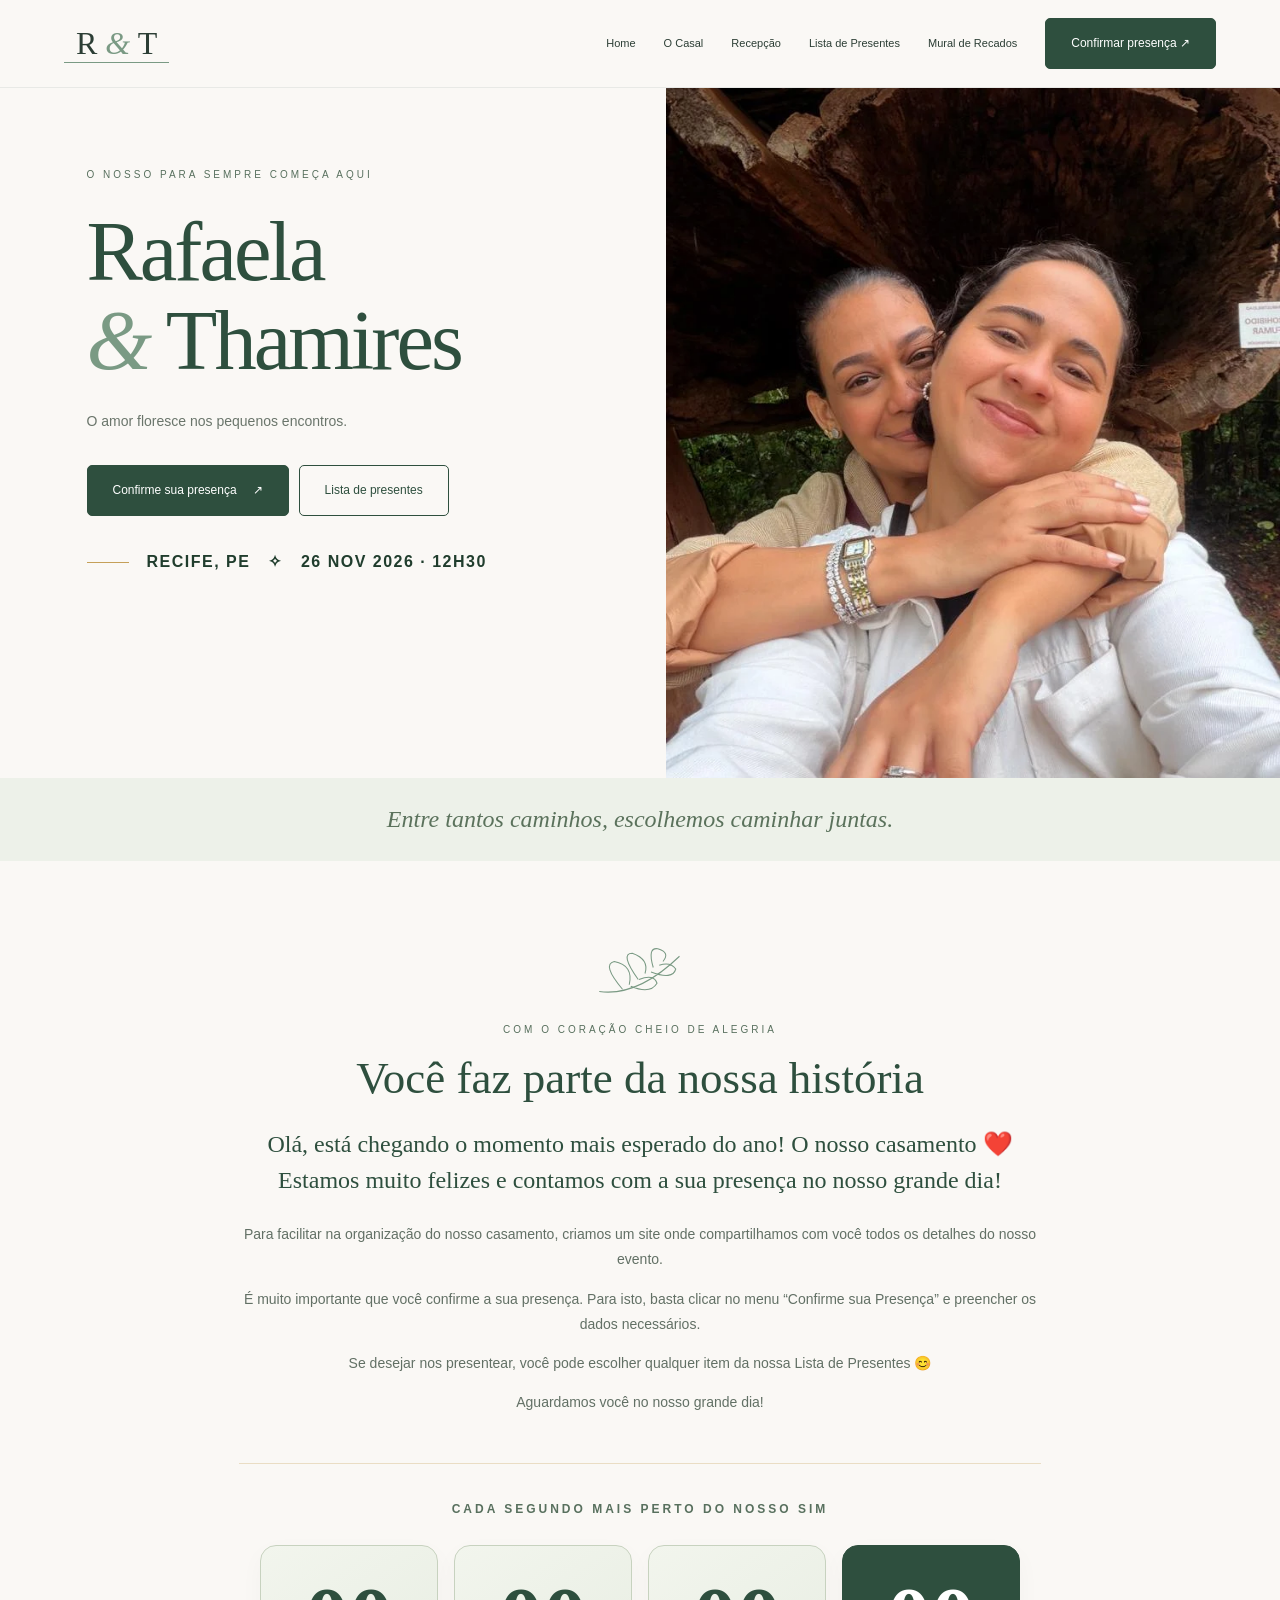
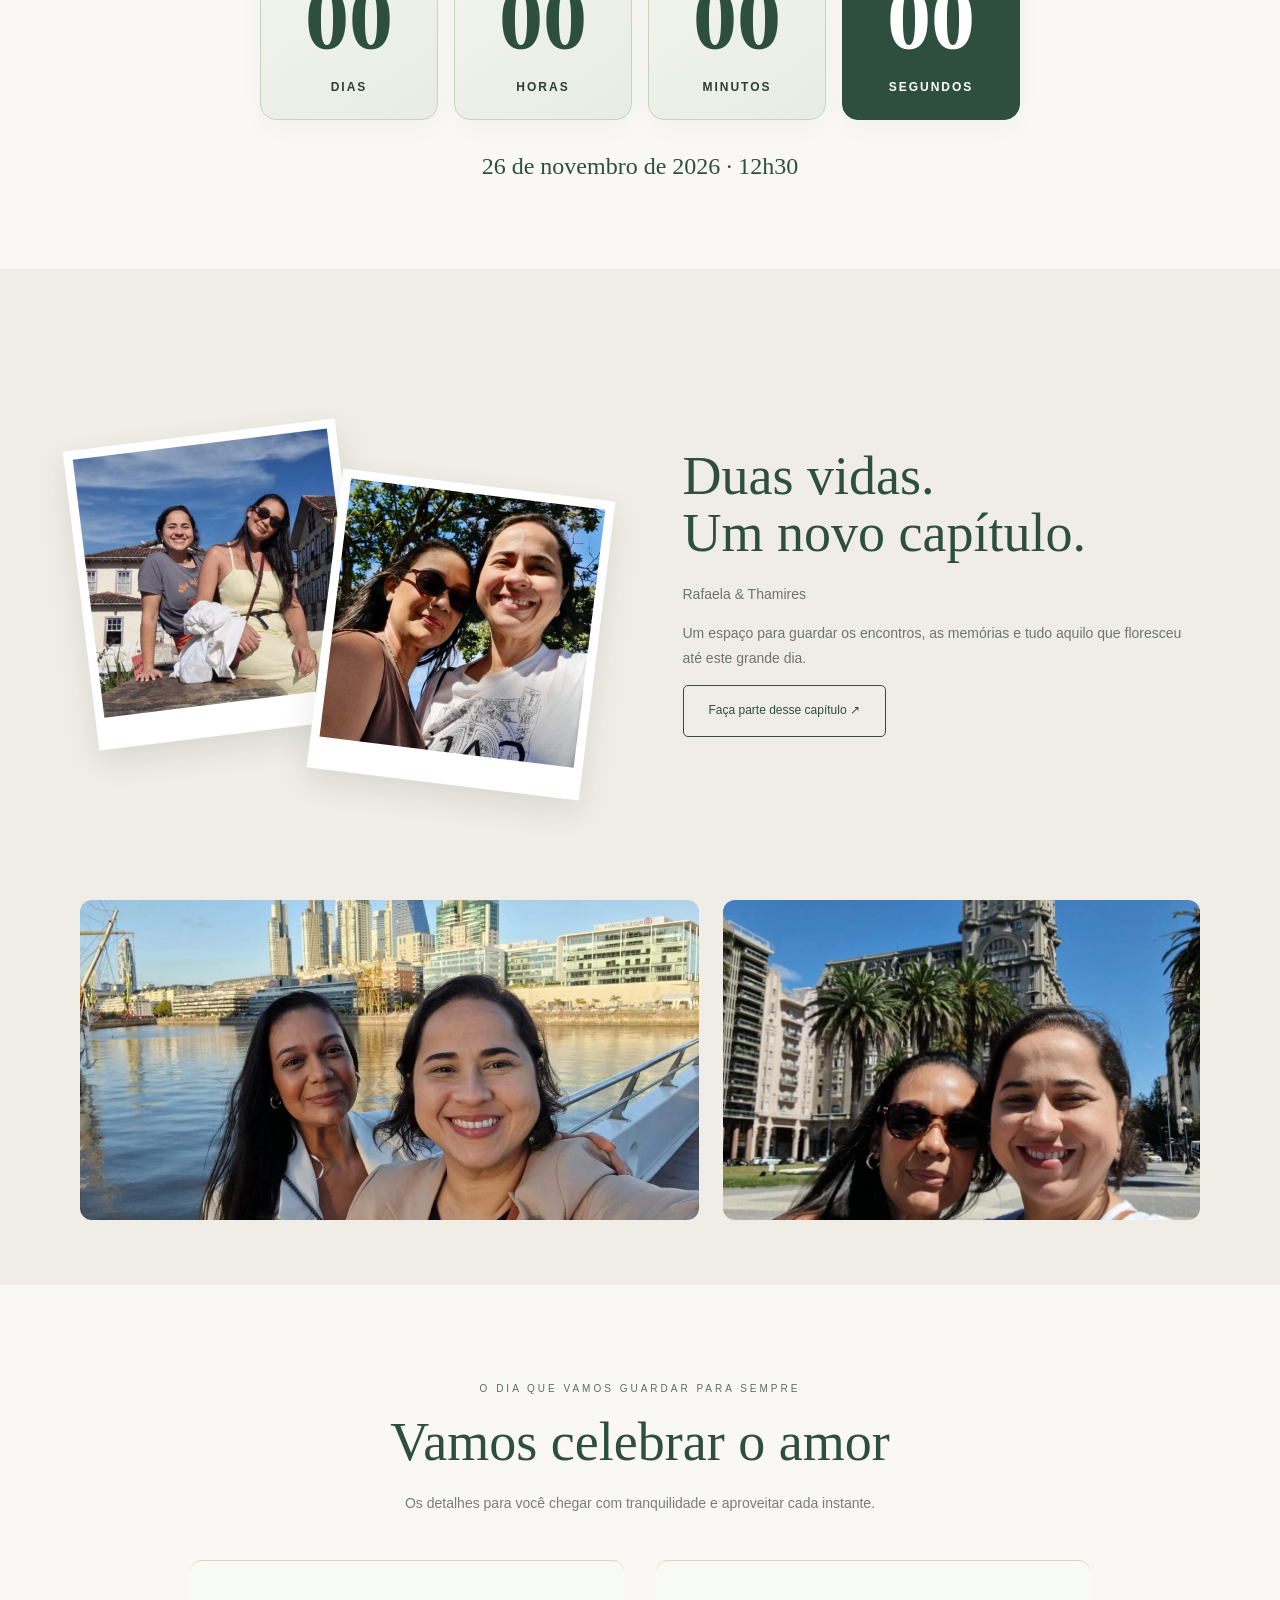
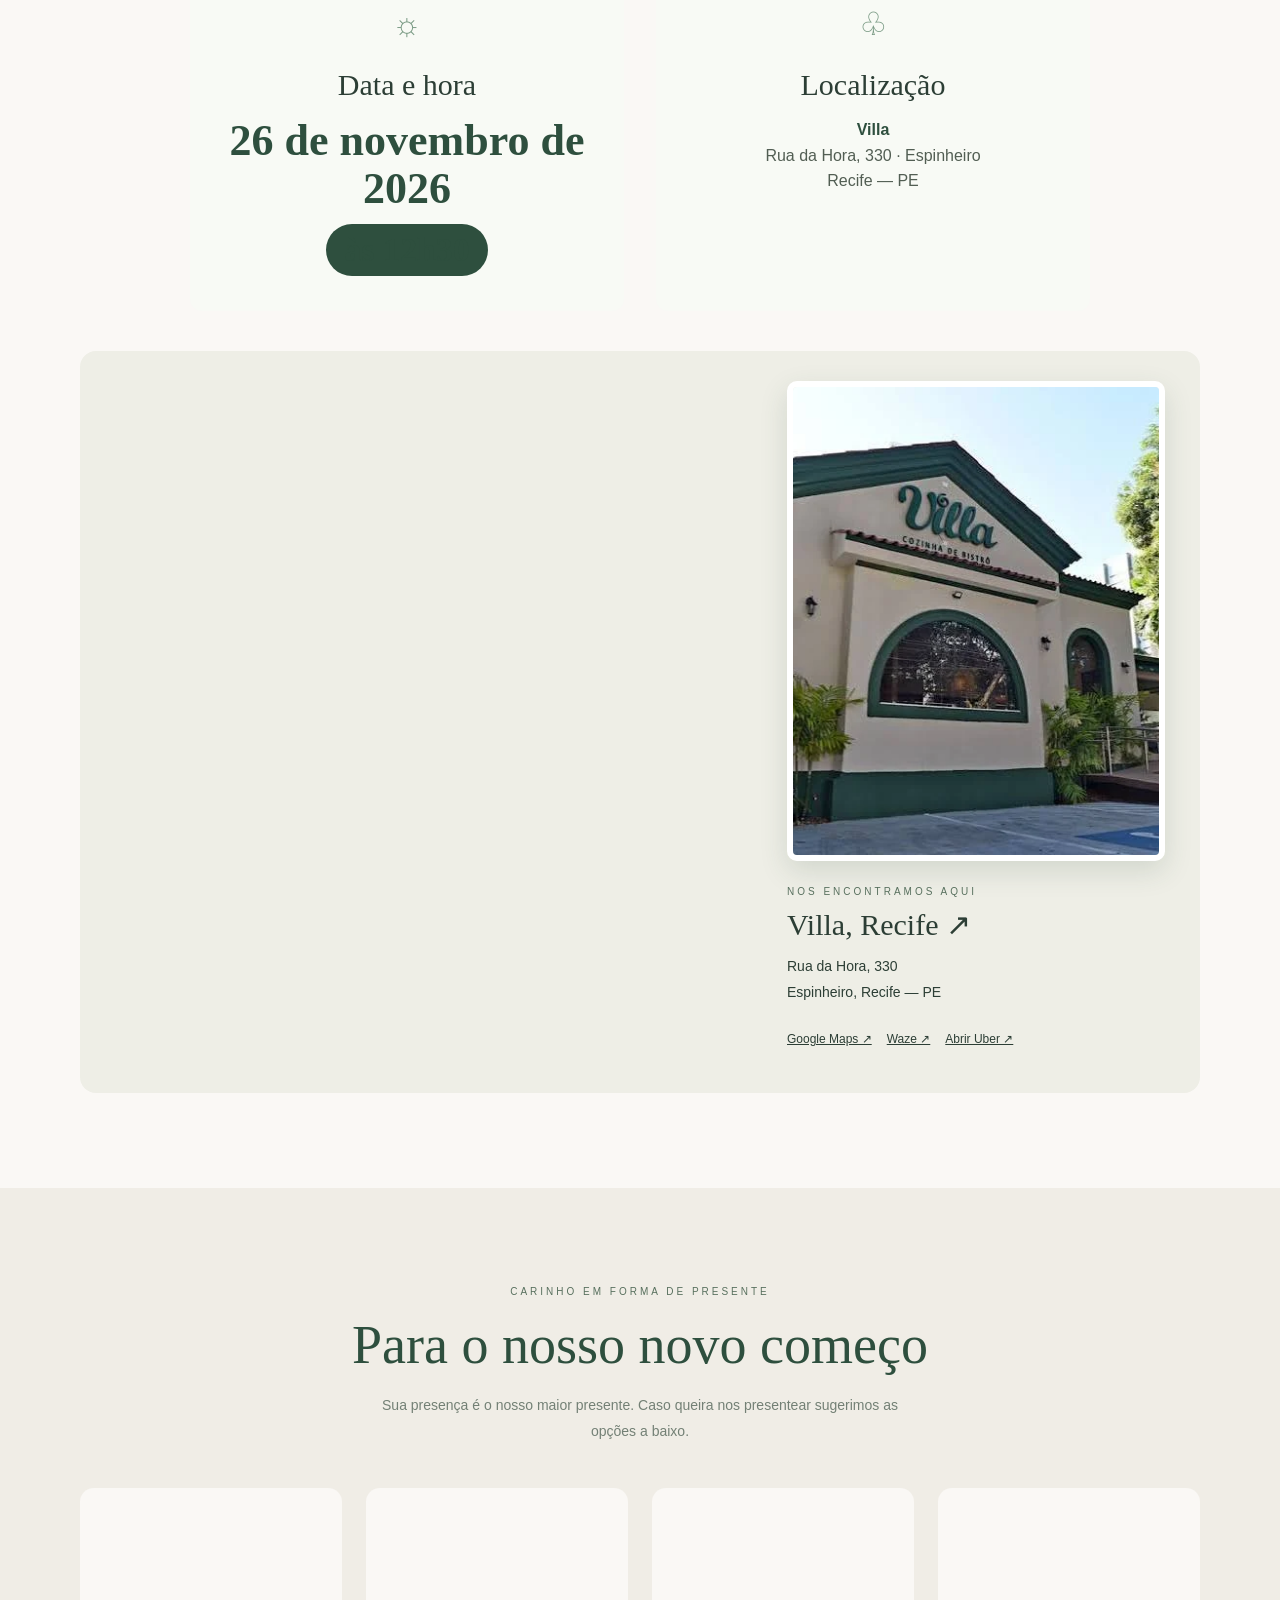
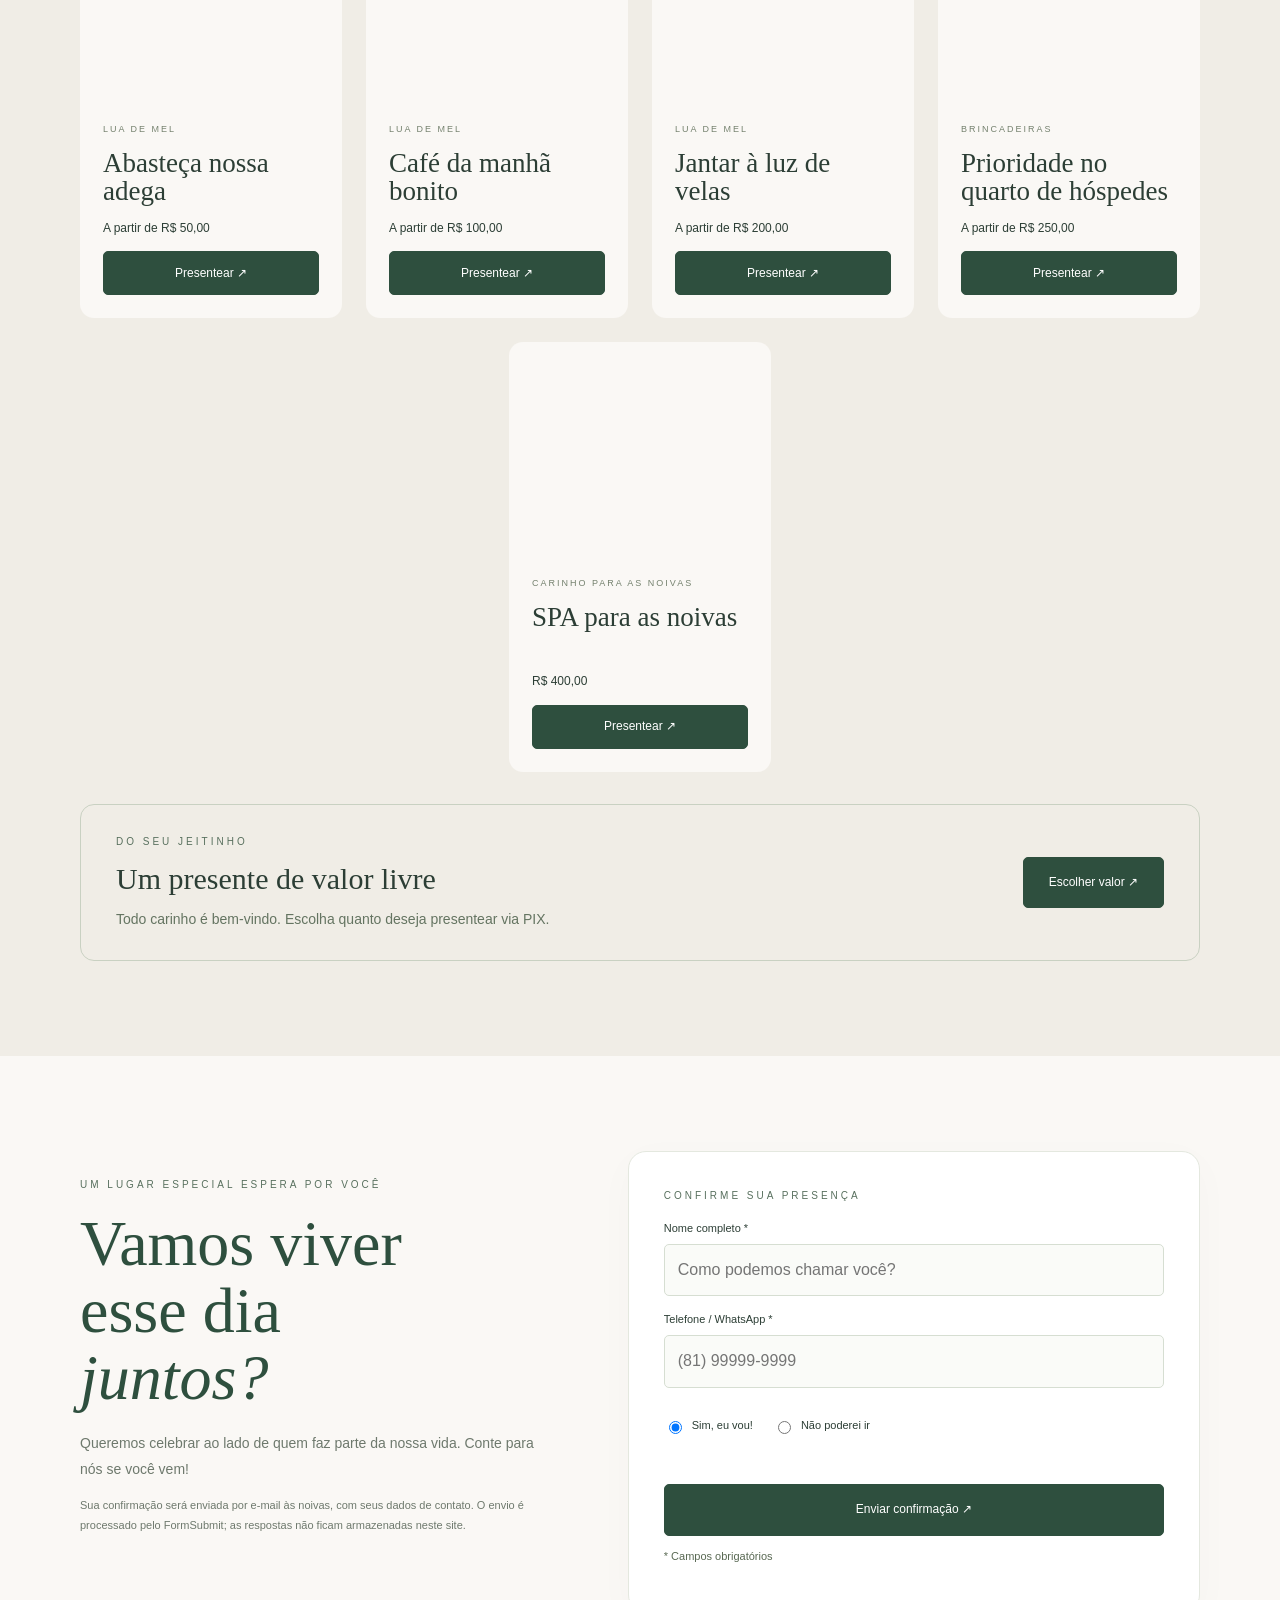
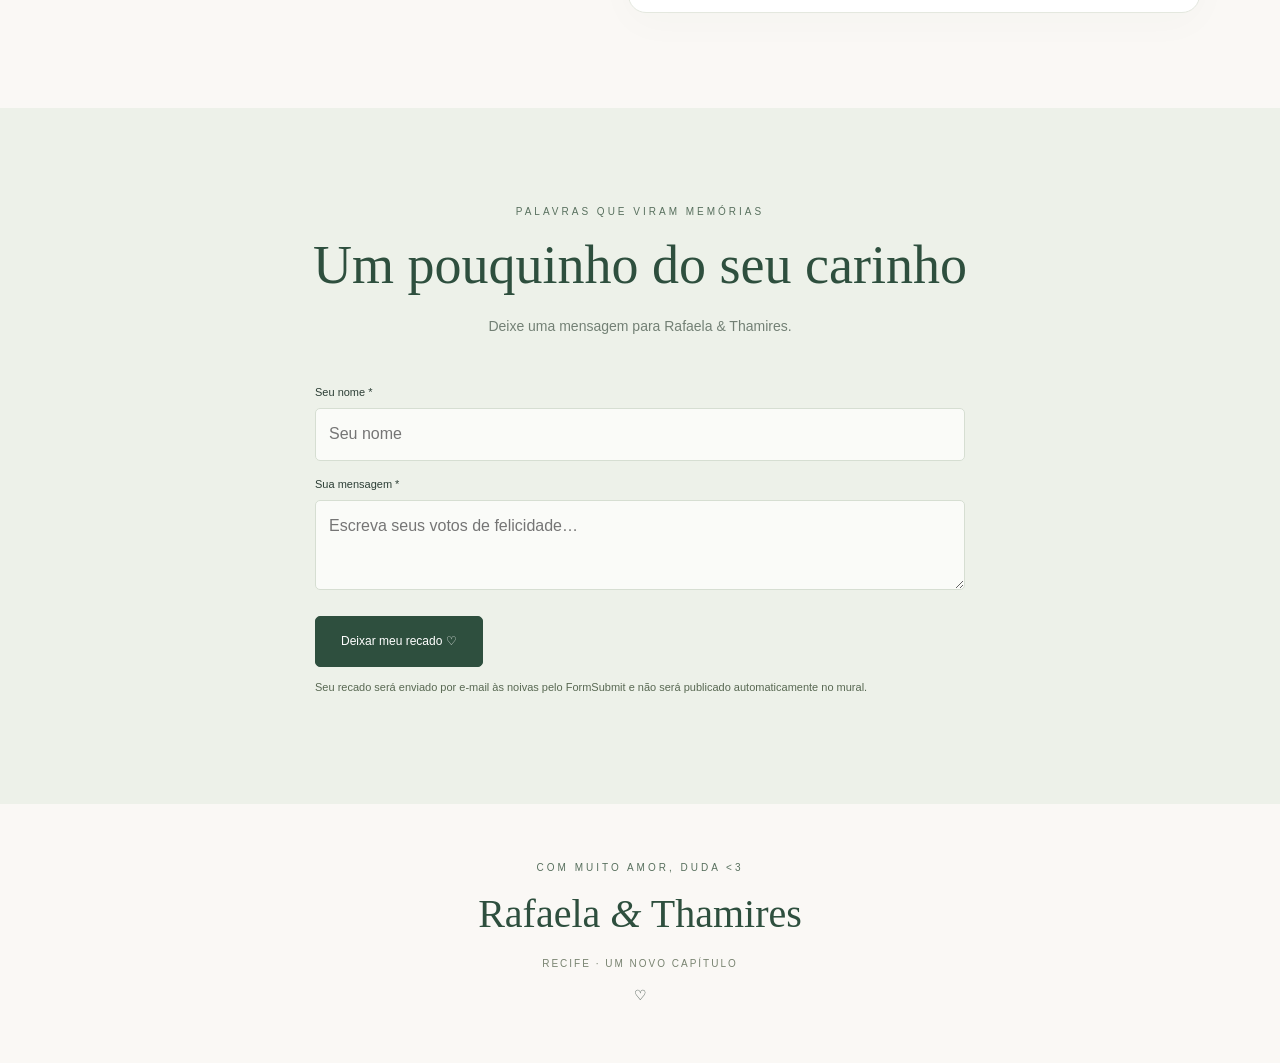
==== commit ebe33825: "Update wedding gifts and RSVP form" ====
--- a/index.html
+++ b/index.html
@@ -4,13 +4,13 @@
 <meta charset="utf-8">
 <meta name="viewport" content="width=device-width,initial-scale=1">
 <meta name="referrer" content="no-referrer">
-<meta http-equiv="Content-Security-Policy" content="default-src 'self'; script-src 'self'; style-src 'self' https://fonts.googleapis.com; font-src 'self' https://fonts.gstatic.com; img-src 'self'; frame-src https://maps.google.com https://www.google.com; connect-src 'none'; object-src 'none'; base-uri 'none'; form-action https://formsubmit.co; upgrade-insecure-requests">
+<meta http-equiv="Content-Security-Policy" content="default-src 'self'; script-src 'self'; style-src 'self' https://fonts.googleapis.com; font-src 'self' https://fonts.gstatic.com; img-src 'self'; frame-src https://maps.google.com https://www.google.com; connect-src https://formsubmit.co; object-src 'none'; base-uri 'none'; form-action https://formsubmit.co; upgrade-insecure-requests">
 <meta name="description" content="Celebre o casamento de Rafaela e Thamires. Detalhes, presentes e mensagens de carinho.">
 <title>Rafaela &amp; Thamires | Nosso grande dia</title>
 <link rel="preconnect" href="https://fonts.googleapis.com">
 <link rel="preconnect" href="https://fonts.gstatic.com" crossorigin>
 <link href="https://fonts.googleapis.com/css2?family=Cormorant+Garamond:ital,wght@0,400;0,500;0,600;1,400;1,500&family=Inter:wght@400;500;600&display=swap" rel="stylesheet">
-<link rel="stylesheet" href="assets/styles.css">
+<link rel="stylesheet" href="styles.css">
 </head>
 <body><a href="#main" class="skip">Pular para o conteúdo</a>
 <header><a href="#home" class="logo" aria-label="Rafaela e Thamires, início">R <span>&</span> T</a><button class="menu-toggle" aria-label="Abrir menu" aria-expanded="false">☰</button><nav aria-label="Navegação principal"><a href="#home">Home</a><a href="#casal">O Casal</a><a href="#recepcao">Recepção</a><a href="#presentes">Lista de Presentes</a><a href="#mural">Mural de Recados</a><a href="#rsvp" class="btn">Confirmar presença ↗</a></nav></header>
@@ -25,8 +25,8 @@
 <div class="map"><iframe loading="lazy" title="Mapa do endereço da recepção" src="https://maps.google.com/maps?q=Rua%20da%20Hora%20330%20Recife&output=embed"></iframe><div class="map-info">
   <img loading="lazy" src="assets/villa.webp" alt="Fachada do restaurante Villa Cozinha de Bistrô" class="venue-photo photo" width="638" height="480">
   <div class="eyebrow">NOS ENCONTRAMOS AQUI</div><h3><a class="venue-link" href="https://www.instagram.com/villabistro/?hl=en" target="_blank" rel="noopener noreferrer">Villa, Recife ↗</a></h3><p>Rua da Hora, 330<br>Espinheiro, Recife — PE</p><a target="_blank" rel="noopener noreferrer" href="https://www.google.com/maps/search/?api=1&query=Rua+da+Hora+330+Recife">Google Maps ↗</a><a target="_blank" rel="noopener noreferrer" href="https://waze.com/ul?q=Rua%20da%20Hora%20330%20Recife&navigate=yes">Waze ↗</a><a target="_blank" rel="noopener noreferrer" href="https://m.uber.com/looking">Abrir Uber ↗</a></div></div></section>
-<section class="gifts" id="presentes"><div class="section-head"><div class="eyebrow">CARINHO EM FORMA DE PRESENTE</div><h2>Para o nosso novo começo</h2><p>Sua presença é o nosso maior presente. Se quiser nos mimar, escolha um carinho para o nosso novo começo. Os valores são apenas o início: você pode presentear com mais, se desejar.</p></div><div class="filters" role="group" aria-label="Filtrar presentes"><button class="chip active" data-filter="Todos">Todos</button><button class="chip" data-filter="Lua de mel">Lua de mel</button><button class="chip" data-filter="Brincadeiras">Brincadeiras</button><button class="chip" data-filter="price">Até R$ 150</button></div><div class="gift-grid" id="gift-grid"></div><div class="free-gift"><div><div class="eyebrow">DO SEU JEITINHO</div><h3>Um presente de valor livre</h3><p>Todo carinho é bem-vindo. Escolha quanto deseja presentear via PIX.</p></div><button class="btn" id="free-gift">Escolher valor ↗</button></div></section>
-<section class="rsvp" id="rsvp"><div class="rsvp-copy"><div class="eyebrow">UM LUGAR ESPECIAL ESPERA POR VOCÊ</div><h2>Vamos viver<br>esse dia<br><i>juntos?</i></h2><p>Queremos celebrar ao lado de quem faz parte da nossa vida. Conte para nós se você vem!</p><p class="notice">Sua confirmação será enviada por e-mail às noivas, com seus dados de contato. O envio é processado pelo FormSubmit; as respostas não ficam armazenadas neste site.</p></div><form class="form-card" id="rsvp-form" autocomplete="off" action="https://formsubmit.co/rafaetham@gmail.com" method="POST"><input type="hidden" name="_subject" value="Confirmação de presença — Rafaela & Thamires"><input type="hidden" name="_template" value="table"><input type="hidden" name="_url" value="https://rafa-e-tantan.luckycalf67.chatgpt.site/"><input type="hidden" name="_next" value="https://rafa-e-tantan.luckycalf67.chatgpt.site/obrigada.html"><input type="text" name="_honey" class="honeypot" tabindex="-1" autocomplete="off" aria-hidden="true"><div class="eyebrow">CONFIRME SUA PRESENÇA</div><label for="fullname">Nome completo *</label><input id="fullname" name="name" required minlength="3" maxlength="100" autocomplete="name" placeholder="Como podemos chamar você?"><label for="phone">Telefone / WhatsApp *</label><input id="phone" name="phone" type="tel" required pattern="[+() 0-9-]{10,20}" autocomplete="tel" placeholder="(81) 99999-9999"><div class="radio"><label><input type="radio" name="attend" value="sim" checked> Sim, eu vou!</label><label><input type="radio" name="attend" value="nao"> Não poderei ir</label></div><button class="btn" type="submit">Enviar confirmação ↗</button><p class="notice">* Campos obrigatórios</p></form></section>
+<section class="gifts" id="presentes"><div class="section-head"><div class="eyebrow">CARINHO EM FORMA DE PRESENTE</div><h2>Para o nosso novo começo</h2><p>Sua presença é o nosso maior presente. Caso queira nos presentear sugerimos as opções a baixo.</p></div><div class="gift-grid" id="gift-grid"></div><div class="free-gift"><div><div class="eyebrow">DO SEU JEITINHO</div><h3>Um presente de valor livre</h3><p>Todo carinho é bem-vindo. Escolha quanto deseja presentear via PIX.</p></div><button class="btn" id="free-gift">Escolher valor ↗</button></div></section>
+<section class="rsvp" id="rsvp"><div class="rsvp-copy"><div class="eyebrow">UM LUGAR ESPECIAL ESPERA POR VOCÊ</div><h2>Vamos viver<br>esse dia<br><i>juntos?</i></h2><p>Queremos celebrar ao lado de quem faz parte da nossa vida. Conte para nós se você vem!</p><p class="notice">Sua confirmação será enviada por e-mail às noivas, com seus dados de contato. O envio é processado pelo FormSubmit; as respostas não ficam armazenadas neste site.</p></div><form class="form-card" id="rsvp-form" autocomplete="off" action="https://formsubmit.co/rafaetham@gmail.com" method="POST"><input type="hidden" name="_subject" value="Confirmação de presença — Rafaela & Thamires"><input type="hidden" name="_template" value="table"><input type="hidden" name="_url" value="https://rafa-e-tantan.luckycalf67.chatgpt.site/"><input type="text" name="_honey" class="honeypot" tabindex="-1" autocomplete="off" aria-hidden="true"><div class="eyebrow">CONFIRME SUA PRESENÇA</div><label for="fullname">Nome completo *</label><input id="fullname" name="name" required minlength="3" maxlength="100" autocomplete="name" placeholder="Como podemos chamar você?"><label for="phone">Telefone / WhatsApp *</label><input id="phone" name="phone" type="tel" required pattern="[+() 0-9-]{10,20}" autocomplete="tel" placeholder="(81) 99999-9999"><div class="radio"><label><input type="radio" name="attend" value="sim" checked> Sim, eu vou!</label><label><input type="radio" name="attend" value="nao"> Não poderei ir</label></div><button class="btn" type="submit">Enviar confirmação ↗</button><p class="notice">* Campos obrigatórios</p><p class="form-feedback notice" role="status" aria-live="polite" hidden></p></form></section>
 <section class="guestbook" id="mural"><div class="section-head"><div class="eyebrow">PALAVRAS QUE VIRAM MEMÓRIAS</div><h2>Um pouquinho do seu carinho</h2><p>Deixe uma mensagem para Rafaela & Thamires.</p></div><form class="guest-form" id="guest-form" action="https://formsubmit.co/rafaetham@gmail.com" method="POST"><input type="hidden" name="_subject" value="Recado para Rafaela & Thamires"><input type="hidden" name="_template" value="table"><input type="hidden" name="_url" value="https://rafa-e-tantan.luckycalf67.chatgpt.site/"><input type="hidden" name="_next" value="https://rafa-e-tantan.luckycalf67.chatgpt.site/obrigada.html"><input type="text" name="_honey" class="honeypot" tabindex="-1" autocomplete="off" aria-hidden="true"><label for="guest-name">Seu nome *</label><input id="guest-name" name="Nome" required maxlength="70" placeholder="Seu nome"><label for="guest-message">Sua mensagem *</label><textarea id="guest-message" name="Mensagem" required maxlength="1000" placeholder="Escreva seus votos de felicidade…"></textarea><button class="btn">Deixar meu recado ♡</button><p class="notice">Seu recado será enviado por e-mail às noivas pelo FormSubmit e não será publicado automaticamente no mural.</p></form></section></main><footer><div class="eyebrow">com muito amor, duda &lt;3</div><h2>Rafaela <i>&</i> Thamires</h2><p>RECIFE · UM NOVO CAPÍTULO</p><span style="color:var(--sage)">♡</span></footer>
 <dialog id="checkout" aria-labelledby="gift-title"><button class="close" aria-label="Fechar">×</button><div class="eyebrow">UM GESTO DE CARINHO</div><h3 id="gift-title"></h3><p id="gift-price"></p><form id="gift-form"><label for="gift-amount">Quanto você quer presentear? (R$) *</label><input id="gift-amount" type="number" min="50" step="0.01" required inputmode="decimal"><div class="amount-options" role="group" aria-label="Valores sugeridos"><button type="button" data-amount="50">R$ 50</button><button type="button" data-amount="100">R$ 100</button><button type="button" data-amount="150">R$ 150</button><button type="button" data-amount="250">R$ 250</button></div><div class="card-panel"><strong>Cartão de crédito ou débito</strong><p class="notice">Escolha um dos valores disponíveis. O pagamento é concluído no checkout do PagBank, conforme as opções oferecidas por ele.</p><div class="card-links"><a class="btn outline" href="https://pag.ae/82hdM58jp" target="_blank" rel="noopener noreferrer">R$ 50 ↗</a><a class="btn outline" href="https://pag.ae/82hdWCx7J" target="_blank" rel="noopener noreferrer">R$ 100 ↗</a><a class="btn outline" href="https://pag.ae/82he6LjQp" target="_blank" rel="noopener noreferrer">R$ 200 ↗</a></div><p class="notice">Infelizmente, não conseguimos links de cartão para os outros valores. Para eles, você pode presentear via PIX.</p></div><div class="pix-panel"><strong>Presente via PIX</strong><p class="notice">Um gesto de carinho do seu jeito. Você pode aumentar o valor como desejar.</p><img class="pix-image" src="assets/pix-rafaela.jpeg" alt="QR Code PIX de Rafaela Cruz Souza Leão, Banco Inter, para pagamento com valor livre"><p class="notice"><strong>Rafaela Cruz Souza Leão</strong><br>Banco Inter<br>Chave PIX (telefone): (81) 99768-6460</p><button type="button" class="btn" id="copy-pix">Copiar chave PIX</button><a class="pix-download" href="assets/pix-rafaela.jpeg" download="pix-rafaela.jpeg">Baixar QR Code</a><p class="notice" id="pix-instruction">No aplicativo do banco, escaneie ou importe o QR Code e informe o valor que deseja presentear. Confira o nome da destinatária antes de concluir. O site não confirma o pagamento automaticamente.</p></div></form></dialog><dialog id="lightbox" aria-label="Foto ampliada"><button class="close" aria-label="Fechar imagem">×</button><img alt="Imagem ampliada"></dialog><div class="toast" hidden role="status"></div>
 
--- a/styles.css
+++ b/styles.css
@@ -0,0 +1,203 @@
+/* ========== Base ========== */
+:root{--paper:#faf8f5;--sand:#f0ede6;--mist:#edf1e9;--green:#2e4f3e;--sage:#7a9a84;--gold:#c5a059;--ink:#2c3e35;--muted:#627065;--maxw:1120px;--gutter:max(6%,calc((100% - var(--maxw))/2));--serif:'Cormorant Garamond',Georgia,serif}
+*{box-sizing:border-box}
+html{scroll-behavior:smooth;scroll-padding-top:90px}
+body{margin:0;background:var(--paper);color:var(--ink);font:14px/1.8 Inter,sans-serif}
+h1,h2,h3,.serif{font-family:var(--serif);font-weight:400;line-height:1.05}
+h2{font-size:54px;margin:16px 0 20px;color:var(--green)}
+h3{font-size:30px;margin:16px 0}
+a{color:inherit;text-decoration:none}
+img{max-width:100%}
+button,input,textarea,select{font:inherit}
+button,a,input,textarea,select{outline-offset:5px}
+button{cursor:pointer}
+button:focus-visible,a:focus-visible{outline:2px solid var(--green)}
+section{padding:95px var(--gutter)}
+.section-head{text-align:center;margin-bottom:44px}
+.section-head p{color:#738075;max-width:520px;margin:auto}
+.eyebrow{text-transform:uppercase;letter-spacing:3px;font-size:10px;font-weight:500;color:#58705e}
+.honeypot{display:none!important}
+.skip{position:fixed;left:12px;top:-90px;background:#fff;padding:12px;z-index:100}
+.skip:focus{top:10px}
+
+/* ========== Buttons ========== */
+.btn{display:inline-flex;justify-content:center;align-items:center;gap:16px;min-height:44px;padding:14px 25px;background:var(--green);color:#fff;border:1px solid var(--green);border-radius:5px;font-size:12px;transition:.3s}
+.btn:hover{background:#446650;transform:translateY(-2px)}
+.outline{background:transparent;color:var(--green)}
+.outline:hover{color:#fff}
+
+/* ========== Header / nav ========== */
+header{height:88px;display:flex;align-items:center;justify-content:space-between;padding:0 5%;background:#faf8f5f5;position:sticky;top:0;z-index:10;border-bottom:1px solid #2e4f3e15}
+.logo{font:32px var(--serif);border-bottom:1px solid var(--sage);padding:0 12px}
+.logo span{font-style:italic;color:var(--sage)}
+nav{display:flex;gap:28px;align-items:center;font-size:11px}
+nav a:hover{color:var(--sage)}
+nav a.btn:hover{color:#fff}
+.menu-toggle{display:none;min-width:48px;min-height:44px;border:0;background:none;font-size:24px;color:var(--green)}
+
+/* ========== Hero ========== */
+.hero{min-height:690px;display:grid;grid-template-columns:52% 48%}
+.hero-copy{padding:78px 9% 65px 13%}
+.hero h1{font-size:clamp(65px,6.6vw,104px);margin:24px 0;color:var(--green);letter-spacing:-3px}
+.hero h1 em{color:var(--sage)}
+.hero .intro{max-width:360px;color:#6a756b;margin:24px 0 30px}
+.hero .actions{display:flex;flex-wrap:wrap;gap:10px}
+.hero-art{position:relative;min-height:600px;background:#dfe4d9;overflow:hidden}
+.hero-art img{position:absolute;inset:0;width:100%;height:100%;object-fit:cover;object-position:center 42%}
+.date-line{margin-top:32px;display:flex;flex-wrap:wrap;gap:18px;align-items:center;font-size:16px;font-weight:600;letter-spacing:1.5px;color:#203d2d}
+.date-line:before{content:'';width:42px;height:1px;background:var(--gold)}
+.strip{text-align:center;background:var(--mist);padding:28px;font:italic 24px var(--serif);color:#5b725c}
+
+/* ========== Welcome + countdown ========== */
+.welcome{max-width:850px;margin:auto;padding:85px 24px;text-align:center}
+.welcome h2{font-size:45px}
+.welcome p{color:var(--muted)}
+.welcome p:first-of-type{font:24px/1.5 var(--serif);color:var(--green)}
+.botanical{display:block;width:105px;height:55px;margin:0 auto 20px;color:var(--sage)}
+.countdown-wrap{margin:48px auto 0;padding-top:35px;border-top:1px solid #c5a05950}
+.countdown-wrap>.eyebrow{margin-bottom:24px;font-size:12px;font-weight:600}
+.countdown{display:grid;grid-template-columns:repeat(4,minmax(0,1fr));gap:16px;max-width:760px;margin:0 auto}
+.time-card{padding:27px 10px 20px;background:linear-gradient(145deg,#f2f5ed,#e7ede2);border:1px solid #c7d2bf;border-radius:16px;box-shadow:0 8px 24px #2e4f3e08}
+.time-card:last-child{background:var(--green);border-color:var(--green);color:#fff}
+.time-number{display:block;font:600 clamp(48px,7vw,88px)/1.05 var(--serif);font-variant-numeric:tabular-nums;color:var(--green)}
+.time-card:last-child .time-number{color:#fff}
+.time-label{display:block;margin-top:12px;font-size:12px;font-weight:600;letter-spacing:2px;text-transform:uppercase}
+.time-card.changed .time-number{animation:count-in .45s cubic-bezier(.2,.7,.3,1)}
+.countdown-date{margin:28px 0 0!important;font:600 clamp(26px,3.6vw,38px)/1.2 var(--serif);color:var(--green)!important}
+@keyframes count-in{from{transform:translateY(12px);opacity:.25}to{transform:none;opacity:1}}
+
+/* ========== Story + photos ========== */
+.story{display:grid;grid-template-columns:1fr 1fr;gap:85px;align-items:center;background:var(--sand)}
+.story p{color:#6c776b}
+.photo-pair{display:flex;align-items:center;padding:20px 0}
+.photo-pair button{width:57%;padding:9px 9px 32px;border:0;background:#fff;box-shadow:0 12px 30px #344b3420;transform:rotate(-7deg)}
+.photo-pair button+button{margin-left:-30px;margin-top:100px;transform:rotate(7deg)}
+.photo-pair img{display:block;width:100%;height:260px;object-fit:cover}
+.extra-gallery{display:grid;grid-template-columns:1.3fr 1fr;gap:24px;padding:0 var(--gutter) 65px;background:var(--sand)}
+.extra-gallery button{padding:0;border:0;border-radius:12px;background:none;overflow:hidden}
+.extra-gallery img{display:block;width:100%;height:320px;object-fit:cover}
+
+/* ========== Reception ========== */
+.details{display:grid;grid-template-columns:repeat(2,1fr);gap:32px;max-width:900px;margin:0 auto 40px}
+.detail{padding:35px 20px;text-align:center;background:#f8faf5;border-top:1px solid #c5a05970;border-radius:12px}
+.symbol{font-size:32px;color:var(--sage)}
+.detail p{margin:0;font-size:16px;line-height:1.6;color:#525e53}
+.detail strong{color:var(--green)}
+.detail-date{display:block;font:600 clamp(32px,4vw,44px)/1.1 var(--serif);color:var(--green)}
+.detail-time{display:inline-block;margin-top:10px;padding:4px 18px;font:600 clamp(26px,3vw,34px)/1.3 var(--serif);color:#fff;background:var(--green);border-radius:30px}
+.map{display:grid;grid-template-columns:1.5fr 1fr;background:#eeeee6;border-radius:16px;overflow:hidden}
+.map iframe{display:block;width:100%;height:100%;min-height:420px;border:0;filter:saturate(.45)}
+.map-info{padding:30px 35px}
+.venue-photo{display:block;width:100%;aspect-ratio:4/3;object-fit:cover;object-position:center 40%;margin-bottom:22px;border:6px solid #fff;border-radius:10px;box-shadow:0 10px 28px #2e4f3e26;cursor:zoom-in}
+.map-info h3{margin:8px 0 12px}
+.map-info a:not(.venue-link){display:inline-block;min-height:44px;padding:10px 0;margin-right:15px;font-size:12px;text-decoration:underline}
+
+/* ========== Gifts ========== */
+.gifts{background:var(--sand)}
+.gift-grid{display:flex;flex-wrap:wrap;justify-content:center;gap:24px;max-width:var(--maxw);margin:0 auto}
+.gift{flex:1 1 240px;max-width:262px;display:flex;flex-direction:column;background:var(--paper);border-radius:14px;overflow:hidden}
+.gift img{width:100%;height:210px;object-fit:cover;filter:saturate(.65)}
+.gift-body{display:flex;flex-direction:column;flex-grow:1;padding:23px}
+.gift small{font-size:9px;letter-spacing:2px;text-transform:uppercase;color:#74816e}
+.gift h3{font-size:27px;margin:12px 0;min-height:56px}
+.gift-bottom{display:flex;flex-direction:column;gap:12px;margin-top:auto;font-size:12px}
+.gift-bottom .btn{width:100%;padding:8px 17px}
+.empty{width:100%;text-align:center;color:#657462}
+.free-gift{display:flex;align-items:center;justify-content:space-between;gap:30px;max-width:var(--maxw);margin:32px auto 0;padding:28px 35px;border:1px solid #c9d1c2;border-radius:14px}
+.free-gift h3{margin:12px 0}
+.free-gift p{margin:0;color:#647461}
+
+/* ========== RSVP + forms ========== */
+.rsvp{display:grid;grid-template-columns:.8fr 1fr;gap:90px}
+.rsvp-copy{padding-top:25px}
+.rsvp-copy h2{font-size:64px}
+.rsvp-copy p{color:#6e796d}
+.form-card{padding:35px;background:#fff;border:1px solid #e4e8df;border-radius:18px;box-shadow:0 10px 40px #2e4f3e06}
+.form-card .btn{width:100%;margin-top:20px}
+label{display:block;font-size:11px;margin:14px 0 5px}
+input,select,textarea{width:100%;padding:11px 13px;border:1px solid #d6ded2;border-radius:5px;background:#fafbf8;color:var(--ink);font-size:16px}
+textarea{resize:vertical;min-height:90px}
+.radio{display:flex;flex-wrap:wrap;gap:20px;margin:16px 0}
+.radio label{display:flex;gap:7px;align-items:center;min-height:44px;margin:0}
+.radio input{width:auto}
+.notice{font-size:11px;color:#586852}
+.guestbook{background:var(--mist)}
+.guest-form{max-width:650px;margin:auto}
+.guest-form .btn{margin-top:18px}
+
+/* ========== Footer ========== */
+footer{text-align:center;padding:55px 20px}
+footer h2{font-size:40px}
+footer p{font-size:10px;letter-spacing:2px;color:#788370}
+
+/* ========== Dialogs ========== */
+dialog{position:relative;width:90%;max-width:490px;max-height:90dvh;padding:35px;overflow:auto;overscroll-behavior:contain;border:0;border-radius:18px;background:var(--paper);color:var(--ink)}
+dialog::backdrop{background:#132c22aa;backdrop-filter:blur(5px)}
+.close{position:absolute;right:15px;top:12px;min-width:44px;min-height:44px;border:0;background:none;font-size:25px;color:var(--green)}
+#lightbox{max-width:900px;padding:12px;background:#fff}
+#lightbox img{width:100%;max-height:75vh;object-fit:contain}
+.amount-options{display:flex;flex-wrap:wrap;gap:8px;margin:13px 0}
+.amount-options button{padding:6px 13px;border:1px solid #bdcbb8;border-radius:20px;background:var(--mist);color:var(--green);font-size:11px}
+.card-panel{margin-top:25px;padding:20px;border:1px solid #bdcbb8;border-radius:10px}
+.card-links{display:flex;flex-wrap:wrap;gap:8px}
+.card-links .btn{flex:1;padding:10px 12px;white-space:nowrap}
+.pix-panel{margin-top:25px;padding:20px;background:var(--mist);border-radius:10px}
+.pix-panel .btn{width:100%}
+.pix-image{display:block;width:100%;max-width:300px;height:auto;margin:20px auto;border-radius:8px}
+.pix-download{display:block;min-height:44px;padding:9px 0;margin:14px 0;font-size:12px;text-decoration:underline}
+.toast{position:fixed;bottom:max(20px,env(safe-area-inset-bottom));left:50%;transform:translateX(-50%);z-index:99;width:max-content;max-width:90%;padding:15px 28px;background:var(--green);color:#fff;border-radius:8px;box-shadow:0 5px 30px #0002;text-align:center}
+.toast[hidden]{display:none}
+
+/* ========== Responsive ========== */
+@media(max-width:1000px){
+  header{padding:0 4%}nav{gap:15px}nav a{font-size:10px}
+  .hero-copy{padding-left:10%}.hero h1{font-size:78px}
+  .story,.rsvp{gap:40px}
+}
+@media(max-width:760px){
+  html{scroll-padding-top:82px}
+  header{height:72px}
+  .menu-toggle{display:block}
+  nav{display:none;position:absolute;top:72px;left:0;right:0;max-height:calc(100dvh - 72px);overflow:auto;flex-direction:column;padding:24px;background:var(--paper)}
+  nav.open{display:flex}nav a{font-size:13px}
+  .hero{grid-template-columns:1fr}
+  .hero-copy{padding:50px 7% 45px}
+  .hero h1{font-size:clamp(52px,14vw,76px);letter-spacing:-2px}
+  .hero .intro{max-width:90%}
+  .hero .actions .btn{flex:1 1 150px;padding:12px 16px}
+  .hero-art{order:2;min-height:430px}
+  .date-line{gap:10px;font-size:14px;letter-spacing:1px}
+  .date-line:before{width:24px}
+  .strip{font-size:21px;padding:24px}
+  section{padding:65px 7%}
+  h2,.welcome h2{font-size:40px}
+  .story,.rsvp{grid-template-columns:1fr;gap:30px}
+  .story .photo-pair{order:2}
+  .photo-pair button{flex-shrink:0;width:52%}
+  .photo-pair button+button{margin-left:-15px}
+  .photo-pair img{height:200px}
+  .extra-gallery{padding:0 7% 45px;gap:12px}.extra-gallery img{height:220px}
+  .details,.map{grid-template-columns:1fr}
+  .details{gap:20px}
+  .map iframe{min-height:260px;height:260px}
+  .gift-grid{gap:16px}
+  .gift{flex-basis:220px}
+  .gift img{height:150px}
+  .gift-body{padding:15px}
+  .free-gift{flex-direction:column;align-items:flex-start;padding:25px}
+  .rsvp-copy h2{font-size:50px}
+  .form-card{padding:22px 18px}
+}
+@media(max-width:480px){
+  .gift{flex-basis:100%;max-width:100%}
+  .gift img{height:220px}
+  .gift h3{min-height:0}
+  .extra-gallery{grid-template-columns:1fr}
+  .countdown{gap:8px}
+  .time-card{padding:20px 4px 16px;border-radius:11px}
+  .time-label{font-size:10px;letter-spacing:.8px}
+  .countdown-wrap>.eyebrow{font-size:10px;letter-spacing:1.5px}
+  dialog{width:calc(100% - 24px);padding:28px 20px}
+  .eyebrow{letter-spacing:2px}
+}
+@media(prefers-reduced-motion:reduce){html{scroll-behavior:auto}*{transition:none!important;animation:none!important}}
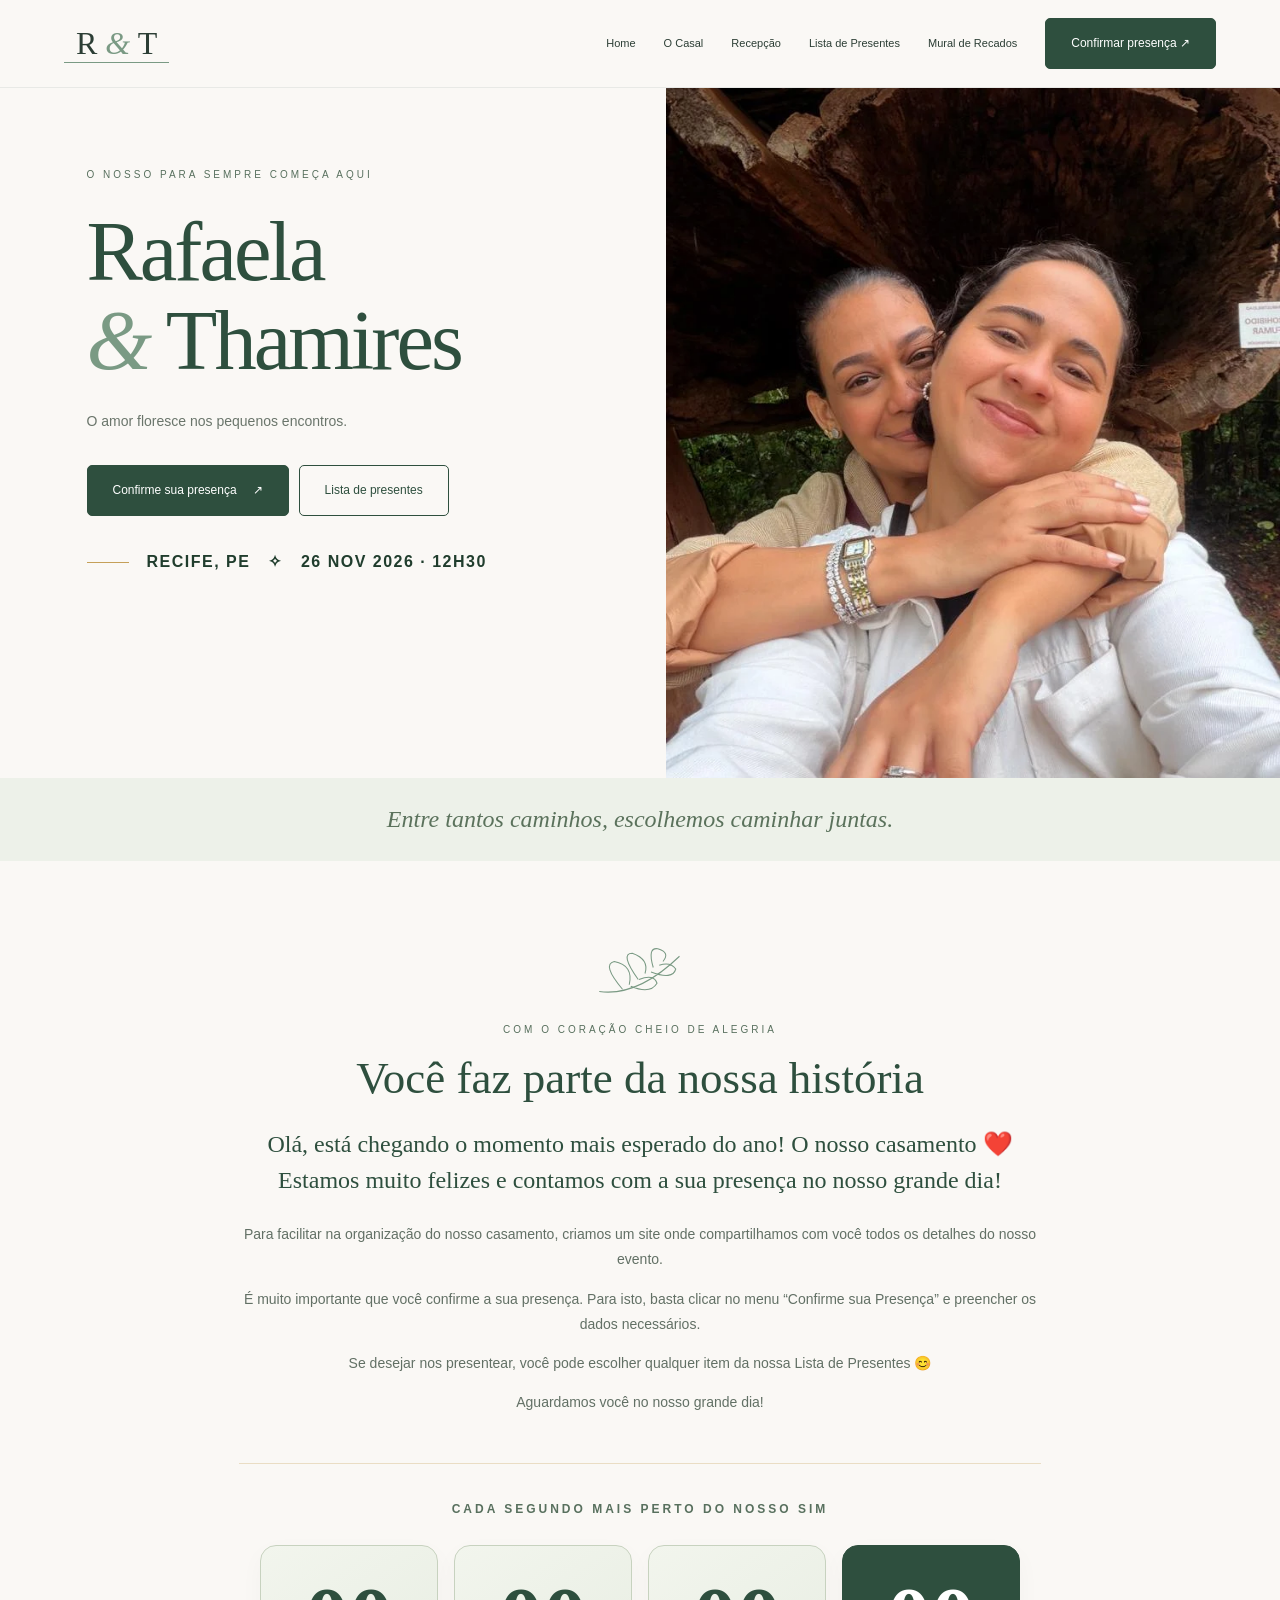
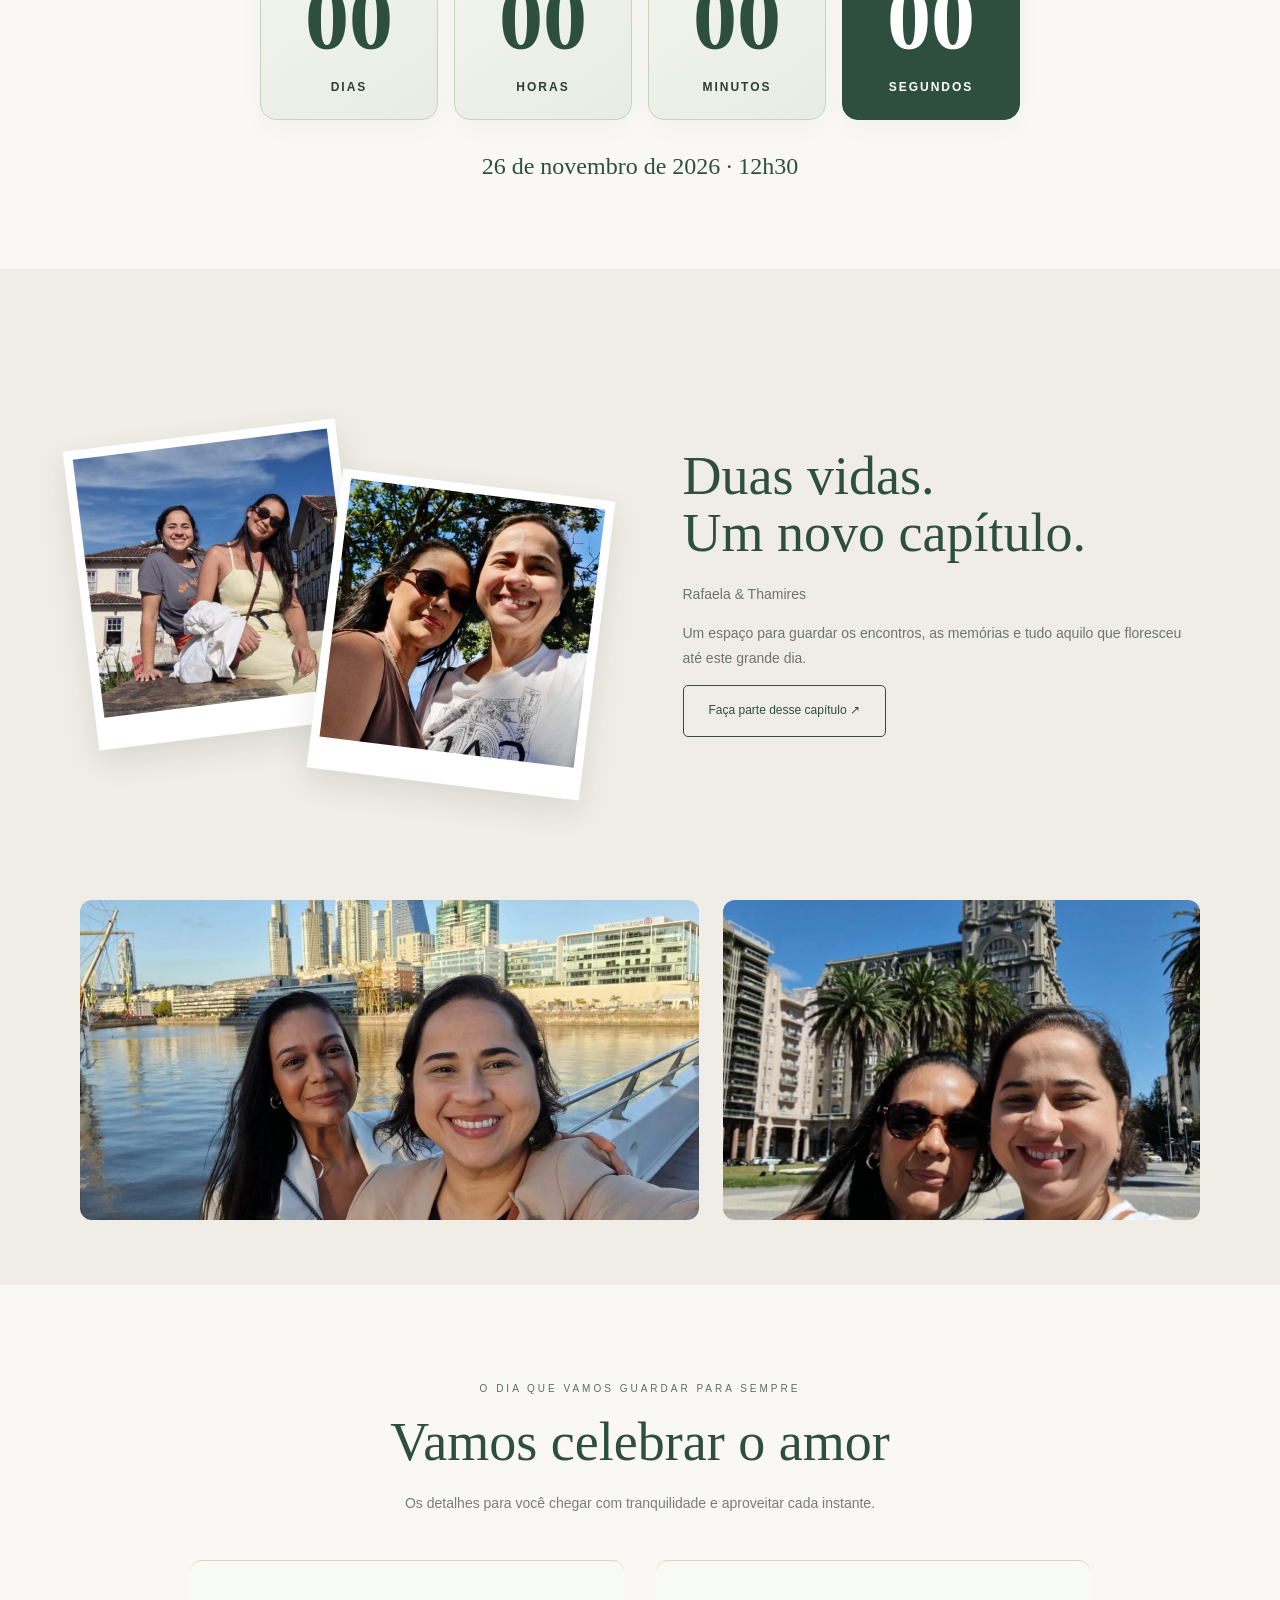
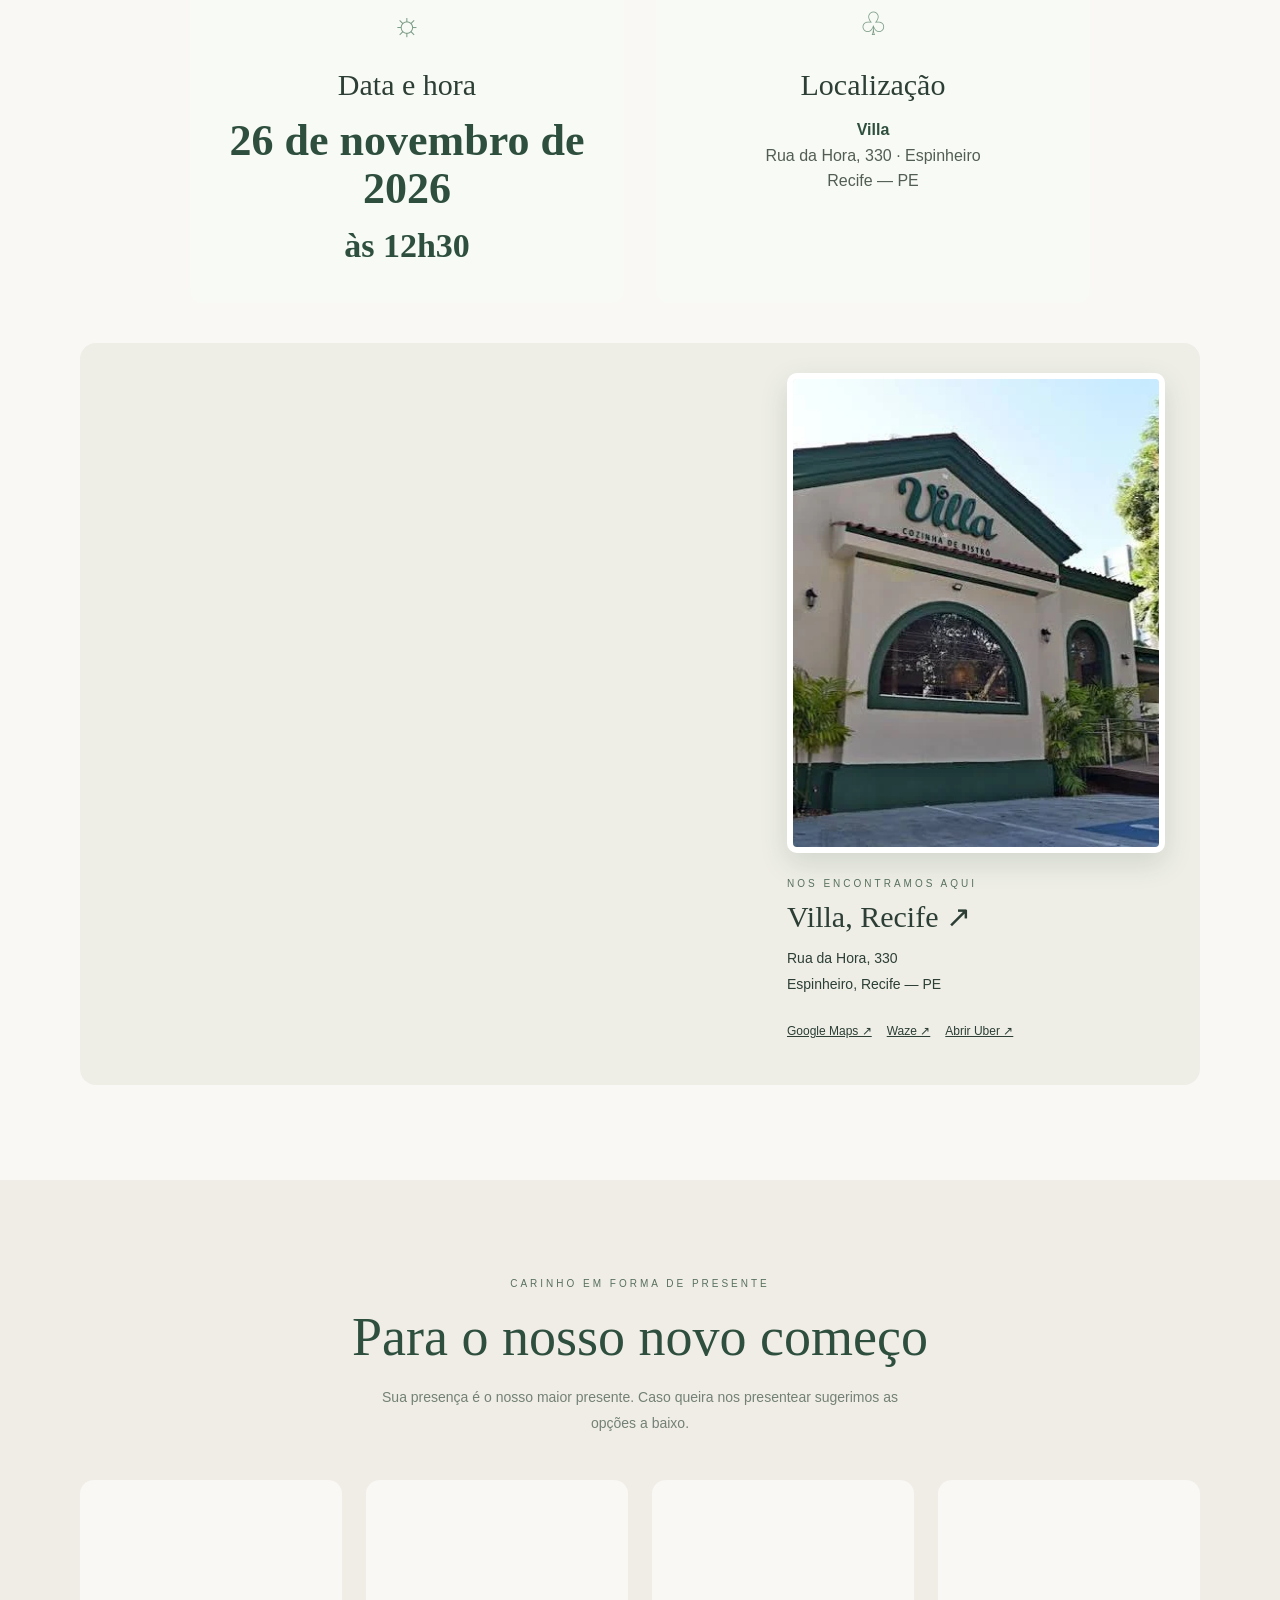
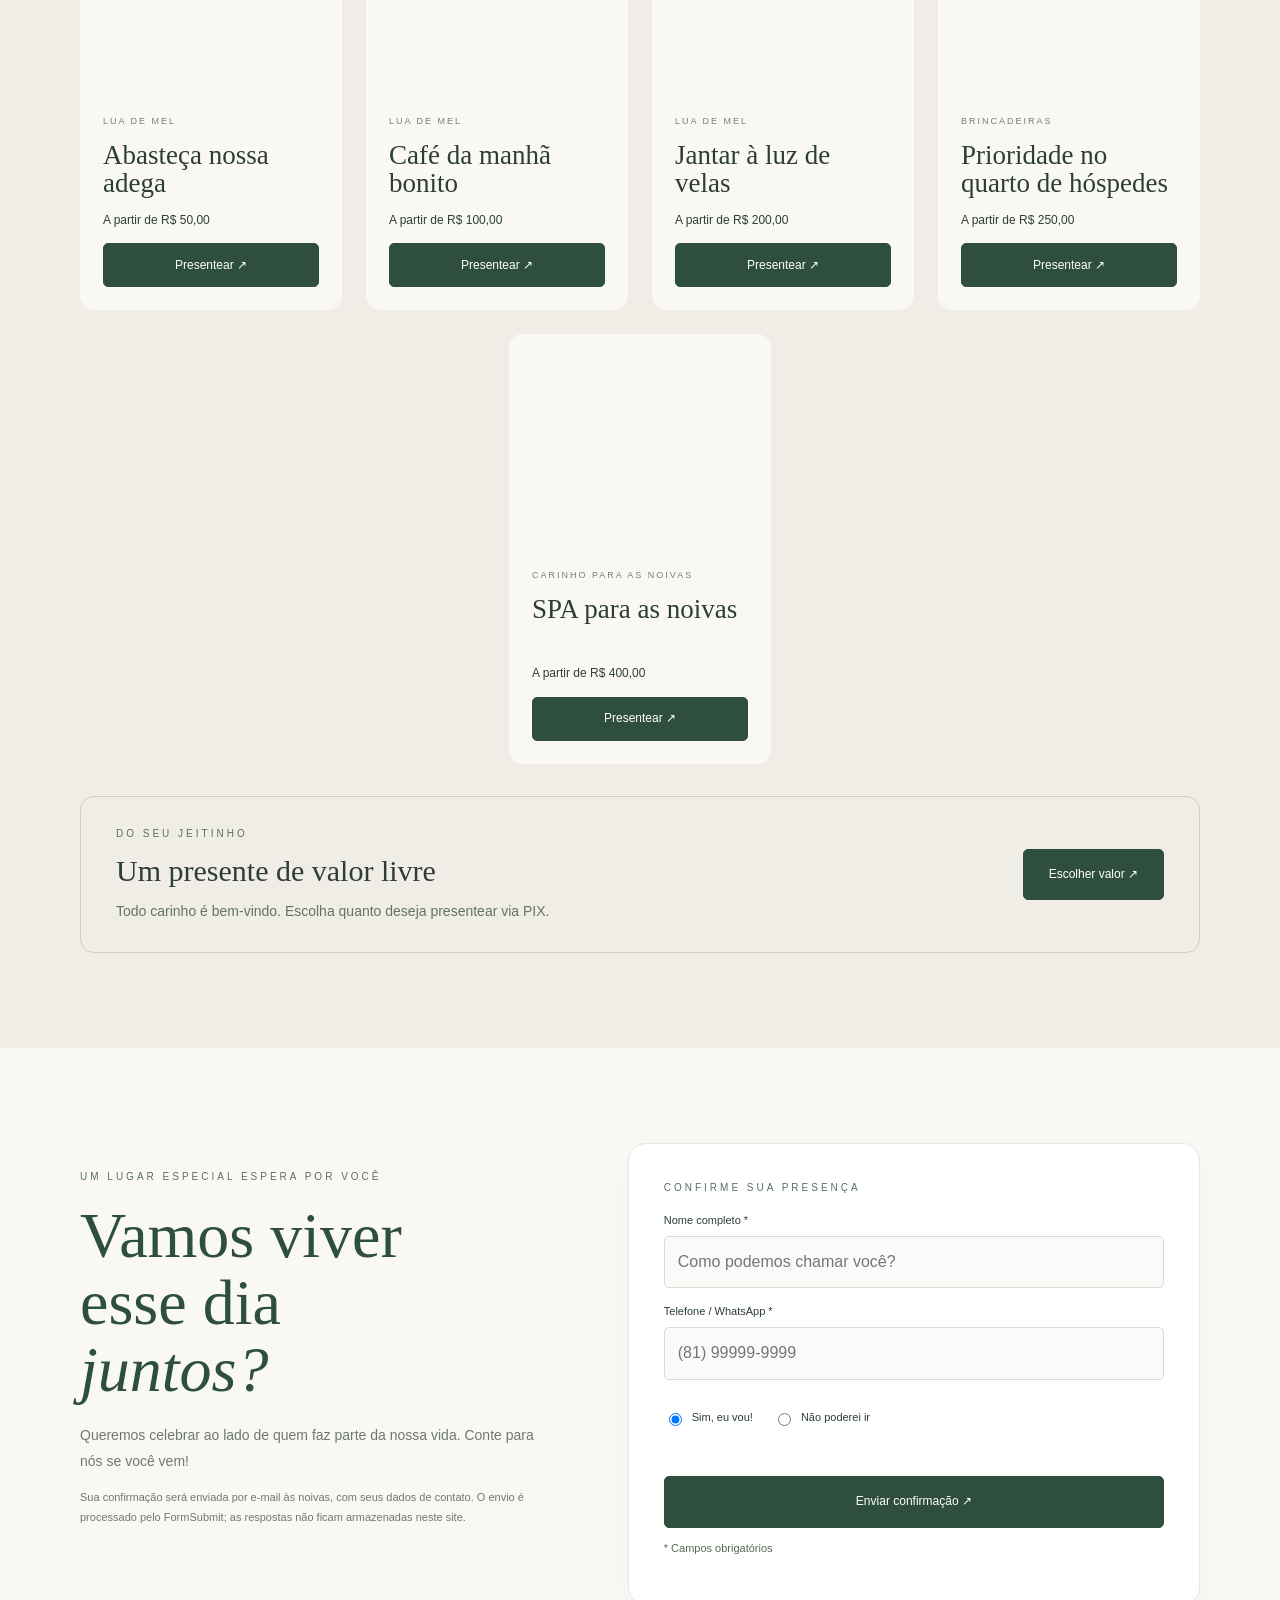
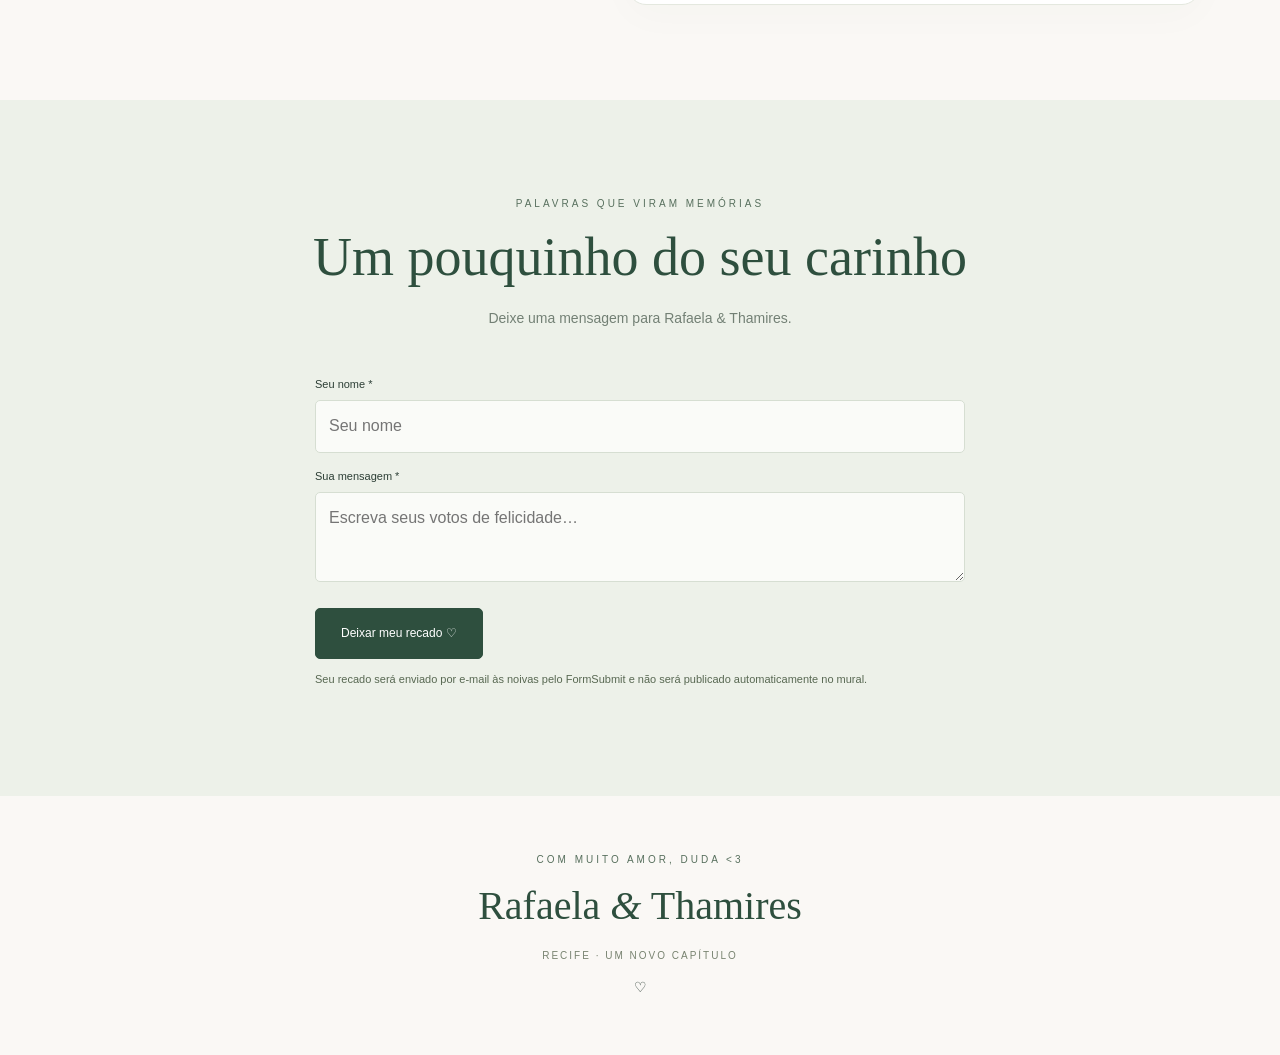
==== commit 4a474fff: "fix: ajusta confirmação" ====
--- a/index.html
+++ b/index.html
@@ -3,8 +3,8 @@
 <head>
 <meta charset="utf-8">
 <meta name="viewport" content="width=device-width,initial-scale=1">
-<meta name="referrer" content="no-referrer">
-<meta http-equiv="Content-Security-Policy" content="default-src 'self'; script-src 'self'; style-src 'self' https://fonts.googleapis.com; font-src 'self' https://fonts.gstatic.com; img-src 'self'; frame-src https://maps.google.com https://www.google.com; connect-src https://formsubmit.co; object-src 'none'; base-uri 'none'; form-action https://formsubmit.co; upgrade-insecure-requests">
+<meta name="referrer" content="origin-when-cross-origin">
+<meta http-equiv="Content-Security-Policy" content="default-src 'self'; script-src 'self'; style-src 'self' https://fonts.googleapis.com; font-src 'self' https://fonts.gstatic.com; img-src 'self'; frame-src https://maps.google.com https://www.google.com; connect-src https://formsubmit.co; object-src 'none'; base-uri 'none'; form-action https://formsubmit.co mailto:; upgrade-insecure-requests">
 <meta name="description" content="Celebre o casamento de Rafaela e Thamires. Detalhes, presentes e mensagens de carinho.">
 <title>Rafaela &amp; Thamires | Nosso grande dia</title>
 <link rel="preconnect" href="https://fonts.googleapis.com">
@@ -26,8 +26,8 @@
   <img loading="lazy" src="assets/villa.webp" alt="Fachada do restaurante Villa Cozinha de Bistrô" class="venue-photo photo" width="638" height="480">
   <div class="eyebrow">NOS ENCONTRAMOS AQUI</div><h3><a class="venue-link" href="https://www.instagram.com/villabistro/?hl=en" target="_blank" rel="noopener noreferrer">Villa, Recife ↗</a></h3><p>Rua da Hora, 330<br>Espinheiro, Recife — PE</p><a target="_blank" rel="noopener noreferrer" href="https://www.google.com/maps/search/?api=1&query=Rua+da+Hora+330+Recife">Google Maps ↗</a><a target="_blank" rel="noopener noreferrer" href="https://waze.com/ul?q=Rua%20da%20Hora%20330%20Recife&navigate=yes">Waze ↗</a><a target="_blank" rel="noopener noreferrer" href="https://m.uber.com/looking">Abrir Uber ↗</a></div></div></section>
 <section class="gifts" id="presentes"><div class="section-head"><div class="eyebrow">CARINHO EM FORMA DE PRESENTE</div><h2>Para o nosso novo começo</h2><p>Sua presença é o nosso maior presente. Caso queira nos presentear sugerimos as opções a baixo.</p></div><div class="gift-grid" id="gift-grid"></div><div class="free-gift"><div><div class="eyebrow">DO SEU JEITINHO</div><h3>Um presente de valor livre</h3><p>Todo carinho é bem-vindo. Escolha quanto deseja presentear via PIX.</p></div><button class="btn" id="free-gift">Escolher valor ↗</button></div></section>
-<section class="rsvp" id="rsvp"><div class="rsvp-copy"><div class="eyebrow">UM LUGAR ESPECIAL ESPERA POR VOCÊ</div><h2>Vamos viver<br>esse dia<br><i>juntos?</i></h2><p>Queremos celebrar ao lado de quem faz parte da nossa vida. Conte para nós se você vem!</p><p class="notice">Sua confirmação será enviada por e-mail às noivas, com seus dados de contato. O envio é processado pelo FormSubmit; as respostas não ficam armazenadas neste site.</p></div><form class="form-card" id="rsvp-form" autocomplete="off" action="https://formsubmit.co/rafaetham@gmail.com" method="POST"><input type="hidden" name="_subject" value="Confirmação de presença — Rafaela & Thamires"><input type="hidden" name="_template" value="table"><input type="hidden" name="_url" value="https://rafa-e-tantan.luckycalf67.chatgpt.site/"><input type="text" name="_honey" class="honeypot" tabindex="-1" autocomplete="off" aria-hidden="true"><div class="eyebrow">CONFIRME SUA PRESENÇA</div><label for="fullname">Nome completo *</label><input id="fullname" name="name" required minlength="3" maxlength="100" autocomplete="name" placeholder="Como podemos chamar você?"><label for="phone">Telefone / WhatsApp *</label><input id="phone" name="phone" type="tel" required pattern="[+() 0-9-]{10,20}" autocomplete="tel" placeholder="(81) 99999-9999"><div class="radio"><label><input type="radio" name="attend" value="sim" checked> Sim, eu vou!</label><label><input type="radio" name="attend" value="nao"> Não poderei ir</label></div><button class="btn" type="submit">Enviar confirmação ↗</button><p class="notice">* Campos obrigatórios</p><p class="form-feedback notice" role="status" aria-live="polite" hidden></p></form></section>
-<section class="guestbook" id="mural"><div class="section-head"><div class="eyebrow">PALAVRAS QUE VIRAM MEMÓRIAS</div><h2>Um pouquinho do seu carinho</h2><p>Deixe uma mensagem para Rafaela & Thamires.</p></div><form class="guest-form" id="guest-form" action="https://formsubmit.co/rafaetham@gmail.com" method="POST"><input type="hidden" name="_subject" value="Recado para Rafaela & Thamires"><input type="hidden" name="_template" value="table"><input type="hidden" name="_url" value="https://rafa-e-tantan.luckycalf67.chatgpt.site/"><input type="hidden" name="_next" value="https://rafa-e-tantan.luckycalf67.chatgpt.site/obrigada.html"><input type="text" name="_honey" class="honeypot" tabindex="-1" autocomplete="off" aria-hidden="true"><label for="guest-name">Seu nome *</label><input id="guest-name" name="Nome" required maxlength="70" placeholder="Seu nome"><label for="guest-message">Sua mensagem *</label><textarea id="guest-message" name="Mensagem" required maxlength="1000" placeholder="Escreva seus votos de felicidade…"></textarea><button class="btn">Deixar meu recado ♡</button><p class="notice">Seu recado será enviado por e-mail às noivas pelo FormSubmit e não será publicado automaticamente no mural.</p></form></section></main><footer><div class="eyebrow">com muito amor, duda &lt;3</div><h2>Rafaela <i>&</i> Thamires</h2><p>RECIFE · UM NOVO CAPÍTULO</p><span style="color:var(--sage)">♡</span></footer>
+<section class="rsvp" id="rsvp"><div class="rsvp-copy"><div class="eyebrow">UM LUGAR ESPECIAL ESPERA POR VOCÊ</div><h2>Vamos viver<br>esse dia<br><i>juntos?</i></h2><p>Queremos celebrar ao lado de quem faz parte da nossa vida. Conte para nós se você vem!</p><p class="notice">Sua confirmação será enviada por e-mail às noivas, com seus dados de contato. O envio é processado pelo FormSubmit; as respostas não ficam armazenadas neste site.</p></div><form class="form-card" id="rsvp-form" autocomplete="off" action="https://formsubmit.co/rafaetham@gmail.com" method="POST"><input type="hidden" name="_subject" value="Confirmação de presença — Rafaela & Thamires"><input type="hidden" name="_template" value="table"><input type="hidden" name="_captcha" value="false"><input type="hidden" name="_url" value="https://rafaela-e-thamires.vercel.app/"><input type="hidden" name="_next" value="https://rafaela-e-thamires.vercel.app/obrigada.html"><input type="text" name="_honey" class="honeypot" tabindex="-1" autocomplete="off" aria-hidden="true"><div class="eyebrow">CONFIRME SUA PRESENÇA</div><label for="fullname">Nome completo *</label><input id="fullname" name="name" required minlength="3" maxlength="100" autocomplete="name" placeholder="Como podemos chamar você?"><label for="phone">Telefone / WhatsApp *</label><input id="phone" name="phone" type="tel" required pattern="[+() 0-9-]{10,20}" autocomplete="tel" placeholder="(81) 99999-9999"><div class="radio"><label><input type="radio" name="attend" value="sim" checked> Sim, eu vou!</label><label><input type="radio" name="attend" value="nao"> Não poderei ir</label></div><button class="btn" type="submit">Enviar confirmação ↗</button><p class="notice">* Campos obrigatórios</p><p class="form-feedback notice" role="status" aria-live="polite" hidden></p></form></section>
+<section class="guestbook" id="mural"><div class="section-head"><div class="eyebrow">PALAVRAS QUE VIRAM MEMÓRIAS</div><h2>Um pouquinho do seu carinho</h2><p>Deixe uma mensagem para Rafaela & Thamires.</p></div><form class="guest-form" id="guest-form" action="https://formsubmit.co/rafaetham@gmail.com" method="POST"><input type="hidden" name="_subject" value="Recado para Rafaela & Thamires"><input type="hidden" name="_template" value="table"><input type="hidden" name="_captcha" value="false"><input type="hidden" name="_url" value="https://rafaela-e-thamires.vercel.app/"><input type="hidden" name="_next" value="https://rafaela-e-thamires.vercel.app/obrigada.html"><input type="text" name="_honey" class="honeypot" tabindex="-1" autocomplete="off" aria-hidden="true"><label for="guest-name">Seu nome *</label><input id="guest-name" name="Nome" required maxlength="70" placeholder="Seu nome"><label for="guest-message">Sua mensagem *</label><textarea id="guest-message" name="Mensagem" required maxlength="1000" placeholder="Escreva seus votos de felicidade…"></textarea><button class="btn">Deixar meu recado ♡</button><p class="notice">Seu recado será enviado por e-mail às noivas pelo FormSubmit e não será publicado automaticamente no mural.</p><p class="form-feedback notice" role="status" aria-live="polite" hidden></p></form></section></main><footer><div class="eyebrow">com muito amor, duda &lt;3</div><h2>Rafaela <i>&</i> Thamires</h2><p>RECIFE · UM NOVO CAPÍTULO</p><span style="color:var(--sage)">♡</span></footer>
 <dialog id="checkout" aria-labelledby="gift-title"><button class="close" aria-label="Fechar">×</button><div class="eyebrow">UM GESTO DE CARINHO</div><h3 id="gift-title"></h3><p id="gift-price"></p><form id="gift-form"><label for="gift-amount">Quanto você quer presentear? (R$) *</label><input id="gift-amount" type="number" min="50" step="0.01" required inputmode="decimal"><div class="amount-options" role="group" aria-label="Valores sugeridos"><button type="button" data-amount="50">R$ 50</button><button type="button" data-amount="100">R$ 100</button><button type="button" data-amount="150">R$ 150</button><button type="button" data-amount="250">R$ 250</button></div><div class="card-panel"><strong>Cartão de crédito ou débito</strong><p class="notice">Escolha um dos valores disponíveis. O pagamento é concluído no checkout do PagBank, conforme as opções oferecidas por ele.</p><div class="card-links"><a class="btn outline" href="https://pag.ae/82hdM58jp" target="_blank" rel="noopener noreferrer">R$ 50 ↗</a><a class="btn outline" href="https://pag.ae/82hdWCx7J" target="_blank" rel="noopener noreferrer">R$ 100 ↗</a><a class="btn outline" href="https://pag.ae/82he6LjQp" target="_blank" rel="noopener noreferrer">R$ 200 ↗</a></div><p class="notice">Infelizmente, não conseguimos links de cartão para os outros valores. Para eles, você pode presentear via PIX.</p></div><div class="pix-panel"><strong>Presente via PIX</strong><p class="notice">Um gesto de carinho do seu jeito. Você pode aumentar o valor como desejar.</p><img class="pix-image" src="assets/pix-rafaela.jpeg" alt="QR Code PIX de Rafaela Cruz Souza Leão, Banco Inter, para pagamento com valor livre"><p class="notice"><strong>Rafaela Cruz Souza Leão</strong><br>Banco Inter<br>Chave PIX (telefone): (81) 99768-6460</p><button type="button" class="btn" id="copy-pix">Copiar chave PIX</button><a class="pix-download" href="assets/pix-rafaela.jpeg" download="pix-rafaela.jpeg">Baixar QR Code</a><p class="notice" id="pix-instruction">No aplicativo do banco, escaneie ou importe o QR Code e informe o valor que deseja presentear. Confira o nome da destinatária antes de concluir. O site não confirma o pagamento automaticamente.</p></div></form></dialog><dialog id="lightbox" aria-label="Foto ampliada"><button class="close" aria-label="Fechar imagem">×</button><img alt="Imagem ampliada"></dialog><div class="toast" hidden role="status"></div>
 
 <script src="assets/app.js" defer></script>
--- a/styles.css
+++ b/styles.css
@@ -84,7 +84,7 @@
 .detail p{margin:0;font-size:16px;line-height:1.6;color:#525e53}
 .detail strong{color:var(--green)}
 .detail-date{display:block;font:600 clamp(32px,4vw,44px)/1.1 var(--serif);color:var(--green)}
-.detail-time{display:inline-block;margin-top:10px;padding:4px 18px;font:600 clamp(26px,3vw,34px)/1.3 var(--serif);color:#fff;background:var(--green);border-radius:30px}
+.detail .detail-time{display:block;margin-top:10px;font:600 clamp(26px,3vw,34px)/1.3 var(--serif);color:var(--green)}
 .map{display:grid;grid-template-columns:1.5fr 1fr;background:#eeeee6;border-radius:16px;overflow:hidden}
 .map iframe{display:block;width:100%;height:100%;min-height:420px;border:0;filter:saturate(.45)}
 .map-info{padding:30px 35px}
